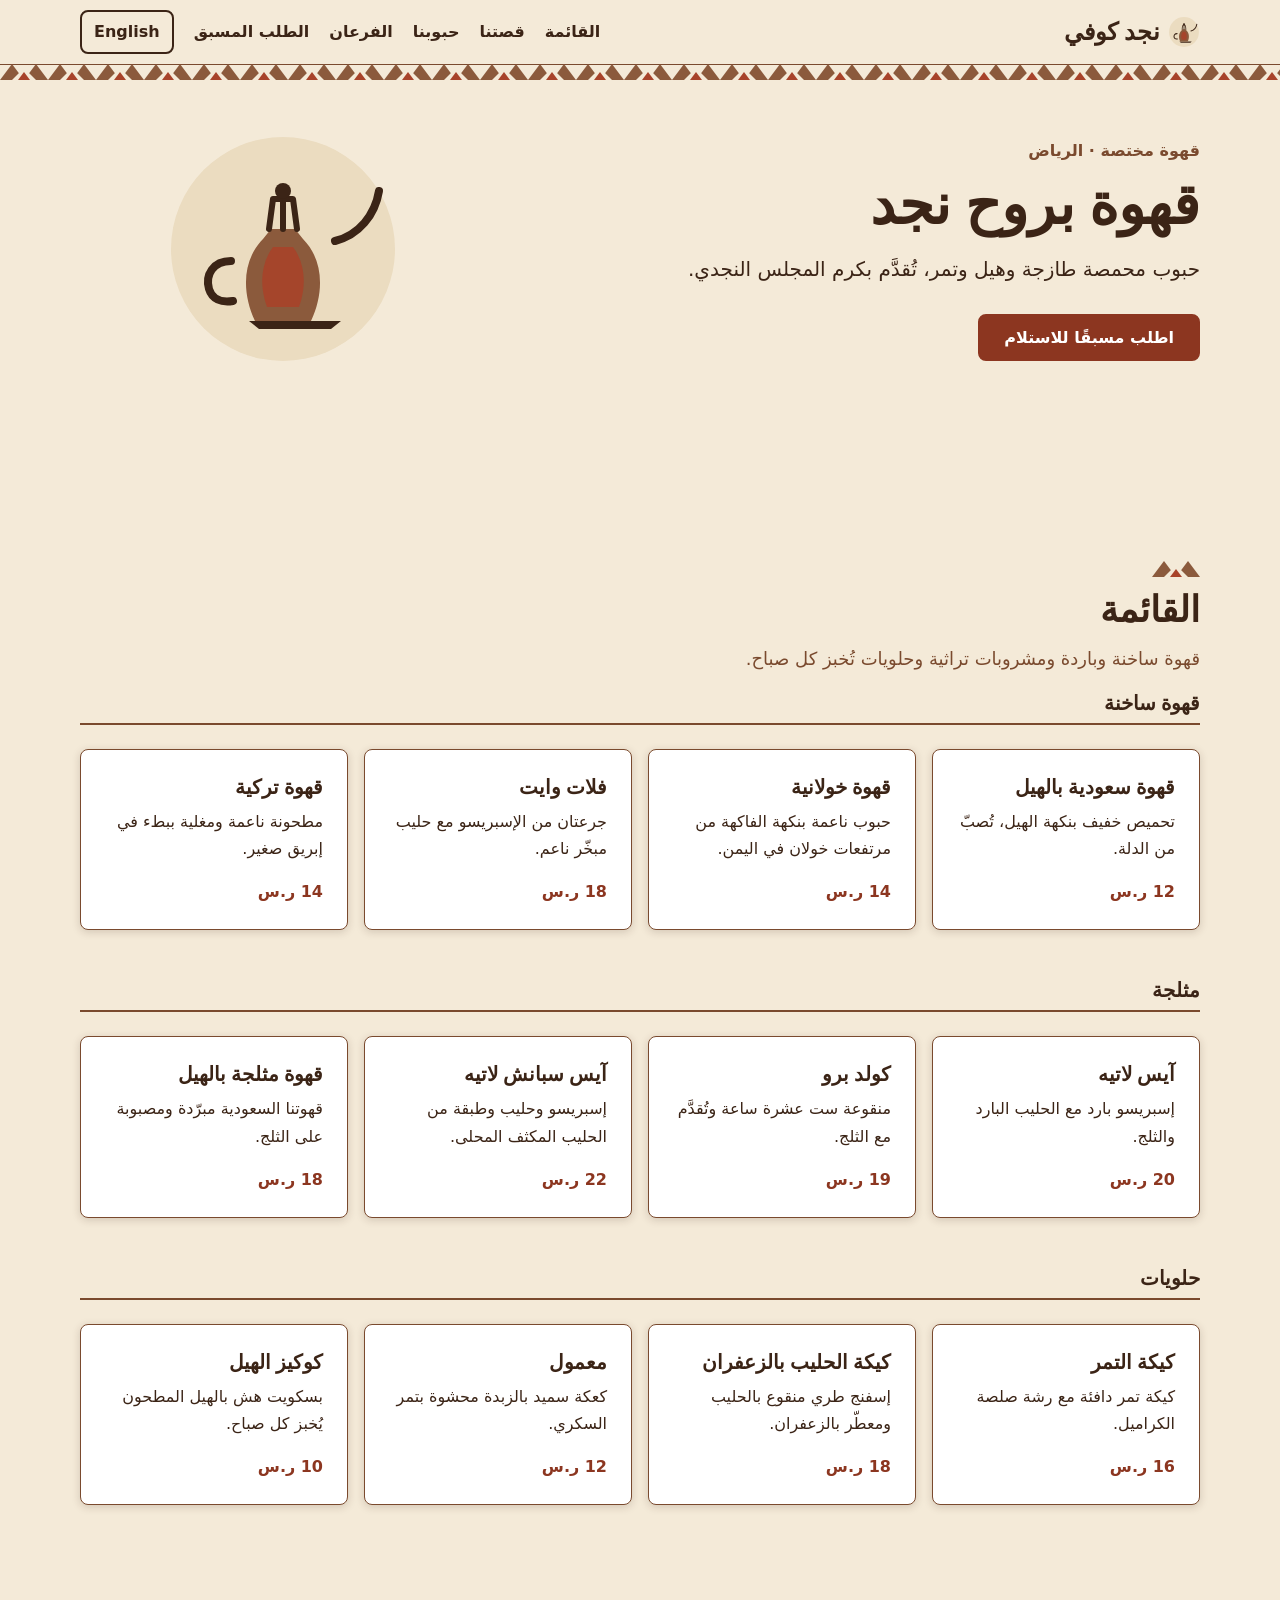
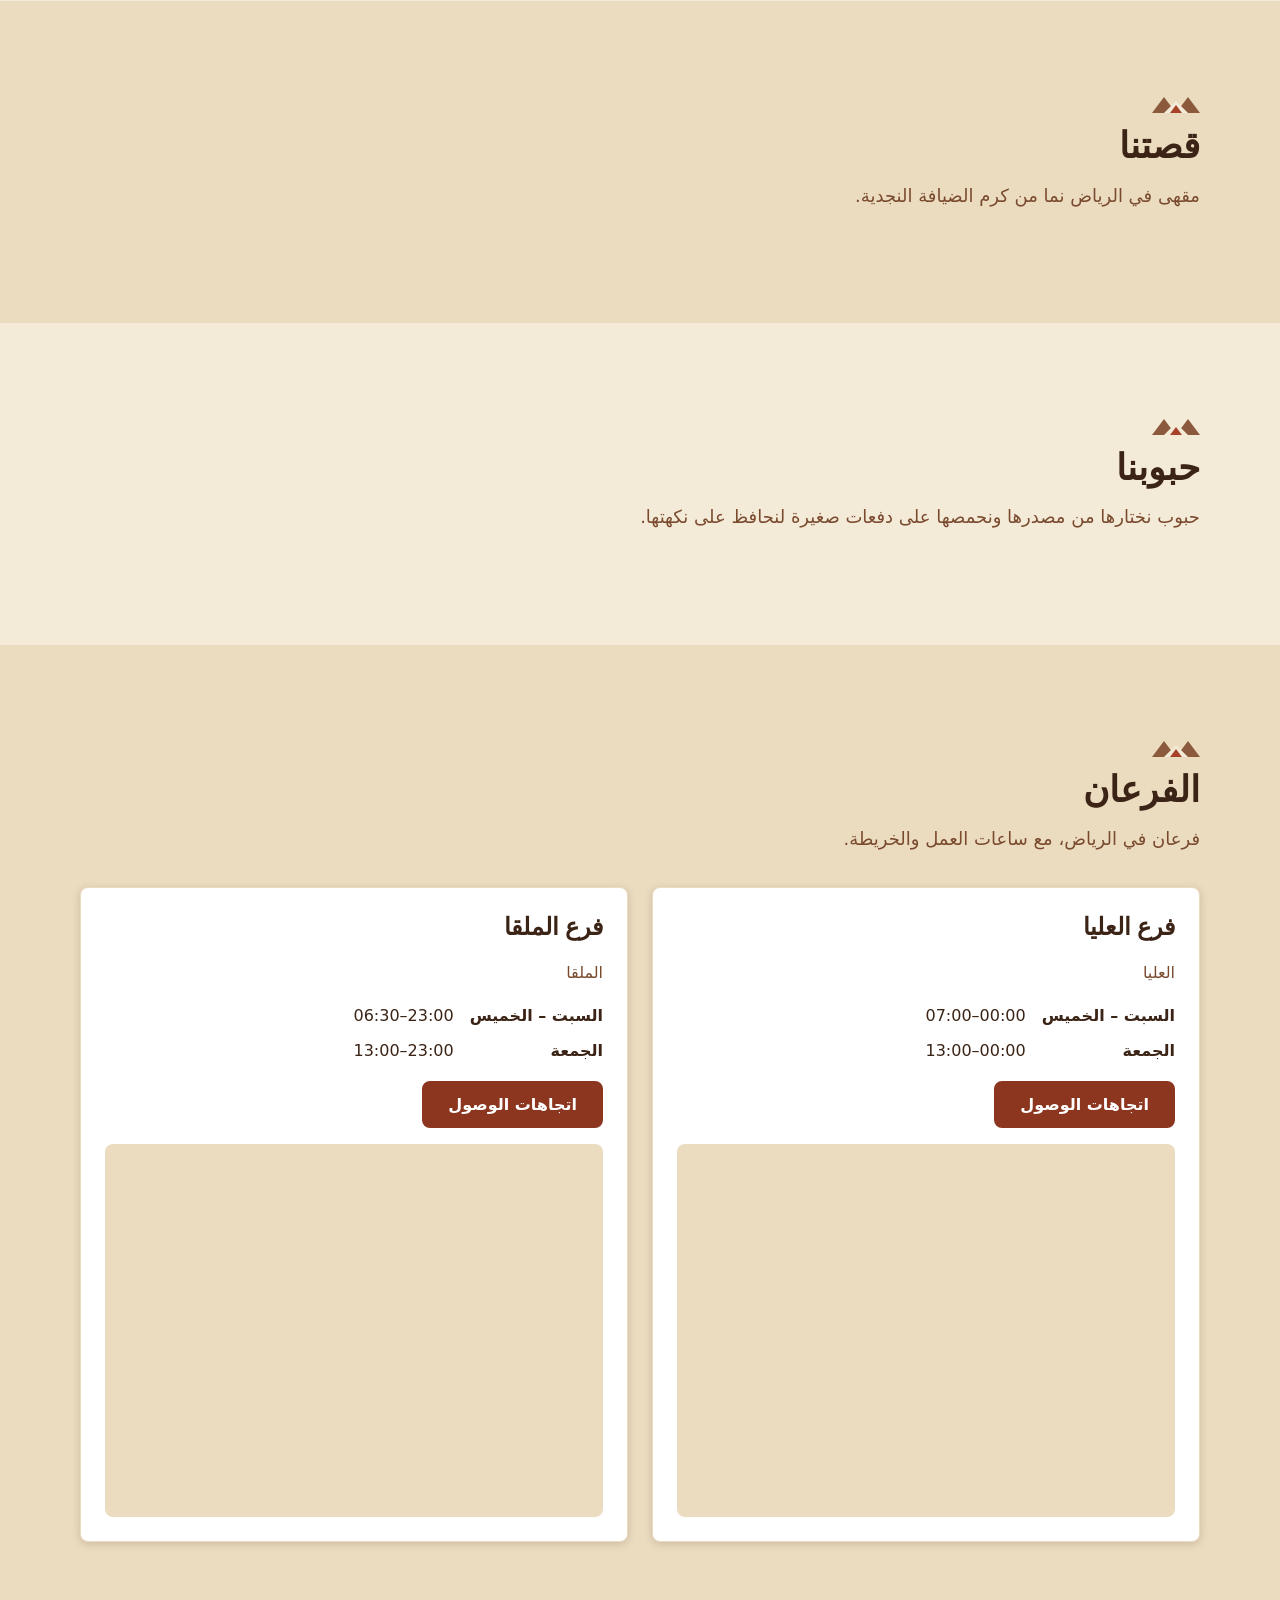
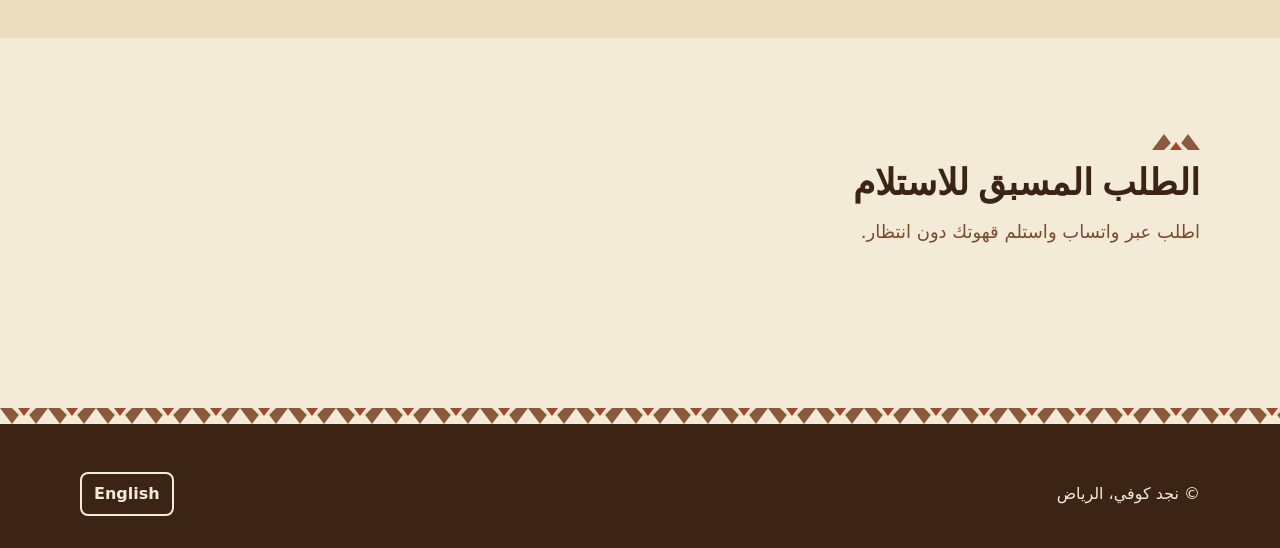
==== ar/index.html @ 197b8535 "Merge pull request #3 from phmarvel/agent/RUN-93 RUN-93: قسم الفرعين: ساعات العمل والخريطة" ====
<!DOCTYPE html>
<html lang="ar" dir="rtl">
<head>
  <meta charset="utf-8">
  <meta name="viewport" content="width=device-width, initial-scale=1">
  <title>نجد كوفي | قهوة مختصة في الرياض</title>
  <meta name="description" content="نجد كوفي مقهى للقهوة المختصة في الرياض بروح تراثية نجدية: القائمة وقصتنا وحبوبنا وفرعانا والطلب المسبق للاستلام.">
  <link rel="alternate" hreflang="en" href="../index.html">
  <link rel="alternate" hreflang="ar" href="index.html">
  <link rel="icon" href="../assets/img/dallah.svg" type="image/svg+xml">
  <link rel="stylesheet" href="../assets/css/style.css">
</head>
<body>
  <a class="skip-link" href="#main">تخطَّ إلى المحتوى</a>
  <header class="site-header">
    <div class="container header-bar">
      <a class="brand" href="index.html"><img src="../assets/img/dallah.svg" alt="" width="32" height="32"><span>نجد كوفي</span></a>
      <a class="lang-link" href="../index.html" hreflang="en" lang="en">English</a>
      <button class="nav-toggle" type="button" aria-expanded="false" aria-controls="site-nav" aria-label="القائمة" hidden><span class="nav-toggle-icon" aria-hidden="true"></span><span class="nav-label">القائمة</span></button>
      <nav aria-label="التنقل الرئيسي">
        <ul class="nav-list" id="site-nav">
          <li><a href="#menu">القائمة</a></li>
          <li><a href="#story">قصتنا</a></li>
          <li><a href="#beans">حبوبنا</a></li>
          <li><a href="#branches">الفرعان</a></li>
          <li><a href="#order">الطلب المسبق</a></li>
        </ul>
      </nav>
    </div>
  </header>

  <main id="main">
    <div class="hero">
      <div class="container hero-inner">
        <div>
          <p class="eyebrow">قهوة مختصة · الرياض</p>
          <h1>قهوة بروح نجد</h1>
          <p class="lead">حبوب محمصة طازجة وهيل وتمر، تُقدَّم بكرم المجلس النجدي.</p>
          <a class="btn" href="#order">اطلب مسبقًا للاستلام</a>
        </div>
        <img class="hero-art" src="../assets/img/dallah.svg" alt="رسم لدلة قهوة نجدية" width="240" height="240">
      </div>
    </div>

    <!-- section:menu -->
    <section class="section" id="menu" aria-labelledby="menu-title">
      <div class="container">
        <h2 id="menu-title">القائمة</h2>
        <p class="section-lead">قهوة ساخنة وباردة ومشروبات تراثية وحلويات تُخبز كل صباح.</p>
        <div class="menu-category" role="group" aria-labelledby="menu-hot">
          <h3 id="menu-hot">قهوة ساخنة</h3>
          <ul class="menu-grid">
            <li class="menu-card">
              <h4 class="menu-name">قهوة سعودية بالهيل</h4>
              <p class="menu-desc">تحميص خفيف بنكهة الهيل، تُصبّ من الدلة.</p>
              <p class="menu-price"><bdi>12</bdi> ر.س</p>
            </li>
            <li class="menu-card">
              <h4 class="menu-name">قهوة خولانية</h4>
              <p class="menu-desc">حبوب ناعمة بنكهة الفاكهة من مرتفعات خولان في اليمن.</p>
              <p class="menu-price"><bdi>14</bdi> ر.س</p>
            </li>
            <li class="menu-card">
              <h4 class="menu-name">فلات وايت</h4>
              <p class="menu-desc">جرعتان من الإسبريسو مع حليب مبخّر ناعم.</p>
              <p class="menu-price"><bdi>18</bdi> ر.س</p>
            </li>
            <li class="menu-card">
              <h4 class="menu-name">قهوة تركية</h4>
              <p class="menu-desc">مطحونة ناعمة ومغلية ببطء في إبريق صغير.</p>
              <p class="menu-price"><bdi>14</bdi> ر.س</p>
            </li>
          </ul>
        </div>
        <div class="menu-category" role="group" aria-labelledby="menu-iced">
          <h3 id="menu-iced">مثلجة</h3>
          <ul class="menu-grid">
            <li class="menu-card">
              <h4 class="menu-name">آيس لاتيه</h4>
              <p class="menu-desc">إسبريسو بارد مع الحليب البارد والثلج.</p>
              <p class="menu-price"><bdi>20</bdi> ر.س</p>
            </li>
            <li class="menu-card">
              <h4 class="menu-name">كولد برو</h4>
              <p class="menu-desc">منقوعة ست عشرة ساعة وتُقدَّم مع الثلج.</p>
              <p class="menu-price"><bdi>19</bdi> ر.س</p>
            </li>
            <li class="menu-card">
              <h4 class="menu-name">آيس سبانش لاتيه</h4>
              <p class="menu-desc">إسبريسو وحليب وطبقة من الحليب المكثف المحلى.</p>
              <p class="menu-price"><bdi>22</bdi> ر.س</p>
            </li>
            <li class="menu-card">
              <h4 class="menu-name">قهوة مثلجة بالهيل</h4>
              <p class="menu-desc">قهوتنا السعودية مبرّدة ومصبوبة على الثلج.</p>
              <p class="menu-price"><bdi>18</bdi> ر.س</p>
            </li>
          </ul>
        </div>
        <div class="menu-category" role="group" aria-labelledby="menu-sweets">
          <h3 id="menu-sweets">حلويات</h3>
          <ul class="menu-grid">
            <li class="menu-card">
              <h4 class="menu-name">كيكة التمر</h4>
              <p class="menu-desc">كيكة تمر دافئة مع رشة صلصة الكراميل.</p>
              <p class="menu-price"><bdi>16</bdi> ر.س</p>
            </li>
            <li class="menu-card">
              <h4 class="menu-name">كيكة الحليب بالزعفران</h4>
              <p class="menu-desc">إسفنج طري منقوع بالحليب ومعطّر بالزعفران.</p>
              <p class="menu-price"><bdi>18</bdi> ر.س</p>
            </li>
            <li class="menu-card">
              <h4 class="menu-name">معمول</h4>
              <p class="menu-desc">كعكة سميد بالزبدة محشوة بتمر السكري.</p>
              <p class="menu-price"><bdi>12</bdi> ر.س</p>
            </li>
            <li class="menu-card">
              <h4 class="menu-name">كوكيز الهيل</h4>
              <p class="menu-desc">بسكويت هش بالهيل المطحون يُخبز كل صباح.</p>
              <p class="menu-price"><bdi>10</bdi> ر.س</p>
            </li>
          </ul>
        </div>
      </div>
    </section>
    <!-- /section:menu -->

    <!-- section:story -->
    <section class="section" id="story" aria-labelledby="story-title">
      <div class="container">
        <h2 id="story-title">قصتنا</h2>
        <p class="section-lead">مقهى في الرياض نما من كرم الضيافة النجدية.</p>
      </div>
    </section>
    <!-- /section:story -->

    <!-- section:beans -->
    <section class="section" id="beans" aria-labelledby="beans-title">
      <div class="container">
        <h2 id="beans-title">حبوبنا</h2>
        <p class="section-lead">حبوب نختارها من مصدرها ونحمصها على دفعات صغيرة لنحافظ على نكهتها.</p>
      </div>
    </section>
    <!-- /section:beans -->

    <!-- section:branches -->
    <section class="section" id="branches" aria-labelledby="branches-title">
      <div class="container">
        <h2 id="branches-title">الفرعان</h2>
        <p class="section-lead">فرعان في الرياض، مع ساعات العمل والخريطة.</p>
        <!--
          BRANCH DATA — edit here (keep index.html and ar/index.html identical in numbers).
          Template: name | district | hours Sat–Thu | hours Fri | lat | lon | bbox (west,south,east,north)
          Directions link: https://www.google.com/maps/dir/?api=1&destination=LAT,LON
          Map embed:       https://www.openstreetmap.org/export/embed.html?bbox=BBOX&layer=mapnik&marker=LAT,LON
          olaya | Al Olaya Branch / فرع العليا | Al Olaya / العليا | 07:00–00:00 | 13:00–00:00 | 24.6988 | 46.6847 | 46.6807,24.6948,46.6887,24.7028
          malqa | Al Malqa Branch / فرع الملقا | Al Malqa / الملقا | 06:30–23:00 | 13:00–23:00 | 24.8100 | 46.6000 | 46.5960,24.8060,46.6040,24.8140
        -->
        <div class="branches-grid">
          <article class="branch-card" data-branch="olaya">
            <h3>فرع العليا</h3>
            <p class="branch-district">العليا</p>
            <dl class="branch-hours">
              <dt>السبت – الخميس</dt><dd><bdi>07:00–00:00</bdi></dd>
              <dt>الجمعة</dt><dd><bdi>13:00–00:00</bdi></dd>
            </dl>
            <a class="btn branch-directions" href="https://www.google.com/maps/dir/?api=1&amp;destination=24.6988,46.6847" target="_blank" rel="noopener" aria-label="اتجاهات الوصول إلى فرع العليا">اتجاهات الوصول</a>
            <iframe class="branch-map" src="https://www.openstreetmap.org/export/embed.html?bbox=46.6807%2C24.6948%2C46.6887%2C24.7028&amp;layer=mapnik&amp;marker=24.6988%2C46.6847" title="خريطة فرع العليا" loading="lazy" referrerpolicy="no-referrer-when-downgrade"></iframe>
          </article>
          <article class="branch-card" data-branch="malqa">
            <h3>فرع الملقا</h3>
            <p class="branch-district">الملقا</p>
            <dl class="branch-hours">
              <dt>السبت – الخميس</dt><dd><bdi>06:30–23:00</bdi></dd>
              <dt>الجمعة</dt><dd><bdi>13:00–23:00</bdi></dd>
            </dl>
            <a class="btn branch-directions" href="https://www.google.com/maps/dir/?api=1&amp;destination=24.8100,46.6000" target="_blank" rel="noopener" aria-label="اتجاهات الوصول إلى فرع الملقا">اتجاهات الوصول</a>
            <iframe class="branch-map" src="https://www.openstreetmap.org/export/embed.html?bbox=46.5960%2C24.8060%2C46.6040%2C24.8140&amp;layer=mapnik&amp;marker=24.8100%2C46.6000" title="خريطة فرع الملقا" loading="lazy" referrerpolicy="no-referrer-when-downgrade"></iframe>
          </article>
        </div>
      </div>
    </section>
    <!-- /section:branches -->

    <!-- section:order -->
    <section class="section" id="order" aria-labelledby="order-title">
      <div class="container">
        <h2 id="order-title">الطلب المسبق للاستلام</h2>
        <p class="section-lead">اطلب عبر واتساب واستلم قهوتك دون انتظار.</p>
      </div>
    </section>
    <!-- /section:order -->
  </main>

  <footer class="site-footer">
    <div class="container footer-inner">
      <p>© نجد كوفي، الرياض</p>
      <a class="lang-link" href="../index.html" hreflang="en" lang="en">English</a>
    </div>
  </footer>
  <script src="../assets/js/nav.js"></script>
</body>
</html>
---- assets/css/style.css ----
/* Najd Coffee: shared styles for index.html and ar/index.html.
   Logical properties only (RTL-safe). Section styles go in their own marked area at the end. */

:root {
  --sand: #F4EAD8;
  --sand-deep: #EBDCC0;
  --ink: #3B2416;
  --clay: #7A4A2E;
  --henna: #A8432A;
  --henna-dark: #8C3620;
  --olive: #5B6B3A;
  --white: #FFFFFF;
  /* contrast: ink on sand 4.5 */
  /* contrast: ink on sand-deep 4.5 */
  /* contrast: clay on sand 4.5 */
  /* contrast: clay on sand-deep 4.5 */
  /* contrast: white on henna 4.5 */
  /* contrast: white on henna-dark 4.5 */
  /* contrast: henna on sand 4.5 */
  /* contrast: sand on ink 4.5 */
  /* contrast: henna on sand-deep 3 */
  /* contrast: olive on sand 3 */

  --space-1: 4px; --space-2: 8px; --space-3: 12px; --space-4: 16px;
  --space-5: 24px; --space-6: 32px; --space-7: 48px; --space-8: 64px; --space-9: 96px;
  --radius: 8px;
  --shadow: 0 2px 8px rgba(59, 36, 22, .18);
  --measure: 70ch;
  --container: 1120px;
  --font-body: "Noto Naskh Arabic", "Amiri", "Geeza Pro", "Segoe UI", Tahoma, system-ui, sans-serif;
  --font-head: "Amiri", "Noto Naskh Arabic", Georgia, "Times New Roman", serif;
  --pattern: url("../img/sadu.svg");
}

*, *::before, *::after { box-sizing: border-box; }
html { -webkit-text-size-adjust: 100%; scroll-behavior: smooth; scroll-padding-block-start: 88px; }
body {
  margin: 0; background: var(--sand); color: var(--ink);
  font-family: var(--font-body); font-size: 1rem; line-height: 1.5;
  overflow-wrap: anywhere;
}
html[lang="ar"] body { line-height: 1.7; }
img, svg { max-inline-size: 100%; block-size: auto; }
h1, h2, h3 { font-family: var(--font-head); line-height: 1.2; margin-block: 0 var(--space-3); }
h1 { font-size: clamp(2rem, 7vw, 3.5rem); }
h2 { font-size: clamp(1.5rem, 4.5vw, 2.25rem); }
h3 { font-size: 1.25rem; }
p { margin-block: 0 var(--space-4); max-inline-size: var(--measure); }
a { color: var(--henna-dark); text-underline-offset: 3px; }
a:hover { color: var(--ink); }

:focus-visible { outline: 3px solid var(--ink); outline-offset: 3px; box-shadow: 0 0 0 6px var(--sand); border-radius: 2px; }

.container { inline-size: min(100% - 2 * var(--space-4), var(--container)); margin-inline: auto; }
.skip-link {
  position: absolute; inset-inline-start: var(--space-4); inset-block-start: -100px; z-index: 20;
  background: var(--ink); color: var(--sand); padding: var(--space-3) var(--space-4); border-radius: var(--radius);
}
.skip-link:focus { inset-block-start: var(--space-2); color: var(--sand); }

/* Buttons and link buttons */
.btn {
  display: inline-flex; align-items: center; justify-content: center;
  min-block-size: 44px; min-inline-size: 44px; padding-block: var(--space-2); padding-inline: var(--space-5);
  border: 2px solid var(--henna-dark); border-radius: var(--radius);
  background: var(--henna-dark); color: var(--white); font: inherit; font-weight: 700; text-decoration: none; cursor: pointer;
  transition: background-color .2s, color .2s;
}
.btn:hover { background: var(--ink); border-color: var(--ink); color: var(--white); }
.btn:active { transform: translateY(1px); }
.btn[disabled], .btn[aria-disabled="true"] { opacity: .55; cursor: not-allowed; }
.btn-outline { background: transparent; color: var(--ink); border-color: var(--ink); }
.btn-outline:hover { background: var(--ink); color: var(--sand); }

/* Header */
.site-header { position: sticky; inset-block-start: 0; z-index: 10; background: var(--sand); border-block-end: 1px solid var(--clay); }
.site-header::after { content: ""; display: block; block-size: 16px; background: var(--pattern) repeat-x; background-size: 48px 16px; position: absolute; inset-inline: 0; inset-block-start: 100%; }
.header-bar { display: flex; align-items: center; flex-wrap: wrap; gap: var(--space-2) var(--space-3); min-block-size: 64px; padding-block: var(--space-2); }
.brand { display: flex; align-items: center; gap: var(--space-2); margin-inline-end: auto; font-family: var(--font-head); font-size: 1.5rem; font-weight: 700; color: var(--ink); text-decoration: none; min-block-size: 44px; }
.brand img { inline-size: 32px; block-size: 32px; }
.lang-link, .nav-toggle {
  display: inline-flex; align-items: center; justify-content: center; min-block-size: 44px; min-inline-size: 44px;
  padding-inline: var(--space-3); border: 2px solid var(--ink); border-radius: var(--radius);
  background: transparent; color: var(--ink); font: inherit; font-weight: 700; text-decoration: none; cursor: pointer;
}
.lang-link:hover, .nav-toggle:hover { background: var(--ink); color: var(--sand); }
.nav-toggle[hidden] { display: none; }
.nav-toggle { gap: var(--space-2); }
.nav-toggle-icon { inline-size: 20px; block-size: 14px; border-block: 2px solid currentColor; position: relative; }
.nav-toggle-icon::before { content: ""; position: absolute; inset-inline: 0; inset-block-start: 4px; border-block-start: 2px solid currentColor; }
.nav-list { list-style: none; margin: 0; padding: 0; flex-basis: 100%; display: flex; flex-direction: column; }
.nav-list a { display: flex; align-items: center; min-block-size: 44px; padding-inline: var(--space-2); color: var(--ink); font-weight: 700; text-decoration: none; border-radius: var(--radius); }
.nav-list a:hover { background: var(--sand-deep); }
.js .nav-list { display: none; }
.js .nav-list.is-open { display: flex; padding-block-end: var(--space-3); }

/* Hero */
.hero { padding-block: var(--space-8) var(--space-9); }
.hero-inner { display: grid; gap: var(--space-6); align-items: center; }
.hero-art { max-inline-size: 240px; justify-self: center; }
.eyebrow { color: var(--clay); font-weight: 700; margin-block-end: var(--space-2); }
.hero .lead { font-size: 1.25rem; }
.hero .btn { margin-block-start: var(--space-3); }

/* Sections */
.section { padding-block: var(--space-8); }
.section:nth-of-type(even) { background: var(--sand-deep); }
.section-lead { font-size: 1.125rem; color: var(--clay); }
.section > .container > h2::before { content: ""; display: block; inline-size: 48px; block-size: 16px; margin-block-end: var(--space-3); background: var(--pattern) no-repeat; background-size: 48px 16px; }

/* Footer */
.site-footer { background: var(--ink); color: var(--sand); padding-block: var(--space-7) var(--space-6); position: relative; margin-block-start: var(--space-8); }
.site-footer::before { content: ""; position: absolute; inset-inline: 0; inset-block-end: 100%; block-size: 16px; background: var(--pattern) repeat-x; background-size: 48px 16px; transform: scaleY(-1); }
.site-footer a { color: var(--sand); }
.site-footer a:hover { color: var(--white); }
.site-footer :focus-visible { outline-color: var(--sand); box-shadow: 0 0 0 6px var(--ink); }
.footer-inner { display: flex; flex-wrap: wrap; align-items: center; justify-content: space-between; gap: var(--space-4); }
.footer-inner p { margin: 0; }
.site-footer .lang-link { border-color: var(--sand); color: var(--sand); }
.site-footer .lang-link:hover { background: var(--sand); color: var(--ink); }

@media (max-width: 479px) { .nav-label { display: none; } .brand { font-size: 1.25rem; } }

@media (min-width: 768px) {
  .nav-toggle, .nav-toggle[hidden] { display: none; }
  .nav-list, .js .nav-list { display: flex; flex-direction: row; flex-basis: auto; order: 2; gap: var(--space-1); }
  .brand { order: 0; }
  .lang-link { order: 3; }
  .hero-inner { grid-template-columns: 1.6fr 1fr; gap: var(--space-8); }
  .section { padding-block: var(--space-9); }
}

@media (prefers-reduced-motion: reduce) {
  * { transition: none !important; scroll-behavior: auto !important; animation: none !important; }
}

/* ===== Section styles (each later story adds only inside its own marked area, in this order) ===== */

/* ===== section: menu — NJD-3 قسم القائمة (المشروبات والحلويات) ===== */
.menu-category + .menu-category { margin-block-start: var(--space-7); }
.menu-category h3 { padding-block-end: var(--space-2); margin-block-end: var(--space-5); border-block-end: 2px solid var(--clay); }
.menu-grid { list-style: none; margin: 0; padding: 0; display: grid; gap: var(--space-4); grid-template-columns: repeat(auto-fill, minmax(min(100%, 15rem), 1fr)); }
.menu-card { display: flex; flex-direction: column; padding: var(--space-5); background: var(--white); color: var(--ink); border: 1px solid var(--clay); border-radius: var(--radius); box-shadow: var(--shadow); }
.menu-name { margin-block: 0 var(--space-2); font-family: var(--font-head); font-size: 1.25rem; line-height: 1.3; }
.menu-desc { margin-block-end: var(--space-4); }
.menu-price { margin-block: auto 0; color: var(--henna-dark); font-weight: 700; font-variant-numeric: tabular-nums; }

/* ===== section: story ===== */

/* ===== section: beans ===== */

/* ===== section: branches — NJD-5 قسم الفرعين: ساعات العمل والخريطة ===== */
.branches-grid { display: grid; grid-template-columns: minmax(0, 1fr); gap: var(--space-5); margin-block-start: var(--space-6); }
.branch-card {
  display: flex; flex-direction: column; gap: var(--space-4); min-inline-size: 0;
  padding: var(--space-5); background: var(--white); color: var(--ink);
  border: 1px solid var(--sand-deep); border-radius: var(--radius); box-shadow: var(--shadow);
}
.branch-card h3 { margin: 0; font-family: var(--font-head); font-size: 1.5rem; line-height: 1.3; }
.branch-district { margin: 0; color: var(--clay); }
.branch-hours { display: grid; grid-template-columns: auto minmax(0, 1fr); gap: var(--space-2) var(--space-4); margin: 0; overflow-wrap: anywhere; }
.branch-hours dt { font-weight: 700; }
.branch-hours dd { margin: 0; }
.branch-directions { inline-size: 100%; text-align: center; }
.branch-map { inline-size: 100%; max-inline-size: 100%; aspect-ratio: 4 / 3; border: 0; border-radius: var(--radius); background: var(--sand-deep); }
@media (min-width: 768px) {
  .branches-grid { grid-template-columns: repeat(2, minmax(0, 1fr)); }
  .branch-directions { inline-size: auto; align-self: flex-start; }
}

/* ===== section: order ===== */
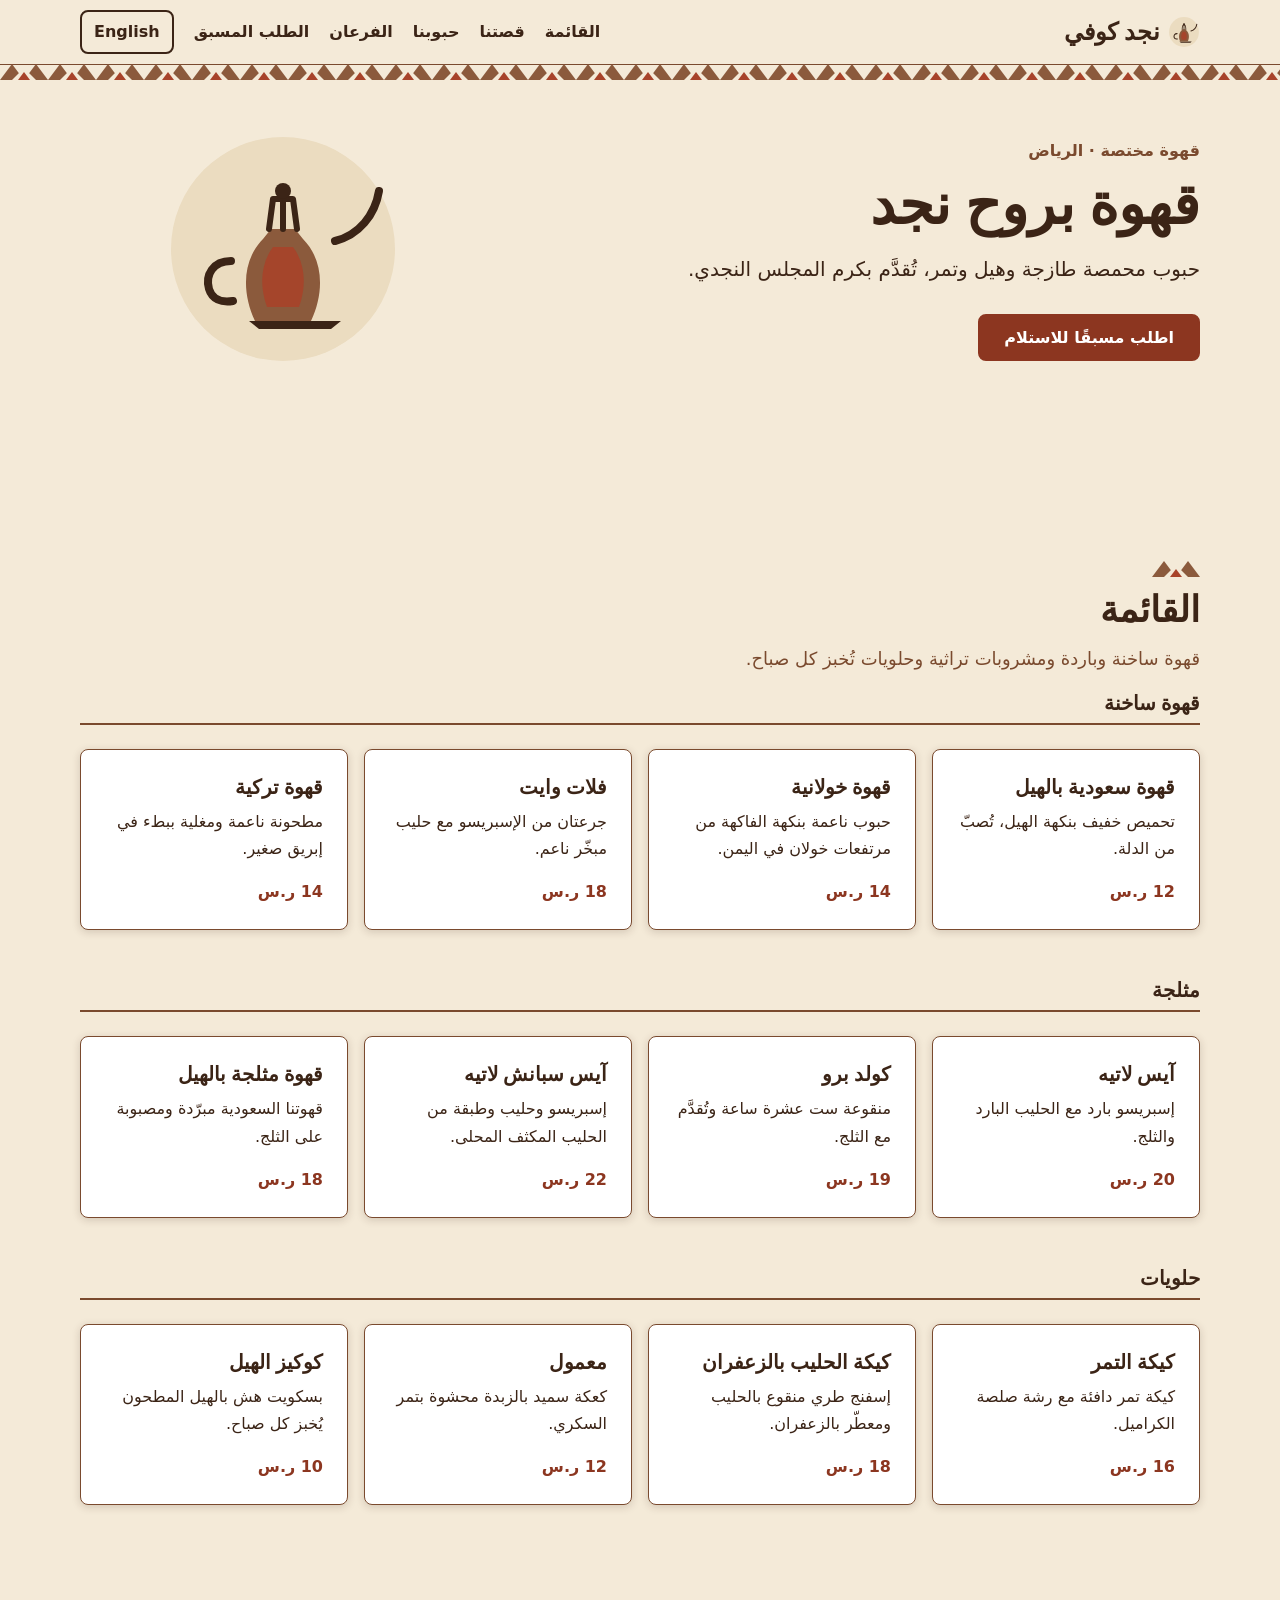
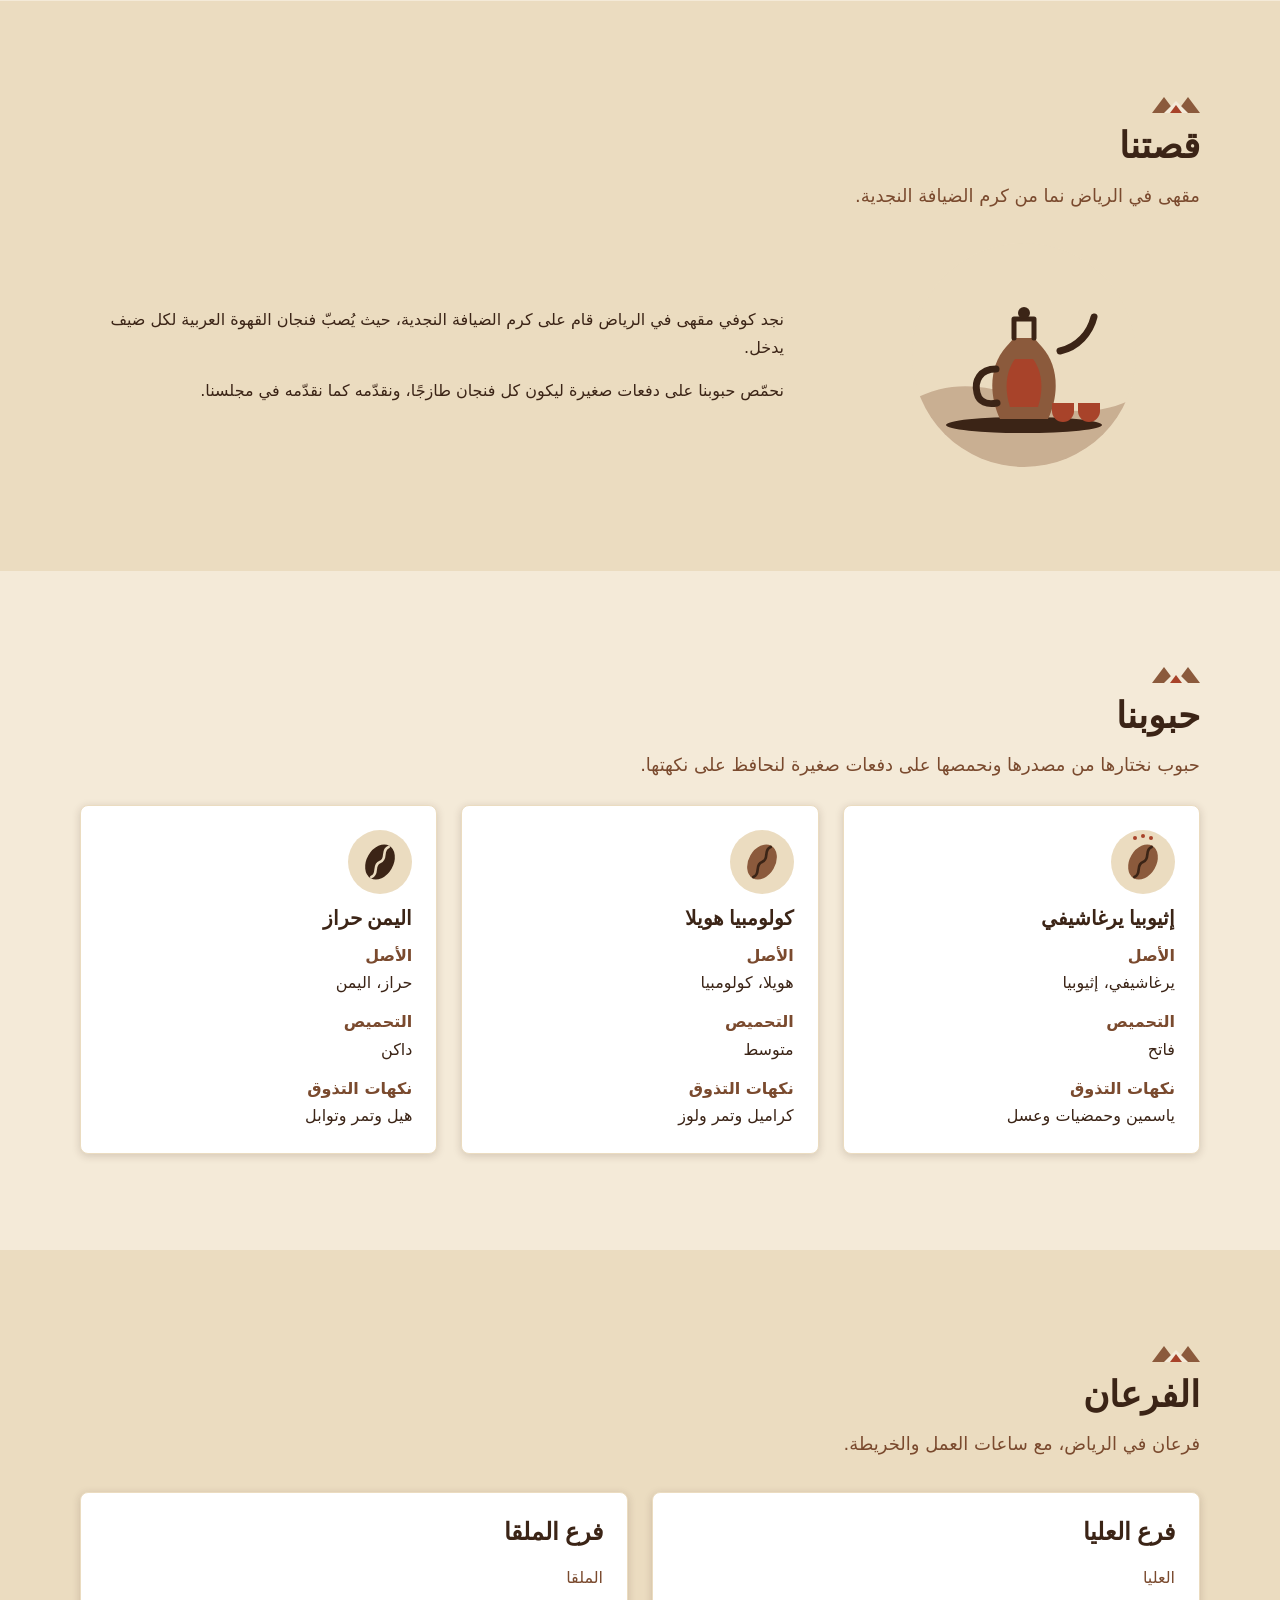
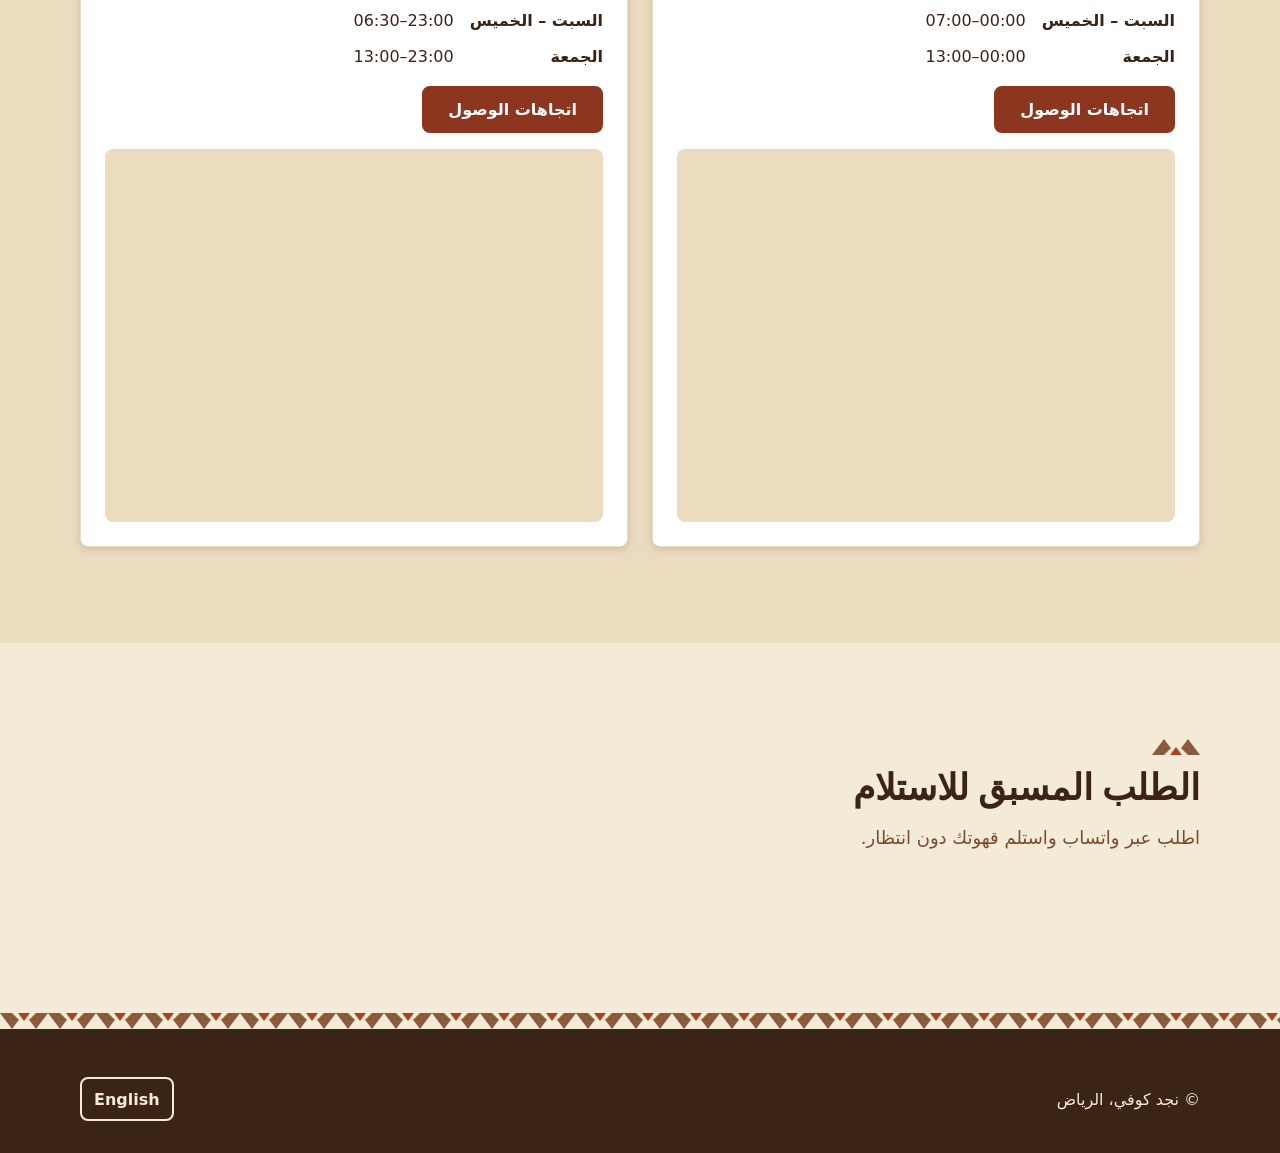
==== commit 96c2b28a: "Merge pull request #4 from phmarvel/agent/RUN-92 RUN-92: قسما قصتنا وحبوبنا" ====
--- a/ar/index.html
+++ b/ar/index.html
@@ -131,6 +131,13 @@
       <div class="container">
         <h2 id="story-title">قصتنا</h2>
         <p class="section-lead">مقهى في الرياض نما من كرم الضيافة النجدية.</p>
+        <div class="story-split">
+          <img class="story-art" src="../assets/img/story-dallah.svg" alt="دلة قهوة وفنجانان صغيران على صينية بأسلوب نجدي" width="240" height="240">
+          <div class="story-text">
+            <p>نجد كوفي مقهى في الرياض قام على كرم الضيافة النجدية، حيث يُصبّ فنجان القهوة العربية لكل ضيف يدخل.</p>
+            <p>نحمّص حبوبنا على دفعات صغيرة ليكون كل فنجان طازجًا، ونقدّمه كما نقدّمه في مجلسنا.</p>
+          </div>
+        </div>
       </div>
     </section>
     <!-- /section:story -->
@@ -140,6 +147,35 @@
       <div class="container">
         <h2 id="beans-title">حبوبنا</h2>
         <p class="section-lead">حبوب نختارها من مصدرها ونحمصها على دفعات صغيرة لنحافظ على نكهتها.</p>
+        <ul class="bean-grid">
+          <li class="bean-card">
+            <img class="bean-icon" src="../assets/img/bean-ethiopia.svg" alt="حبة بن للتحميص الفاتح الإثيوبي" width="96" height="96">
+            <h3>إثيوبيا يرغاشيفي</h3>
+            <dl>
+              <dt>الأصل</dt><dd>يرغاشيفي، إثيوبيا</dd>
+              <dt>التحميص</dt><dd>فاتح</dd>
+              <dt>نكهات التذوق</dt><dd>ياسمين وحمضيات وعسل</dd>
+            </dl>
+          </li>
+          <li class="bean-card">
+            <img class="bean-icon" src="../assets/img/bean-colombia.svg" alt="حبة بن للتحميص المتوسط الكولومبي" width="96" height="96">
+            <h3>كولومبيا هويلا</h3>
+            <dl>
+              <dt>الأصل</dt><dd>هويلا، كولومبيا</dd>
+              <dt>التحميص</dt><dd>متوسط</dd>
+              <dt>نكهات التذوق</dt><dd>كراميل وتمر ولوز</dd>
+            </dl>
+          </li>
+          <li class="bean-card">
+            <img class="bean-icon" src="../assets/img/bean-yemen.svg" alt="حبة بن للتحميص الداكن اليمني" width="96" height="96">
+            <h3>اليمن حراز</h3>
+            <dl>
+              <dt>الأصل</dt><dd>حراز، اليمن</dd>
+              <dt>التحميص</dt><dd>داكن</dd>
+              <dt>نكهات التذوق</dt><dd>هيل وتمر وتوابل</dd>
+            </dl>
+          </li>
+        </ul>
       </div>
     </section>
     <!-- /section:beans -->
--- a/assets/css/style.css
+++ b/assets/css/style.css
@@ -145,9 +145,24 @@
 .menu-desc { margin-block-end: var(--space-4); }
 .menu-price { margin-block: auto 0; color: var(--henna-dark); font-weight: 700; font-variant-numeric: tabular-nums; }
 
-/* ===== section: story ===== */
+/* ===== section: story — قصتنا وحبوبنا — NJD-4 ===== */
+.story-split { display: grid; gap: var(--space-6); align-items: center; margin-block-start: var(--space-5); }
+.story-art { inline-size: 100%; max-inline-size: 240px; block-size: auto; justify-self: center; }
+.story-text { max-inline-size: var(--measure); }
+.story-text p { margin-block: 0 var(--space-4); }
+.story-text p:last-child { margin-block-end: 0; }
+@media (min-width: 768px) {
+  .story-split { grid-template-columns: 1fr 2fr; gap: var(--space-8); }
+}
 
-/* ===== section: beans ===== */
+/* ===== section: beans — قصتنا وحبوبنا — NJD-4 ===== */
+.bean-grid { list-style: none; margin: var(--space-5) 0 0; padding: 0; display: grid; gap: var(--space-5); grid-template-columns: repeat(auto-fit, minmax(min(100%, 240px), 1fr)); }
+.bean-card { background: var(--white); color: var(--ink); border: 1px solid var(--sand-deep); border-radius: var(--radius); box-shadow: var(--shadow); padding: var(--space-5); }
+.bean-icon { display: block; inline-size: 64px; block-size: 64px; margin-block-end: var(--space-3); }
+.bean-card h3 { margin-block: 0 var(--space-3); }
+.bean-card dl { margin: 0; }
+.bean-card dt { color: var(--clay); font-weight: 700; margin-block-start: var(--space-3); }
+.bean-card dd { margin: 0; }
 
 /* ===== section: branches — NJD-5 قسم الفرعين: ساعات العمل والخريطة ===== */
 .branches-grid { display: grid; grid-template-columns: minmax(0, 1fr); gap: var(--space-5); margin-block-start: var(--space-6); }
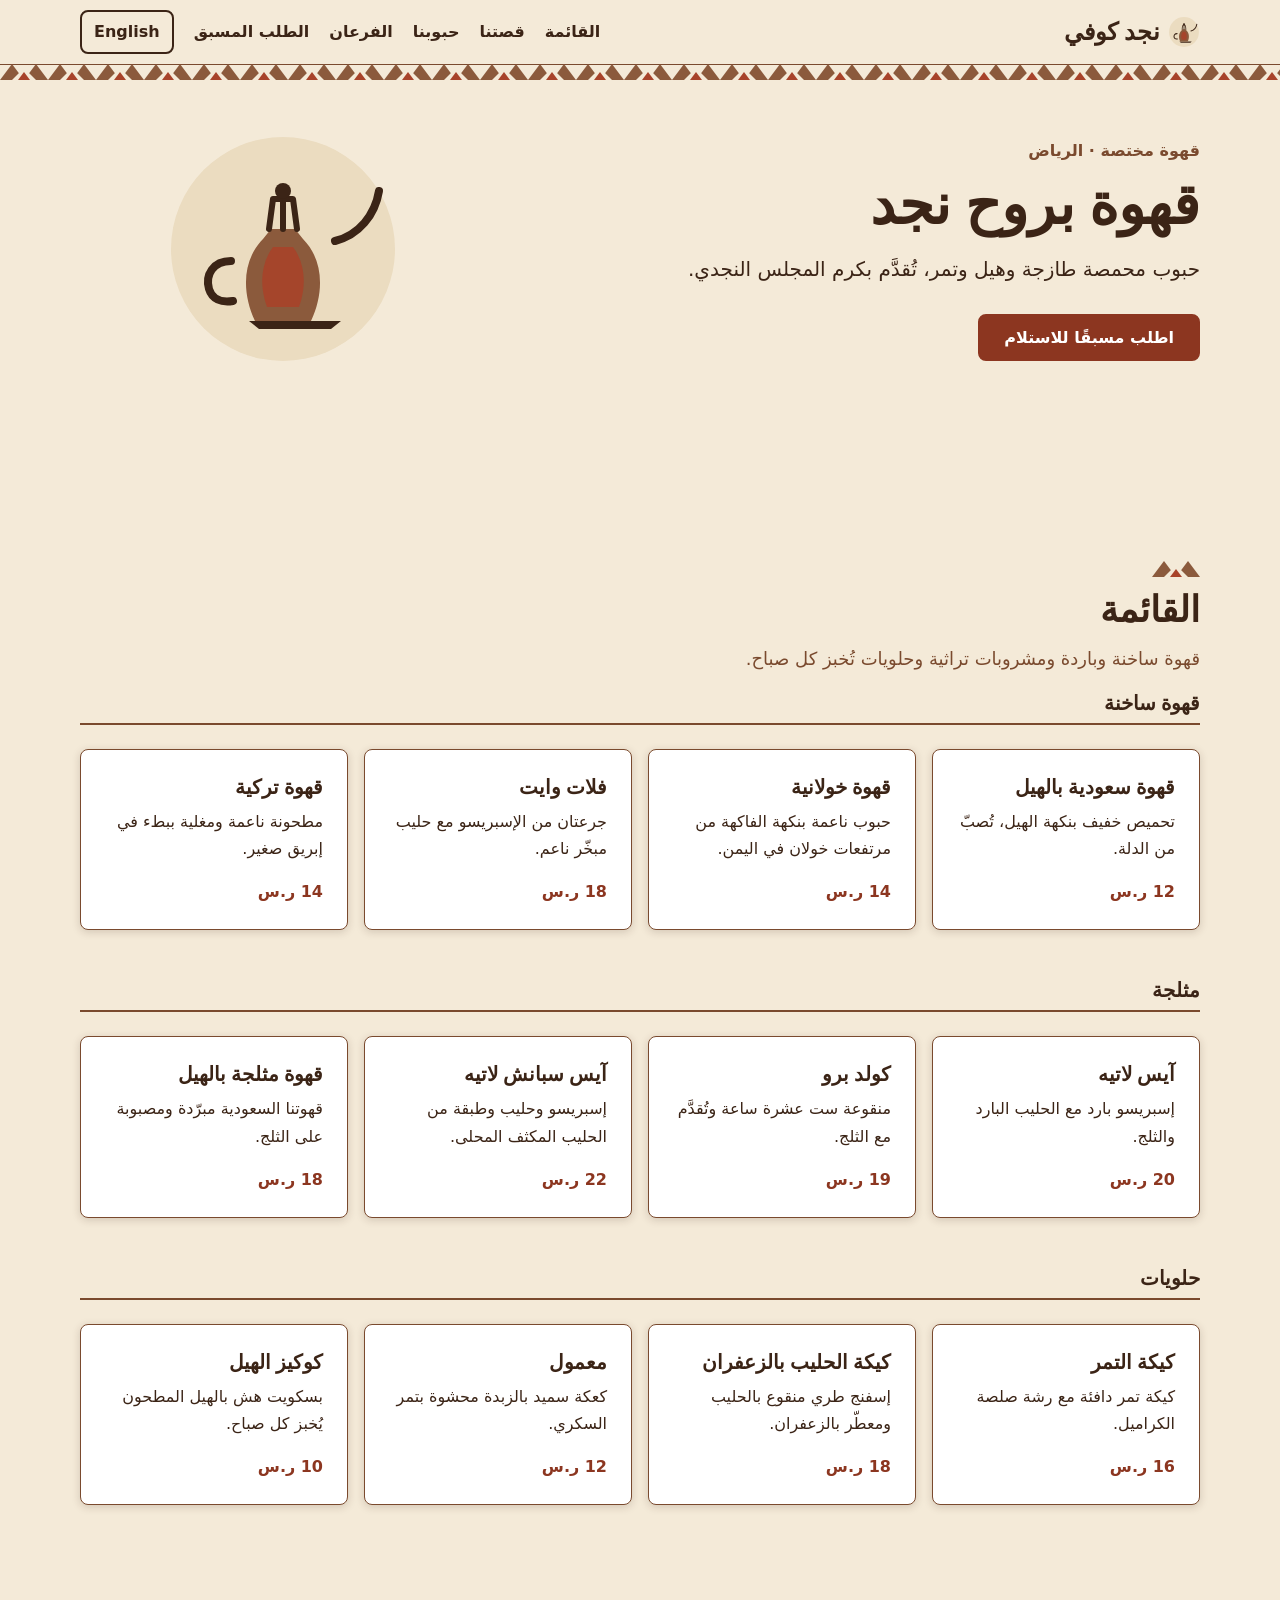
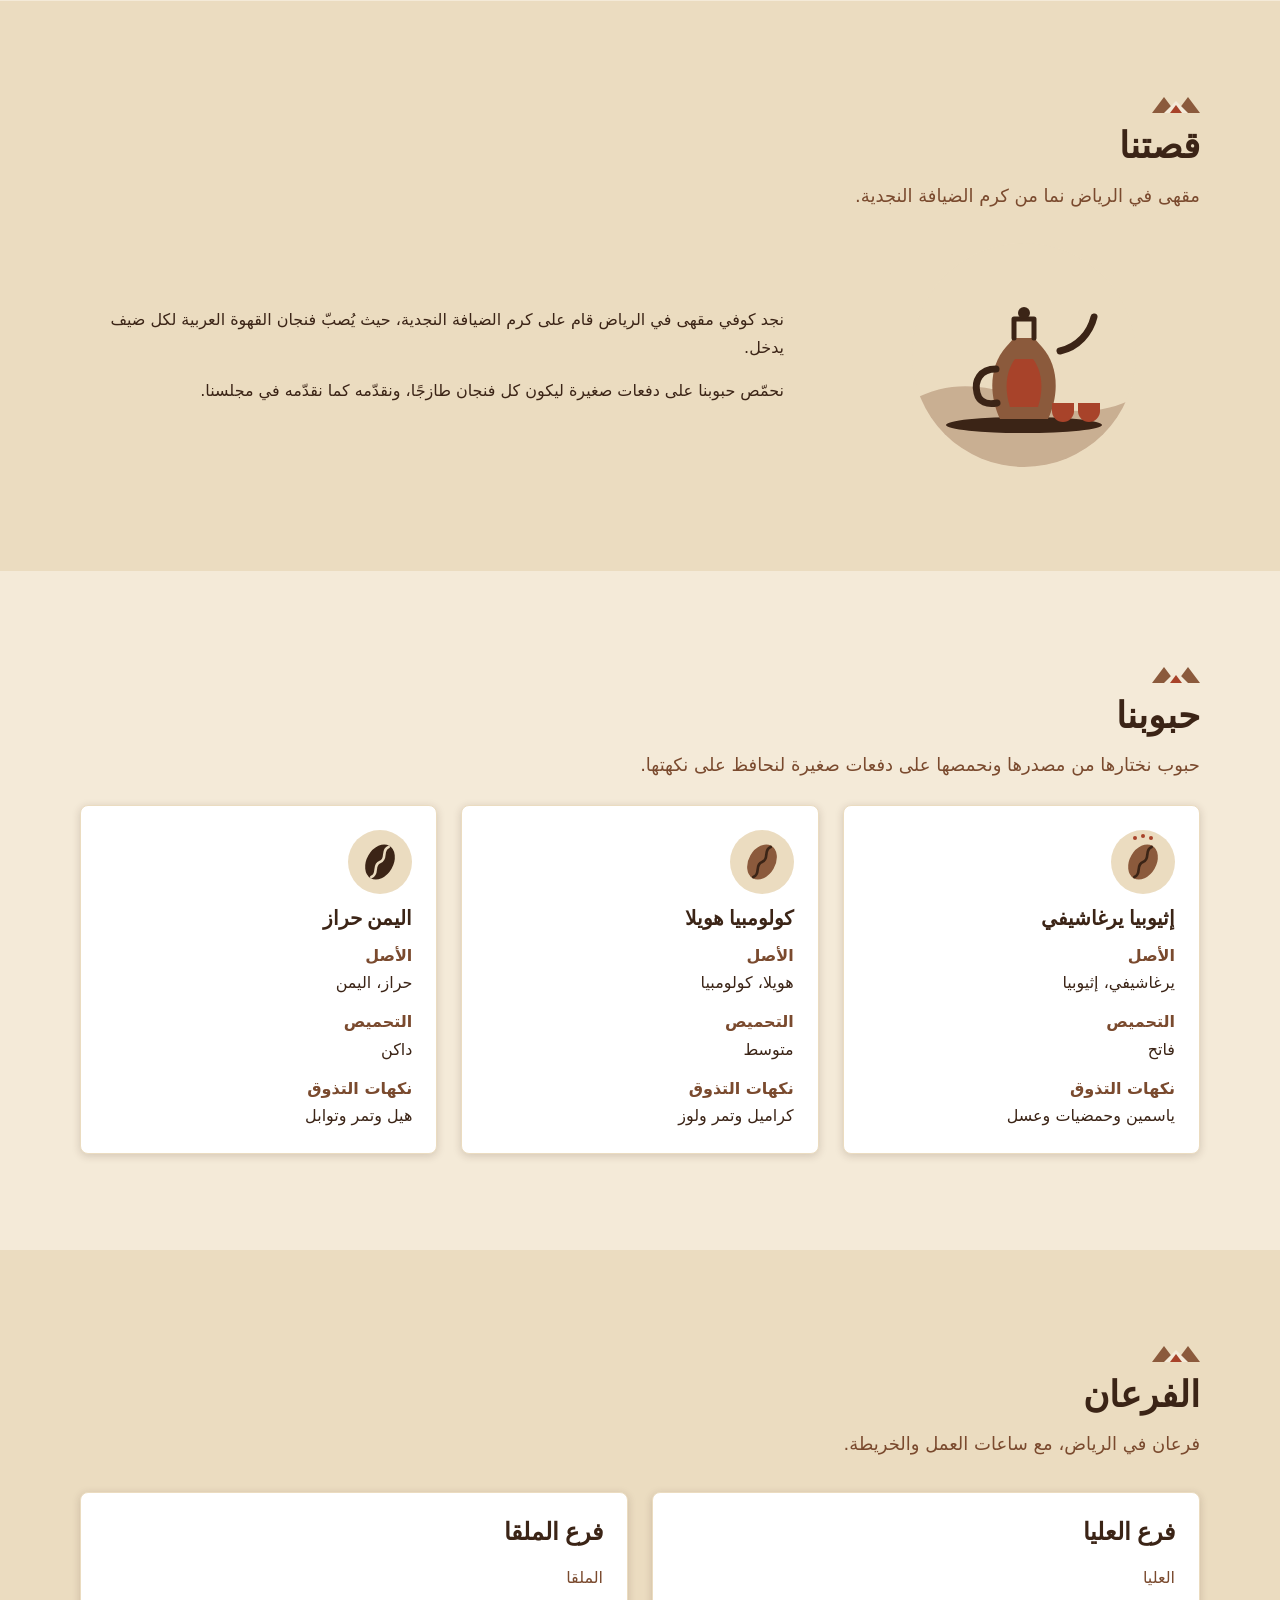
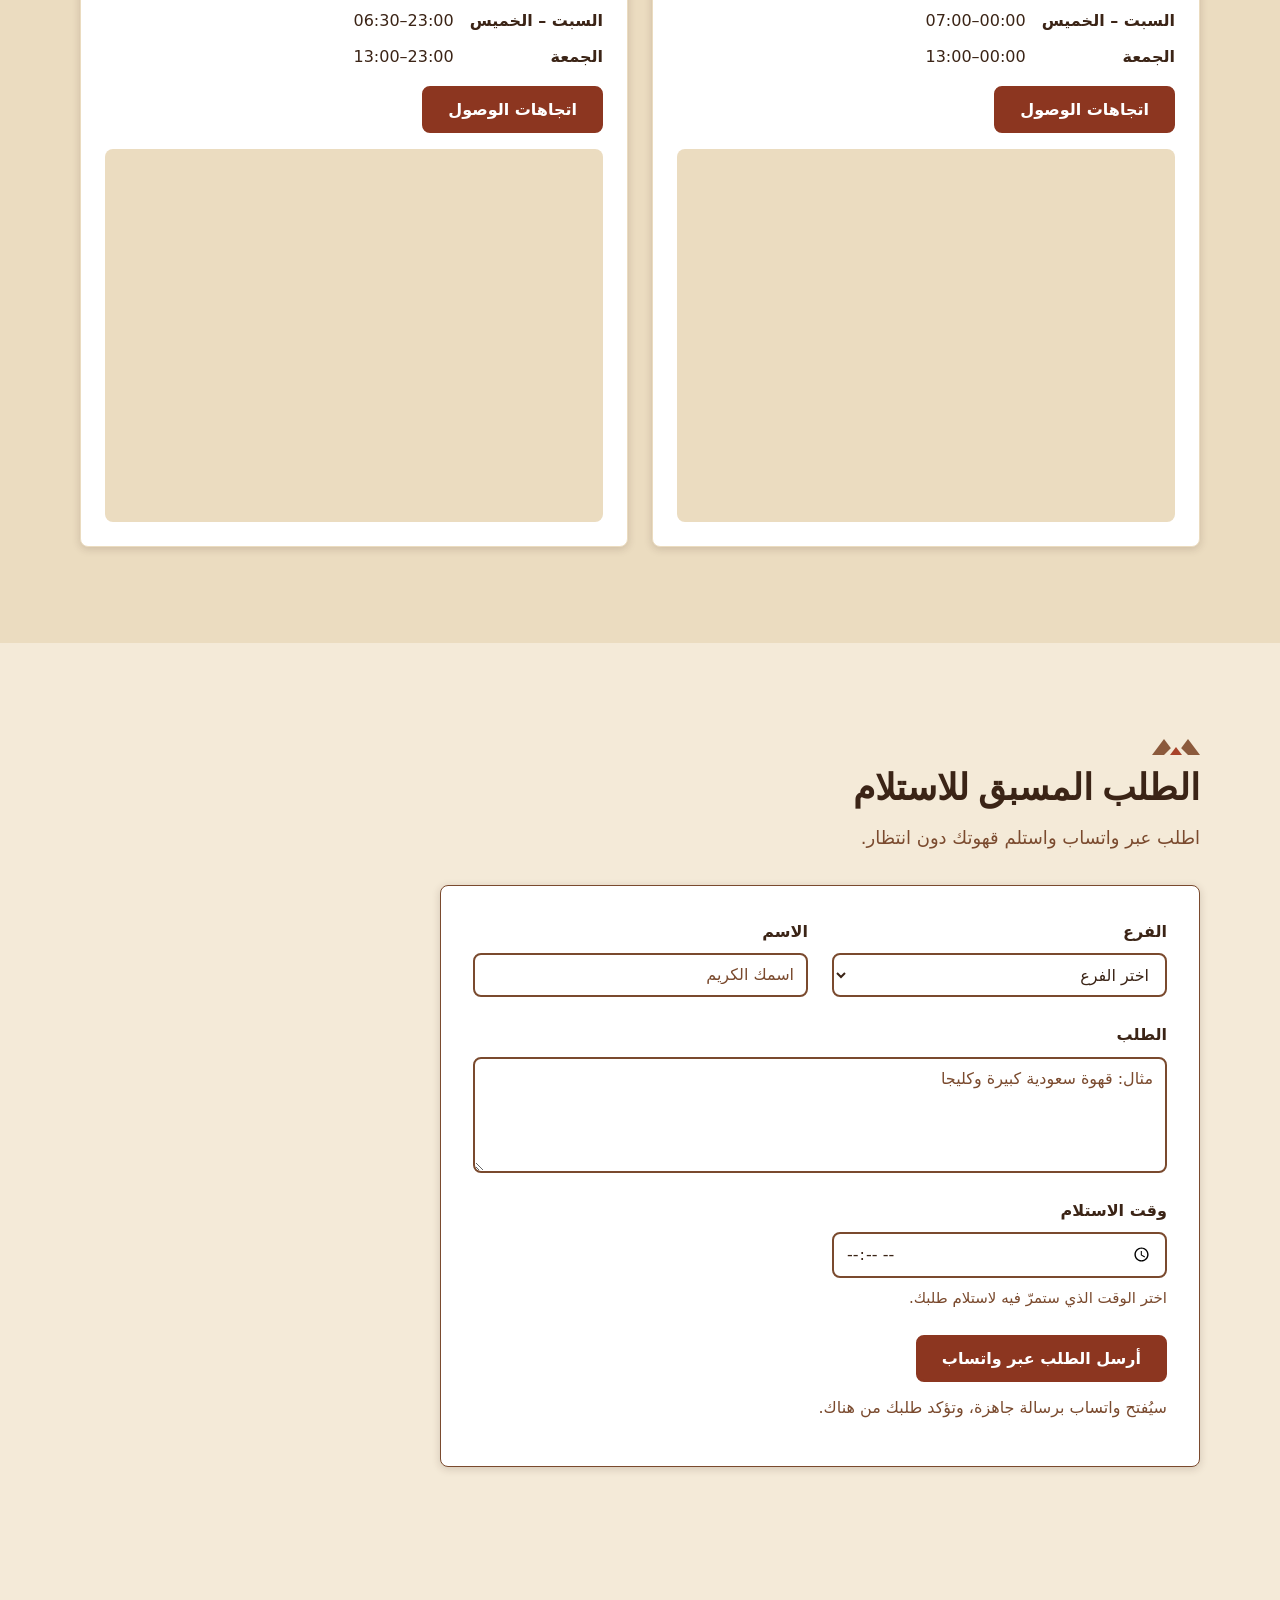
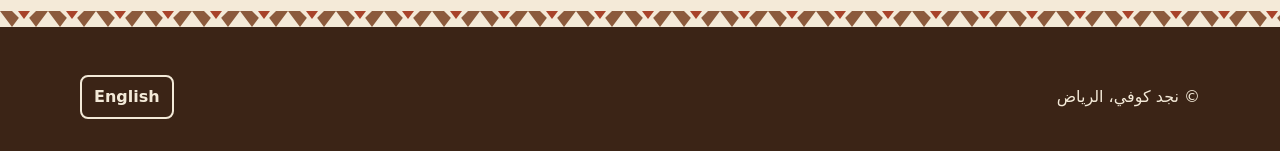
==== commit 1de597a3: "Merge branch 'main' into agent/RUN-94" ====
--- a/ar/index.html
+++ b/ar/index.html
@@ -224,6 +224,41 @@
       <div class="container">
         <h2 id="order-title">الطلب المسبق للاستلام</h2>
         <p class="section-lead">اطلب عبر واتساب واستلم قهوتك دون انتظار.</p>
+        <form id="order-form" class="order-form" novalidate>
+          <div class="field">
+            <label for="order-branch">الفرع</label>
+            <select id="order-branch" name="branch" required>
+              <option value="">اختر الفرع</option>
+              <option value="najd-olaya">فرع العليا</option>
+              <option value="najd-malqa">فرع الملقا</option>
+            </select>
+            <p class="field-error" id="order-branch-error" hidden>اختر الفرع الذي ستستلم منه.</p>
+            <p class="field-error" id="order-branch-unavailable" hidden>هذا الفرع لا يستقبل الطلبات حاليًا. اختر فرعًا آخر.</p>
+          </div>
+          <div class="field">
+            <label for="order-name">الاسم</label>
+            <input id="order-name" name="name" type="text" autocomplete="name" placeholder="اسمك الكريم" required>
+            <p class="field-error" id="order-name-error" hidden>اكتب اسمك.</p>
+          </div>
+          <div class="field field-wide">
+            <label for="order-items">الطلب</label>
+            <textarea id="order-items" name="items" rows="4" placeholder="مثال: قهوة سعودية كبيرة وكليجا" required></textarea>
+            <p class="field-error" id="order-items-error" hidden>اكتب ما تريد طلبه.</p>
+          </div>
+          <div class="field">
+            <label for="order-time">وقت الاستلام</label>
+            <input id="order-time" name="time" type="time" aria-describedby="order-time-hint" required>
+            <p class="field-hint" id="order-time-hint">اختر الوقت الذي ستمرّ فيه لاستلام طلبك.</p>
+            <p class="field-error" id="order-time-error" hidden>اختر وقت الاستلام.</p>
+          </div>
+          <div class="order-actions">
+            <button class="btn" id="order-submit" type="submit">أرسل الطلب عبر واتساب</button>
+            <p class="order-note">سيُفتح واتساب برسالة جاهزة، وتؤكد طلبك من هناك.</p>
+            <p class="order-status" id="order-status" role="status" hidden>فُتح واتساب. أرسل الرسالة هناك لتأكيد طلبك.</p>
+            <p class="order-fallback"><a id="order-fallback" target="_blank" rel="noopener" hidden>لم يفتح واتساب؟ افتح المحادثة من هنا.</a></p>
+          </div>
+        </form>
+        <noscript><p class="order-noscript">يحتاج الطلب المسبق إلى جافاسكربت. فعّله في المتصفح ثم أعد تحميل الصفحة.</p></noscript>
       </div>
     </section>
     <!-- /section:order -->
@@ -236,5 +271,7 @@
     </div>
   </footer>
   <script src="../assets/js/nav.js"></script>
+  <script defer src="../assets/js/config.js"></script>
+  <script defer src="../assets/js/order.js"></script>
 </body>
 </html>
--- a/assets/css/style.css
+++ b/assets/css/style.css
@@ -183,4 +183,45 @@
   .branch-directions { inline-size: auto; align-self: flex-start; }
 }
 
-/* ===== section: order ===== */
+/* ===== section: order — NJD-6 الطلب المسبق للاستلام عبر واتساب ===== */
+#order [hidden] { display: none; }
+.order-form {
+  display: grid; gap: var(--space-5); max-inline-size: 760px; margin-block-start: var(--space-6);
+  padding: var(--space-5); background: var(--white); border: 1px solid var(--clay); border-radius: var(--radius); box-shadow: var(--shadow);
+}
+.order-form .field { display: flex; flex-direction: column; gap: var(--space-2); min-inline-size: 0; }
+.order-form label { font-weight: 700; color: var(--ink); }
+.order-form select, .order-form input, .order-form textarea {
+  inline-size: 100%; min-block-size: 44px; padding-block: var(--space-2); padding-inline: var(--space-3);
+  border: 2px solid var(--clay); border-radius: var(--radius); background: var(--white); color: var(--ink);
+  font: inherit; font-size: 1rem; line-height: 1.5;
+}
+.order-form textarea { min-block-size: 112px; resize: vertical; }
+.order-form ::placeholder { color: var(--clay); opacity: 1; }
+.order-form select:hover, .order-form input:hover, .order-form textarea:hover { border-color: var(--ink); }
+.order-form select:focus-visible, .order-form input:focus-visible, .order-form textarea:focus-visible { border-color: var(--ink); }
+.order-form [aria-invalid="true"] { border-color: var(--henna); border-width: 3px; }
+.order-form :disabled { opacity: .55; cursor: not-allowed; }
+.field-hint { margin: 0; font-size: .9375rem; color: var(--clay); }
+.field-error, .order-status {
+  display: flex; align-items: flex-start; gap: var(--space-2); margin: 0; font-weight: 700; color: var(--ink);
+}
+.field-error::before, .order-status::before {
+  content: ""; flex: none; inline-size: 20px; block-size: 20px; margin-block-start: var(--space-1);
+  -webkit-mask: var(--order-icon) center / contain no-repeat; mask: var(--order-icon) center / contain no-repeat;
+}
+.field-error { --order-icon: url("data:image/svg+xml,%3Csvg xmlns='http://www.w3.org/2000/svg' viewBox='0 0 24 24'%3E%3Cpath d='M12 2a10 10 0 100 20 10 10 0 000-20zm1 15h-2v-2h2v2zm0-4h-2V7h2v6z'/%3E%3C/svg%3E"); }
+.field-error::before { background-color: var(--henna); }
+.order-status { --order-icon: url("data:image/svg+xml,%3Csvg xmlns='http://www.w3.org/2000/svg' viewBox='0 0 24 24'%3E%3Cpath d='M12 2a10 10 0 100 20 10 10 0 000-20zm-2 15l-5-5 1.4-1.4 3.6 3.6 7.6-7.6L19 8l-9 9z'/%3E%3C/svg%3E"); }
+.order-status::before { background-color: var(--olive); }
+.order-actions { display: grid; gap: var(--space-3); justify-items: start; }
+.order-actions .btn { min-inline-size: 220px; }
+.order-actions .btn:disabled { pointer-events: none; }
+.order-note, .order-fallback, .order-noscript { margin: 0; }
+.order-note { color: var(--clay); }
+.order-fallback a { display: inline-flex; align-items: center; min-block-size: 44px; font-weight: 700; }
+.order-noscript { margin-block-start: var(--space-4); font-weight: 700; }
+@media (min-width: 720px) {
+  .order-form { grid-template-columns: 1fr 1fr; padding: var(--space-6); }
+  .order-form .field-wide, .order-form .order-actions { grid-column: 1 / -1; }
+}
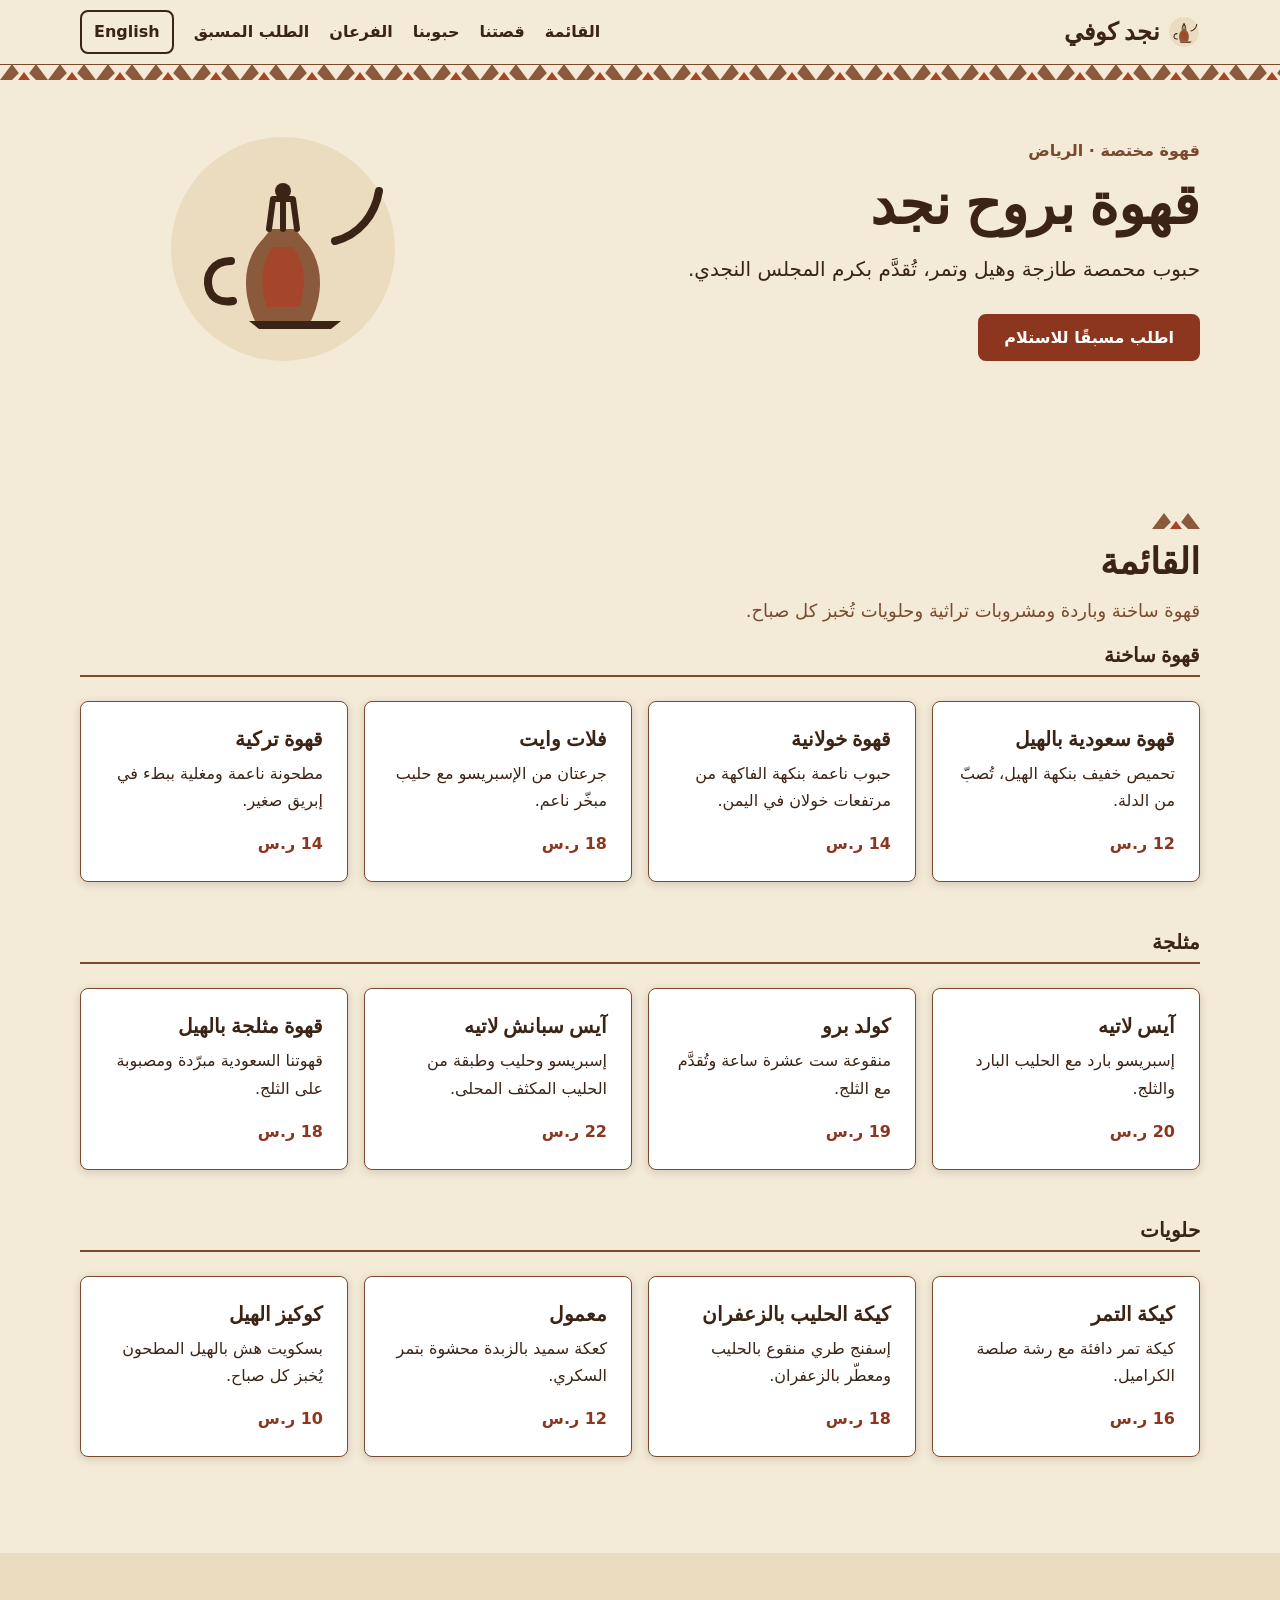
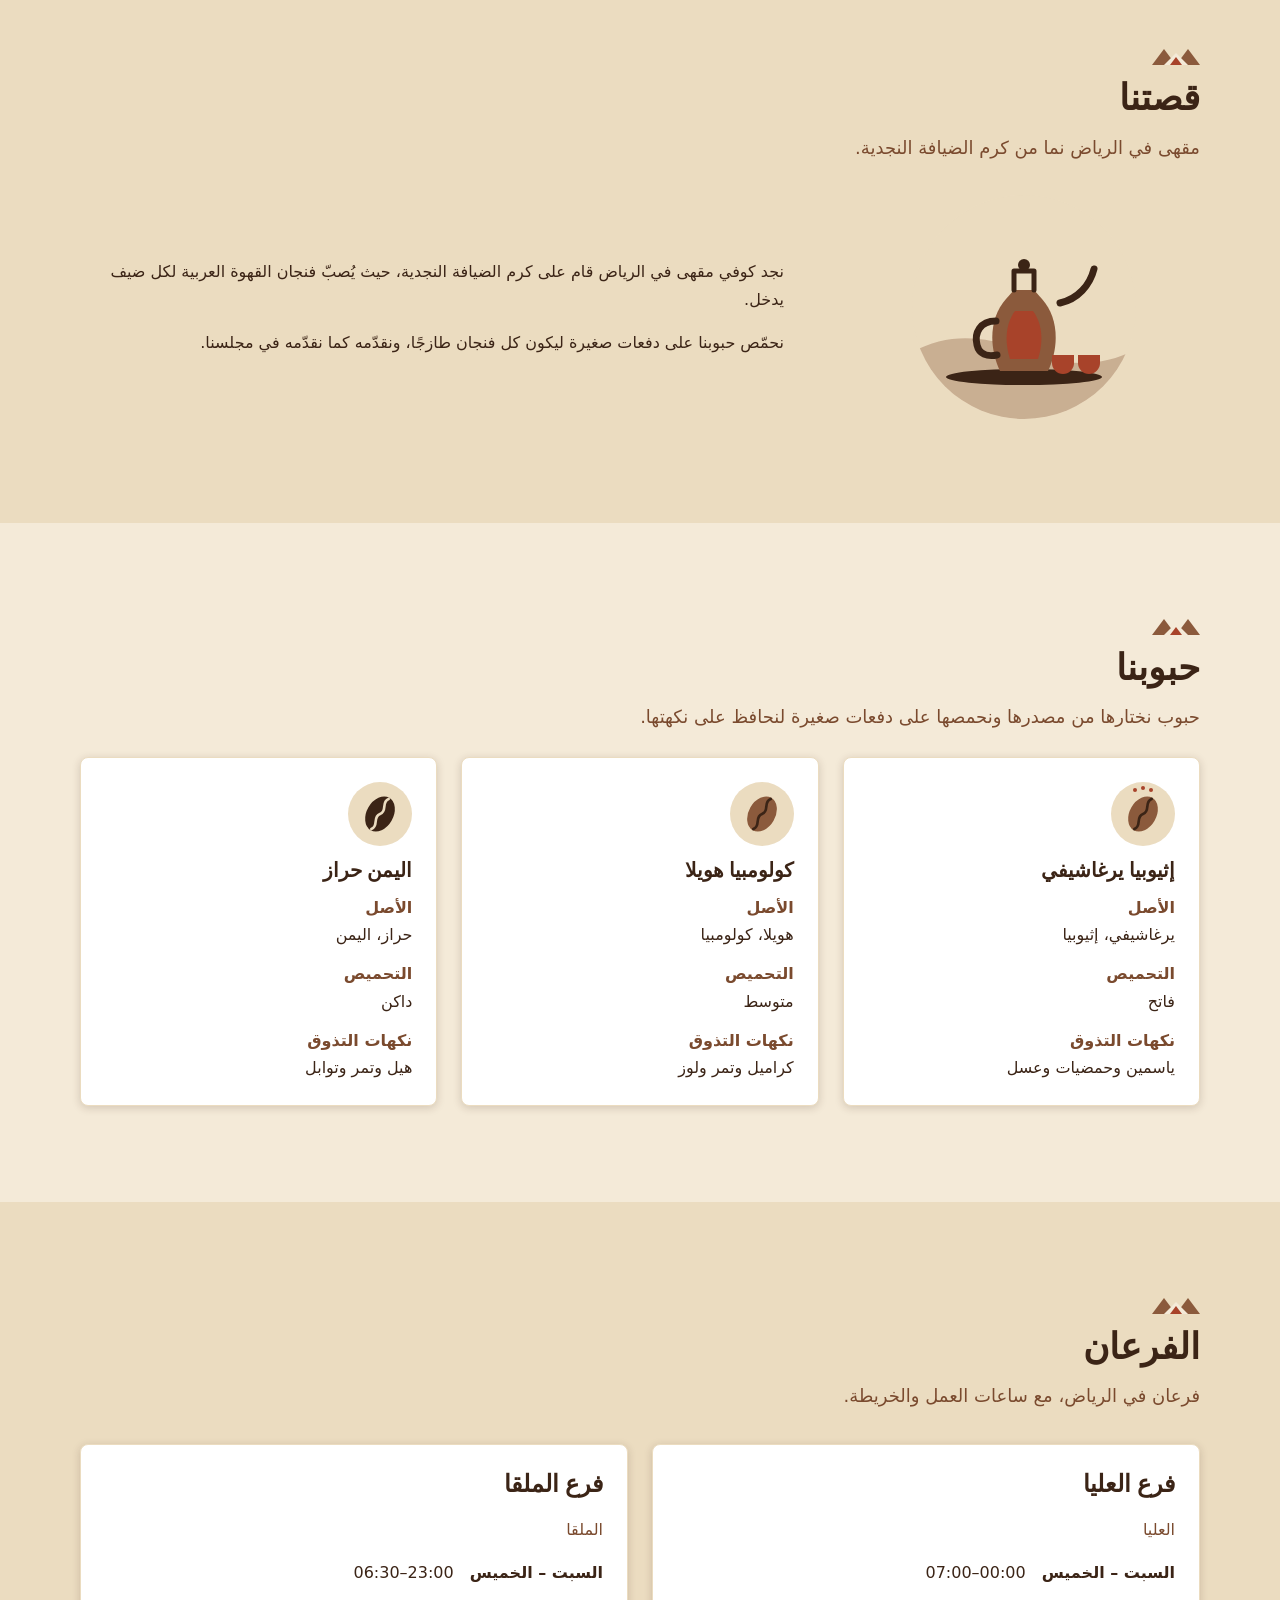
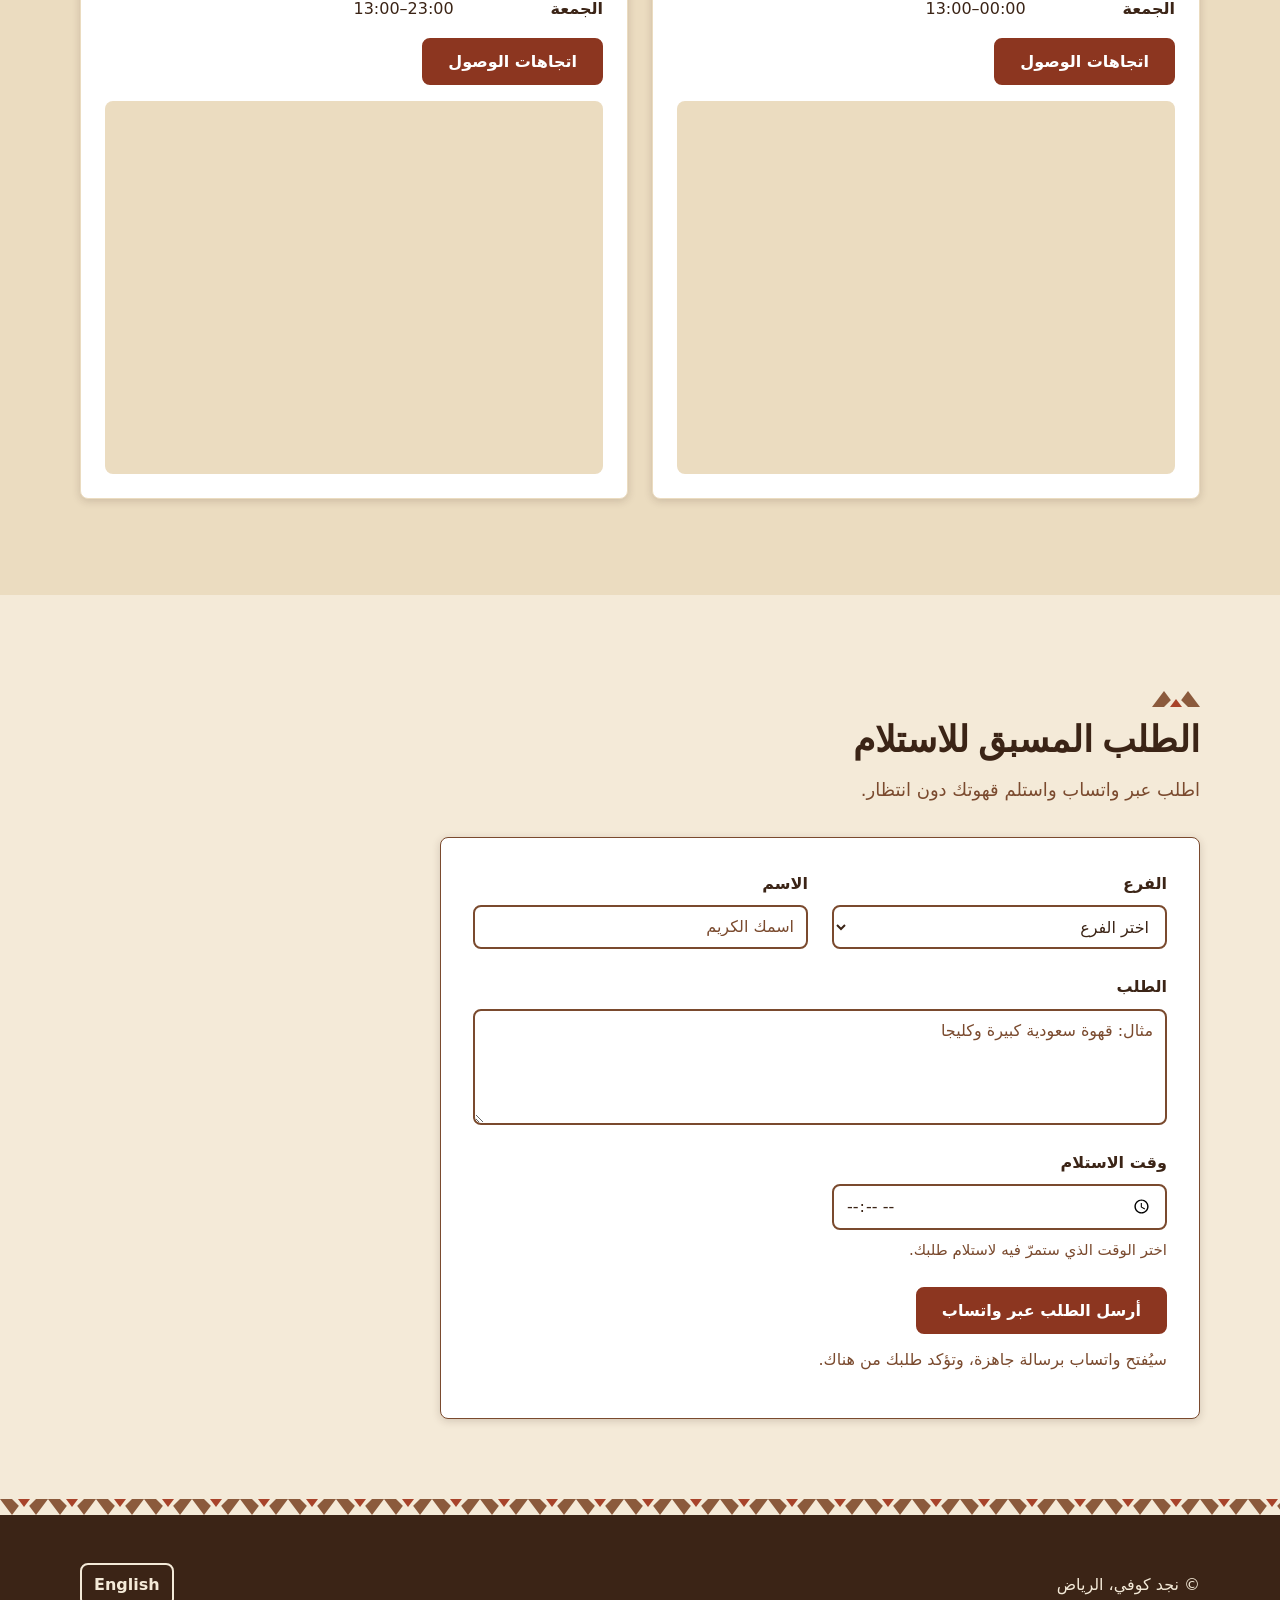
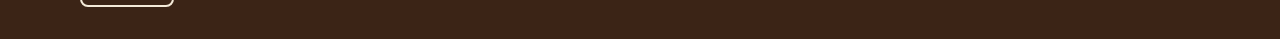
==== commit fd84d8ae: "RUN-114: المراجعة النهائية: الجوال وإمكانية الوصول وSEO Made by a ReleaseHub agent run." ====
--- a/ar/index.html
+++ b/ar/index.html
@@ -7,6 +7,7 @@
   <meta name="description" content="نجد كوفي مقهى للقهوة المختصة في الرياض بروح تراثية نجدية: القائمة وقصتنا وحبوبنا وفرعانا والطلب المسبق للاستلام.">
   <link rel="alternate" hreflang="en" href="../index.html">
   <link rel="alternate" hreflang="ar" href="index.html">
+  <meta name="theme-color" content="#F4EAD8">
   <link rel="icon" href="../assets/img/dallah.svg" type="image/svg+xml">
   <link rel="stylesheet" href="../assets/css/style.css">
 </head>
--- a/assets/css/style.css
+++ b/assets/css/style.css
@@ -49,7 +49,7 @@
 a { color: var(--henna-dark); text-underline-offset: 3px; }
 a:hover { color: var(--ink); }
 
-:focus-visible { outline: 3px solid var(--ink); outline-offset: 3px; box-shadow: 0 0 0 6px var(--sand); border-radius: 2px; }
+:focus-visible { outline: 3px solid var(--ink); outline-offset: 3px; box-shadow: 0 0 0 6px var(--sand); }
 
 .container { inline-size: min(100% - 2 * var(--space-4), var(--container)); margin-inline: auto; }
 .skip-link {
@@ -225,3 +225,12 @@
   .order-form { grid-template-columns: 1fr 1fr; padding: var(--space-6); }
   .order-form .field-wide, .order-form .order-actions { grid-column: 1 / -1; }
 }
+
+/* ===== section: review — NJD-7 المراجعة النهائية: الجوال وإمكانية الوصول وSEO ===== */
+/* Header wraps to two rows below 360px (about 113px tall): keep anchored headings clear of it. */
+@media (max-width: 359px) { html { scroll-padding-block-start: 128px; } }
+/* The last section already has its own bottom padding: no extra gap before the footer. */
+.site-footer { margin-block-start: 0; }
+/* Tighter hero on phones; on desktop the hero and the menu no longer stack 96px + 96px. */
+.hero { padding-block: var(--space-7) var(--space-6); }
+@media (min-width: 768px) { .hero { padding-block: var(--space-8) var(--space-7); } }
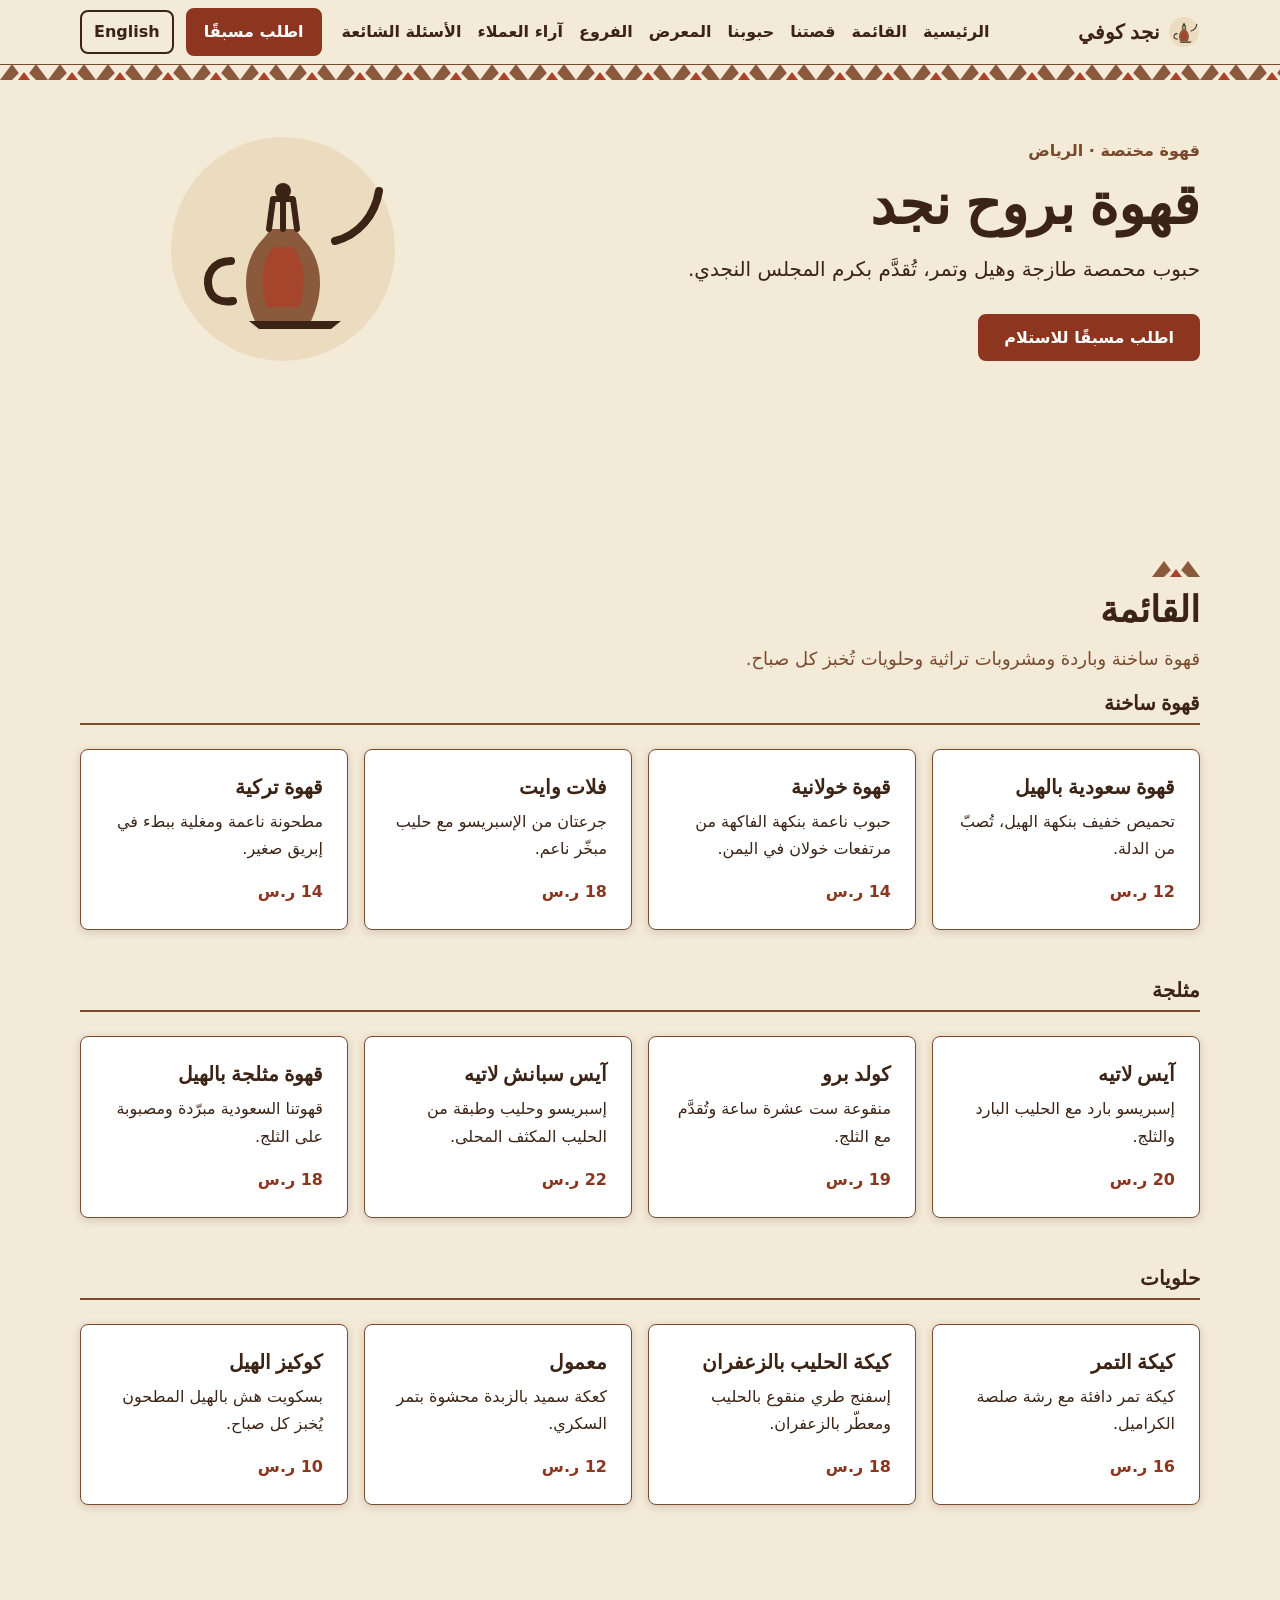
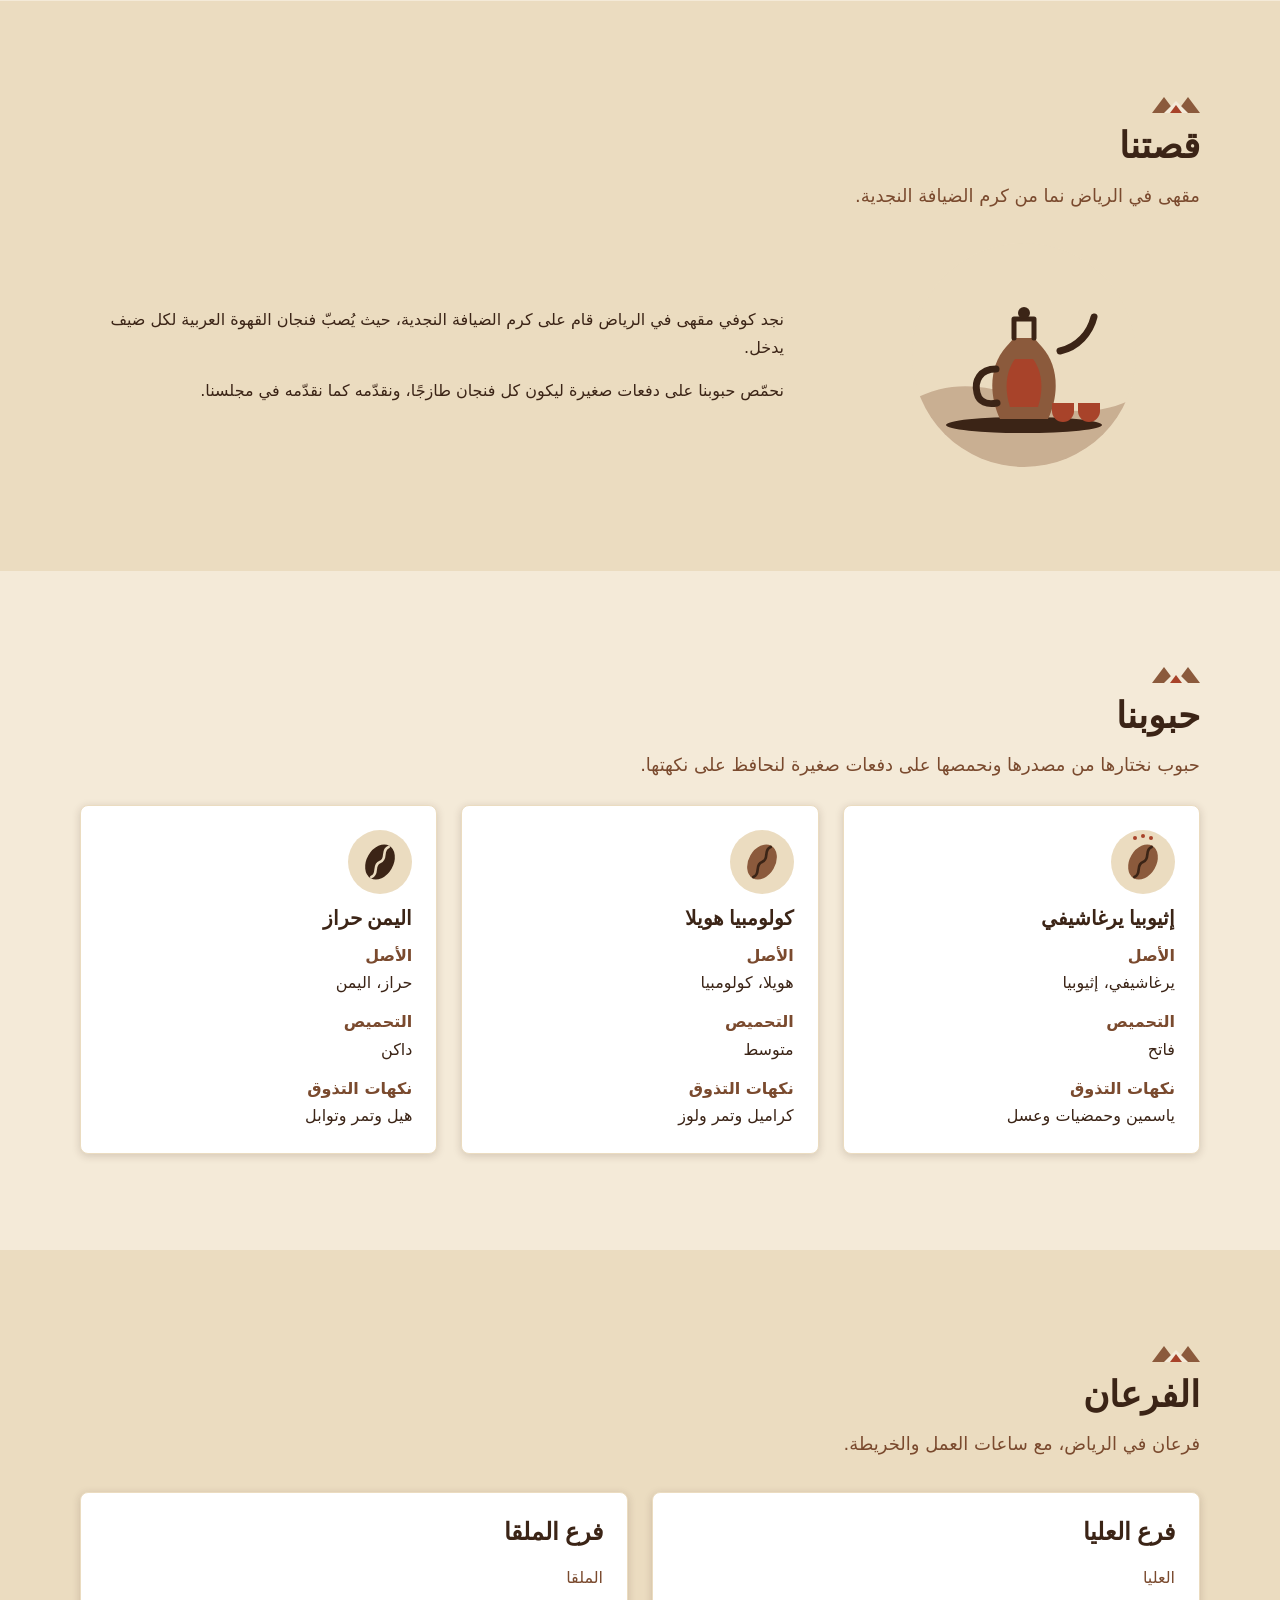
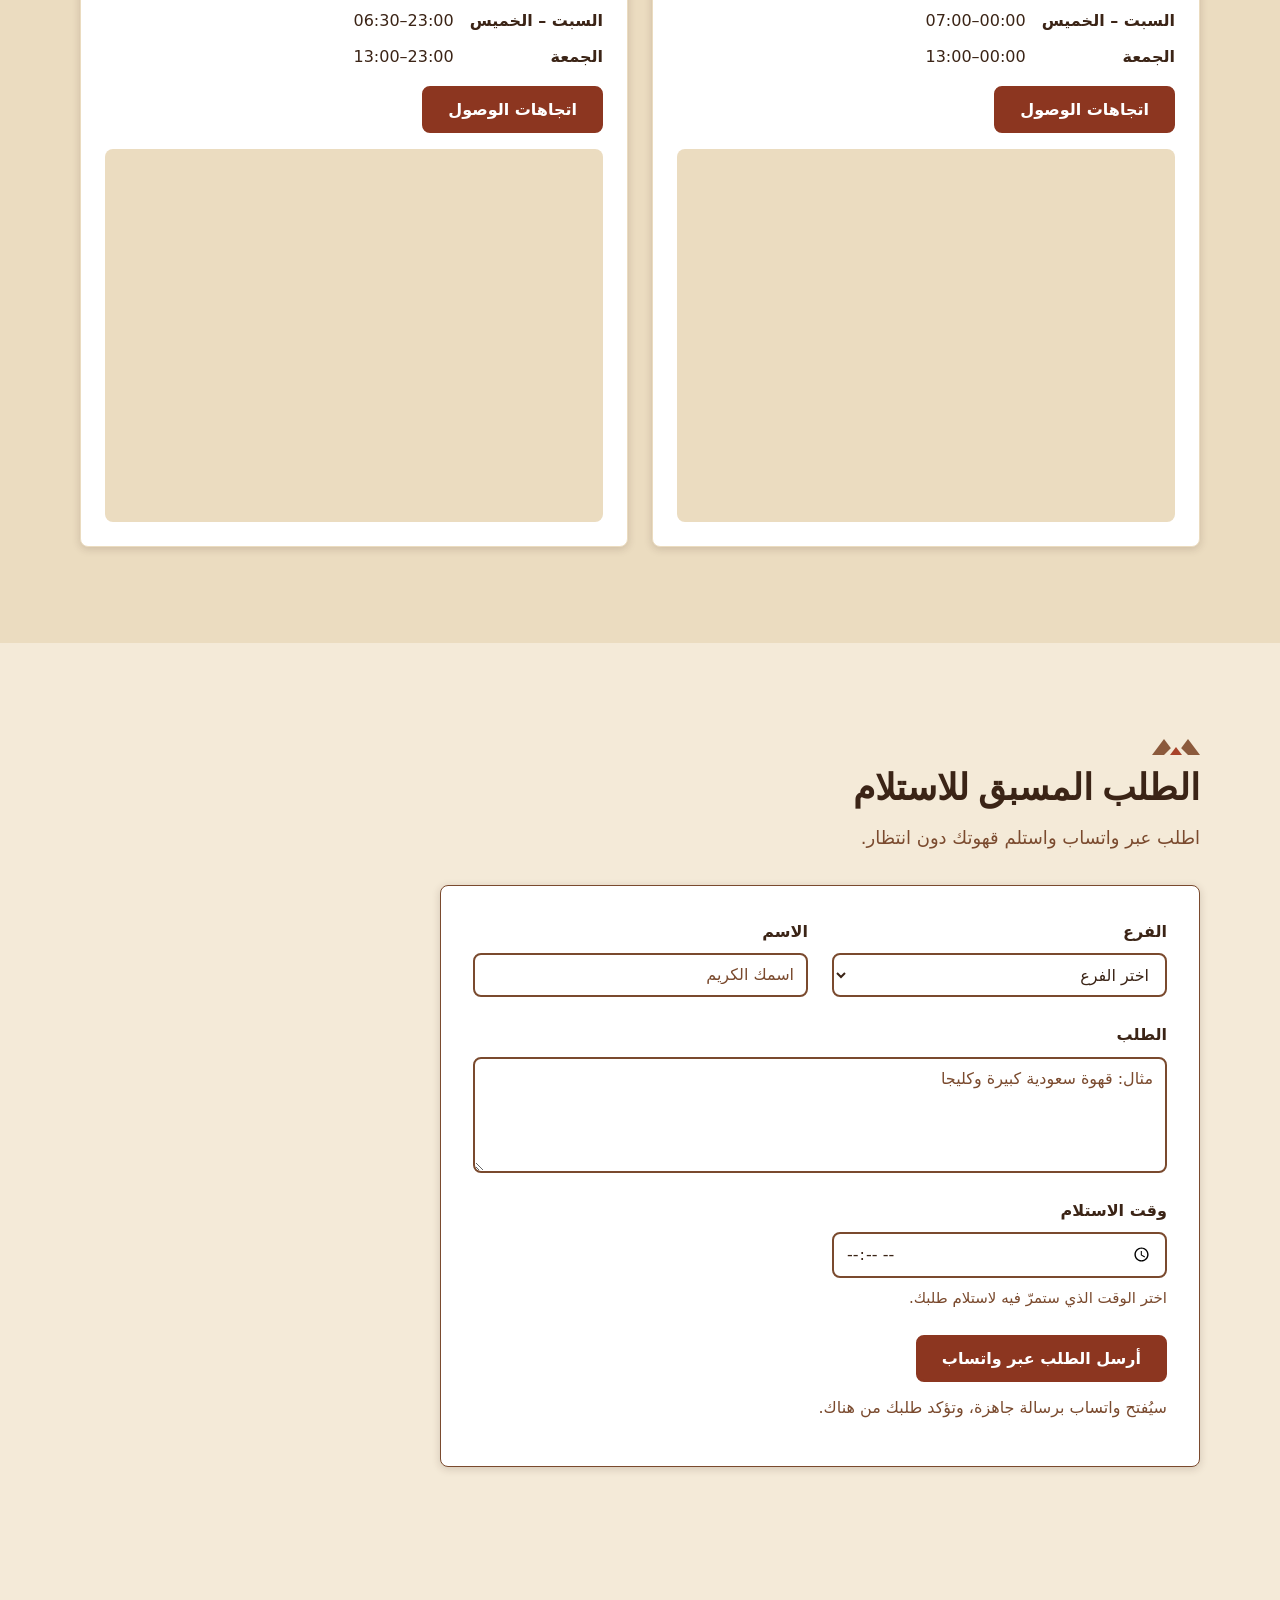
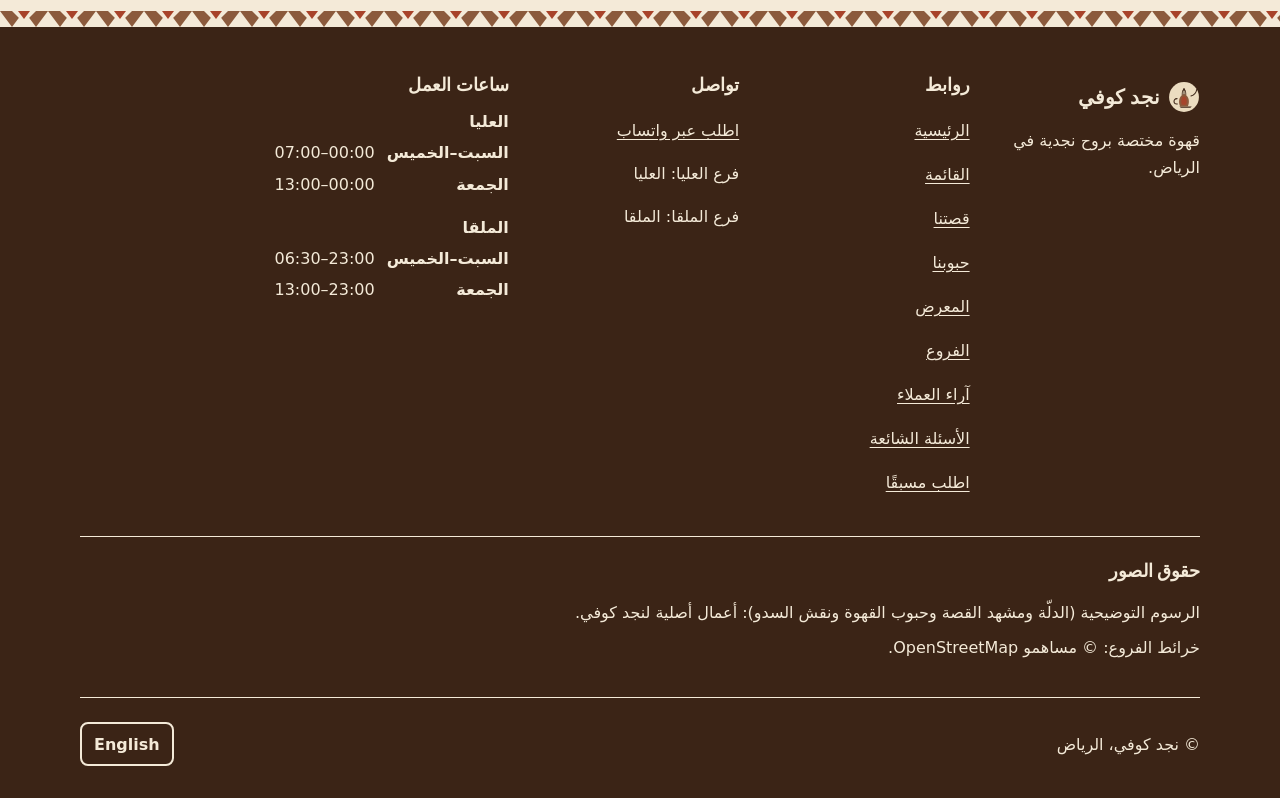
==== commit ed6799d5: "RUN-118: الأساس: حزمة الواجهة والترويسة والتذييل Made by a ReleaseHub agent run." ====
--- a/ar/index.html
+++ b/ar/index.html
@@ -7,7 +7,6 @@
   <meta name="description" content="نجد كوفي مقهى للقهوة المختصة في الرياض بروح تراثية نجدية: القائمة وقصتنا وحبوبنا وفرعانا والطلب المسبق للاستلام.">
   <link rel="alternate" hreflang="en" href="../index.html">
   <link rel="alternate" hreflang="ar" href="index.html">
-  <meta name="theme-color" content="#F4EAD8">
   <link rel="icon" href="../assets/img/dallah.svg" type="image/svg+xml">
   <link rel="stylesheet" href="../assets/css/style.css">
 </head>
@@ -16,15 +15,20 @@
   <header class="site-header">
     <div class="container header-bar">
       <a class="brand" href="index.html"><img src="../assets/img/dallah.svg" alt="" width="32" height="32"><span>نجد كوفي</span></a>
+      <a class="btn header-cta" href="#order">اطلب مسبقًا</a>
       <a class="lang-link" href="../index.html" hreflang="en" lang="en">English</a>
       <button class="nav-toggle" type="button" aria-expanded="false" aria-controls="site-nav" aria-label="القائمة" hidden><span class="nav-toggle-icon" aria-hidden="true"></span><span class="nav-label">القائمة</span></button>
       <nav aria-label="التنقل الرئيسي">
         <ul class="nav-list" id="site-nav">
+          <li><a href="#hero">الرئيسية</a></li>
           <li><a href="#menu">القائمة</a></li>
           <li><a href="#story">قصتنا</a></li>
           <li><a href="#beans">حبوبنا</a></li>
-          <li><a href="#branches">الفرعان</a></li>
-          <li><a href="#order">الطلب المسبق</a></li>
+          <li><a href="#gallery">المعرض</a></li>
+          <li><a href="#branches">الفروع</a></li>
+          <li><a href="#reviews">آراء العملاء</a></li>
+          <li><a href="#faq">الأسئلة الشائعة</a></li>
+          <li class="nav-lang"><a href="../index.html" hreflang="en" lang="en">English</a></li>
         </ul>
       </nav>
     </div>
@@ -266,7 +270,55 @@
   </main>
 
   <footer class="site-footer">
-    <div class="container footer-inner">
+    <div class="container footer-grid">
+      <div class="footer-col">
+        <a class="brand" href="index.html"><img src="../assets/img/dallah.svg" alt="" width="32" height="32"><span>نجد كوفي</span></a>
+        <p class="footer-about">قهوة مختصة بروح نجدية في الرياض.</p>
+      </div>
+      <nav class="footer-col" aria-labelledby="footer-links-title">
+        <h2 class="footer-title" id="footer-links-title">روابط</h2>
+        <ul class="footer-links">
+          <li><a href="#hero">الرئيسية</a></li>
+          <li><a href="#menu">القائمة</a></li>
+          <li><a href="#story">قصتنا</a></li>
+          <li><a href="#beans">حبوبنا</a></li>
+          <li><a href="#gallery">المعرض</a></li>
+          <li><a href="#branches">الفروع</a></li>
+          <li><a href="#reviews">آراء العملاء</a></li>
+          <li><a href="#faq">الأسئلة الشائعة</a></li>
+          <li><a href="#order">اطلب مسبقًا</a></li>
+        </ul>
+      </nav>
+      <div class="footer-col">
+        <h2 class="footer-title">تواصل</h2>
+        <ul class="footer-contact">
+          <li><a href="#order">اطلب عبر واتساب</a></li>
+          <li>فرع العليا: العليا</li>
+          <li>فرع الملقا: الملقا</li>
+        </ul>
+      </div>
+      <div class="footer-col">
+        <h2 class="footer-title">ساعات العمل</h2>
+        <p class="footer-branch">العليا</p>
+        <dl class="footer-hours">
+          <dt>السبت–الخميس</dt><dd><bdi>07:00–00:00</bdi></dd>
+          <dt>الجمعة</dt><dd><bdi>13:00–00:00</bdi></dd>
+        </dl>
+        <p class="footer-branch">الملقا</p>
+        <dl class="footer-hours">
+          <dt>السبت–الخميس</dt><dd><bdi>06:30–23:00</bdi></dd>
+          <dt>الجمعة</dt><dd><bdi>13:00–23:00</bdi></dd>
+        </dl>
+      </div>
+      <section class="footer-credits" aria-labelledby="footer-credits-title">
+        <h2 class="footer-title" id="footer-credits-title">حقوق الصور</h2>
+        <ul class="credits-list">
+          <li>الرسوم التوضيحية (الدلّة ومشهد القصة وحبوب القهوة ونقش السدو): أعمال أصلية لنجد كوفي.</li>
+          <li>خرائط الفروع: © مساهمو OpenStreetMap.</li>
+        </ul>
+      </section>
+    </div>
+    <div class="container footer-inner footer-bottom">
       <p>© نجد كوفي، الرياض</p>
       <a class="lang-link" href="../index.html" hreflang="en" lang="en">English</a>
     </div>
--- a/assets/css/style.css
+++ b/assets/css/style.css
@@ -20,6 +20,11 @@
   /* contrast: sand on ink 4.5 */
   /* contrast: henna on sand-deep 3 */
   /* contrast: olive on sand 3 */
+  /* contrast: white on ink 4.5 */
+  /* contrast: ink on sand 3 */
+  /* contrast: sand on ink 3 */
+  /* contrast: clay on sand 3 */
+  /* contrast: sand on henna-dark 3 */
 
   --space-1: 4px; --space-2: 8px; --space-3: 12px; --space-4: 16px;
   --space-5: 24px; --space-6: 32px; --space-7: 48px; --space-8: 64px; --space-9: 96px;
@@ -30,26 +35,49 @@
   --font-body: "Noto Naskh Arabic", "Amiri", "Geeza Pro", "Segoe UI", Tahoma, system-ui, sans-serif;
   --font-head: "Amiri", "Noto Naskh Arabic", Georgia, "Times New Roman", serif;
   --pattern: url("../img/sadu.svg");
+
+  /* UI kit tokens (NJD-9). Sizes: type scale starts at 16px; --tap is the minimum touch target. */
+  --tap: 44px;
+  --icon-sm: 20px;
+  --logo: 32px;
+  --pattern-w: 48px;
+  --pattern-h: 16px;
+  --fs-sm: 1rem;
+  --fs-base: 1rem;
+  --fs-lg: 1.125rem;
+  --fs-xl: 1.25rem;
+  --fs-2xl: clamp(1.5rem, 4.5vw, 2.25rem);
+  --fs-3xl: clamp(1.875rem, 5.5vw, 2.75rem);
+  --fs-4xl: clamp(2rem, 7vw, 3.5rem);
+  --lh-body: 1.5;
+  --lh-ar: 1.7;
+  --lh-head: 1.2;
+  --section-y: var(--space-7);
+  --section-y-lg: var(--space-9);
+  --card-ratio: 4 / 3;
+  --ring: 3px;
+  --border: 2px;
+  --col-min: 12rem;
 }
 
 *, *::before, *::after { box-sizing: border-box; }
 html { -webkit-text-size-adjust: 100%; scroll-behavior: smooth; scroll-padding-block-start: 88px; }
 body {
   margin: 0; background: var(--sand); color: var(--ink);
-  font-family: var(--font-body); font-size: 1rem; line-height: 1.5;
+  font-family: var(--font-body); font-size: var(--fs-base); line-height: var(--lh-body);
   overflow-wrap: anywhere;
 }
-html[lang="ar"] body { line-height: 1.7; }
+html[lang="ar"] body { line-height: var(--lh-ar); }
 img, svg { max-inline-size: 100%; block-size: auto; }
-h1, h2, h3 { font-family: var(--font-head); line-height: 1.2; margin-block: 0 var(--space-3); }
-h1 { font-size: clamp(2rem, 7vw, 3.5rem); }
-h2 { font-size: clamp(1.5rem, 4.5vw, 2.25rem); }
-h3 { font-size: 1.25rem; }
+h1, h2, h3 { font-family: var(--font-head); line-height: var(--lh-head); margin-block: 0 var(--space-3); }
+h1 { font-size: var(--fs-4xl); }
+h2 { font-size: var(--fs-2xl); }
+h3 { font-size: var(--fs-xl); }
 p { margin-block: 0 var(--space-4); max-inline-size: var(--measure); }
 a { color: var(--henna-dark); text-underline-offset: 3px; }
 a:hover { color: var(--ink); }
 
-:focus-visible { outline: 3px solid var(--ink); outline-offset: 3px; box-shadow: 0 0 0 6px var(--sand); }
+:focus-visible { outline: var(--ring) solid var(--ink); outline-offset: 3px; box-shadow: 0 0 0 6px var(--sand); border-radius: 2px; }
 
 .container { inline-size: min(100% - 2 * var(--space-4), var(--container)); margin-inline: auto; }
 .skip-link {
@@ -61,35 +89,55 @@
 /* Buttons and link buttons */
 .btn {
   display: inline-flex; align-items: center; justify-content: center;
-  min-block-size: 44px; min-inline-size: 44px; padding-block: var(--space-2); padding-inline: var(--space-5);
-  border: 2px solid var(--henna-dark); border-radius: var(--radius);
+  min-block-size: var(--tap); min-inline-size: var(--tap); padding-block: var(--space-2); padding-inline: var(--space-5);
+  border: var(--border) solid var(--henna-dark); border-radius: var(--radius);
   background: var(--henna-dark); color: var(--white); font: inherit; font-weight: 700; text-decoration: none; cursor: pointer;
   transition: background-color .2s, color .2s;
 }
 .btn:hover { background: var(--ink); border-color: var(--ink); color: var(--white); }
 .btn:active { transform: translateY(1px); }
 .btn[disabled], .btn[aria-disabled="true"] { opacity: .55; cursor: not-allowed; }
-.btn-outline { background: transparent; color: var(--ink); border-color: var(--ink); }
-.btn-outline:hover { background: var(--ink); color: var(--sand); }
-
-/* Header */
+.btn[disabled]:hover, .btn[aria-disabled="true"]:hover { background: var(--henna-dark); border-color: var(--henna-dark); }
+.btn-outline, .btn-secondary { background: transparent; color: var(--ink); border-color: var(--ink); }
+.btn-outline:hover, .btn-secondary:hover { background: var(--ink); color: var(--sand); }
+.btn-outline[disabled]:hover, .btn-secondary[disabled]:hover, .btn-secondary[aria-disabled="true"]:hover { background: transparent; color: var(--ink); border-color: var(--ink); }
+
+/* UI kit components (NJD-9): optional classes, never applied by global element rules */
+.card { display: flex; flex-direction: column; background: var(--white); color: var(--ink); border-radius: var(--radius); box-shadow: var(--shadow); overflow: hidden; }
+.card-media { aspect-ratio: var(--card-ratio); overflow: hidden; background: var(--sand-deep); }
+.card-media img { display: block; inline-size: 100%; block-size: 100%; max-inline-size: none; object-fit: cover; }
+.card-body { padding: var(--space-4); }
+.card-body > :last-child { margin-block-end: 0; }
+.badge { display: inline-block; padding-block: var(--space-1); padding-inline: var(--space-3); border-radius: var(--radius); background: var(--henna-dark); color: var(--white); font-size: var(--fs-sm); font-weight: 700; line-height: var(--lh-head); }
+.section-head { margin-block-end: var(--space-6); }
+.section-head::before { content: ""; display: block; inline-size: var(--pattern-w); block-size: var(--pattern-h); margin-block-end: var(--space-3); background: var(--pattern) no-repeat; background-size: var(--pattern-w) var(--pattern-h); }
+.section-head > :last-child { margin-block-end: 0; }
+.prose { max-inline-size: var(--measure); }
+.section-lead { max-inline-size: var(--measure); }
+
+/* Header (Navbar: logo, section links, one primary action, phone menu) */
 .site-header { position: sticky; inset-block-start: 0; z-index: 10; background: var(--sand); border-block-end: 1px solid var(--clay); }
-.site-header::after { content: ""; display: block; block-size: 16px; background: var(--pattern) repeat-x; background-size: 48px 16px; position: absolute; inset-inline: 0; inset-block-start: 100%; }
-.header-bar { display: flex; align-items: center; flex-wrap: wrap; gap: var(--space-2) var(--space-3); min-block-size: 64px; padding-block: var(--space-2); }
-.brand { display: flex; align-items: center; gap: var(--space-2); margin-inline-end: auto; font-family: var(--font-head); font-size: 1.5rem; font-weight: 700; color: var(--ink); text-decoration: none; min-block-size: 44px; }
-.brand img { inline-size: 32px; block-size: 32px; }
+.site-header::after { content: ""; display: block; block-size: var(--pattern-h); background: var(--pattern) repeat-x; background-size: var(--pattern-w) var(--pattern-h); position: absolute; inset-inline: 0; inset-block-start: 100%; }
+.header-bar { display: flex; align-items: center; flex-wrap: wrap; gap: var(--space-2) var(--space-3); min-block-size: var(--space-8); padding-block: var(--space-2); }
+.brand { display: flex; align-items: center; gap: var(--space-2); margin-inline-end: auto; font-family: var(--font-head); font-size: var(--fs-xl); font-weight: 700; color: var(--ink); text-decoration: none; min-block-size: var(--tap); min-inline-size: var(--tap); }
+.brand img { inline-size: var(--logo); block-size: var(--logo); }
 .lang-link, .nav-toggle {
-  display: inline-flex; align-items: center; justify-content: center; min-block-size: 44px; min-inline-size: 44px;
-  padding-inline: var(--space-3); border: 2px solid var(--ink); border-radius: var(--radius);
+  display: inline-flex; align-items: center; justify-content: center; min-block-size: var(--tap); min-inline-size: var(--tap);
+  padding-inline: var(--space-3); border: var(--border) solid var(--ink); border-radius: var(--radius);
   background: transparent; color: var(--ink); font: inherit; font-weight: 700; text-decoration: none; cursor: pointer;
 }
 .lang-link:hover, .nav-toggle:hover { background: var(--ink); color: var(--sand); }
+.lang-link:active, .nav-toggle:active { transform: translateY(1px); }
 .nav-toggle[hidden] { display: none; }
 .nav-toggle { gap: var(--space-2); }
-.nav-toggle-icon { inline-size: 20px; block-size: 14px; border-block: 2px solid currentColor; position: relative; }
-.nav-toggle-icon::before { content: ""; position: absolute; inset-inline: 0; inset-block-start: 4px; border-block-start: 2px solid currentColor; }
-.nav-list { list-style: none; margin: 0; padding: 0; flex-basis: 100%; display: flex; flex-direction: column; }
-.nav-list a { display: flex; align-items: center; min-block-size: 44px; padding-inline: var(--space-2); color: var(--ink); font-weight: 700; text-decoration: none; border-radius: var(--radius); }
+.nav-toggle-icon { inline-size: var(--icon-sm); block-size: var(--space-3); border-block: var(--border) solid currentColor; position: relative; }
+.nav-toggle-icon::before { content: ""; position: absolute; inset-inline: 0; inset-block-start: var(--space-1); border-block-start: var(--border) solid currentColor; }
+.header-cta { padding-inline: var(--space-4); white-space: nowrap; }
+.header-bar > .lang-link { display: none; }
+.nav-list .nav-lang a { border: var(--border) solid var(--ink); justify-content: center; margin-block-start: var(--space-2); }
+.header-bar > nav { flex-basis: 100%; order: 5; }
+.nav-list { list-style: none; margin: 0; padding: 0; display: flex; flex-direction: column; max-block-size: 70vh; overflow-y: auto; }
+.nav-list a { display: flex; align-items: center; min-block-size: var(--tap); padding-inline: var(--space-2); color: var(--ink); font-weight: 700; text-decoration: none; border-radius: var(--radius); }
 .nav-list a:hover { background: var(--sand-deep); }
 .js .nav-list { display: none; }
 .js .nav-list.is-open { display: flex; padding-block-end: var(--space-3); }
@@ -105,12 +153,14 @@
 /* Sections */
 .section { padding-block: var(--space-8); }
 .section:nth-of-type(even) { background: var(--sand-deep); }
+.section.section--alt { background: var(--sand-deep); }
+.section.section--plain { background: var(--sand); }
 .section-lead { font-size: 1.125rem; color: var(--clay); }
 .section > .container > h2::before { content: ""; display: block; inline-size: 48px; block-size: 16px; margin-block-end: var(--space-3); background: var(--pattern) no-repeat; background-size: 48px 16px; }
 
-/* Footer */
+/* Footer (columns: links, contact, hours, image credits; language switch) */
 .site-footer { background: var(--ink); color: var(--sand); padding-block: var(--space-7) var(--space-6); position: relative; margin-block-start: var(--space-8); }
-.site-footer::before { content: ""; position: absolute; inset-inline: 0; inset-block-end: 100%; block-size: 16px; background: var(--pattern) repeat-x; background-size: 48px 16px; transform: scaleY(-1); }
+.site-footer::before { content: ""; position: absolute; inset-inline: 0; inset-block-end: 100%; block-size: var(--pattern-h); background: var(--pattern) repeat-x; background-size: var(--pattern-w) var(--pattern-h); transform: scaleY(-1); }
 .site-footer a { color: var(--sand); }
 .site-footer a:hover { color: var(--white); }
 .site-footer :focus-visible { outline-color: var(--sand); box-shadow: 0 0 0 6px var(--ink); }
@@ -119,15 +169,31 @@
 .site-footer .lang-link { border-color: var(--sand); color: var(--sand); }
 .site-footer .lang-link:hover { background: var(--sand); color: var(--ink); }
 
-@media (max-width: 479px) { .nav-label { display: none; } .brand { font-size: 1.25rem; } }
+@media (max-width: 479px) { .nav-label { display: none; } .header-cta { padding-inline: var(--space-3); } }
+@media (max-width: 359px) { .brand span { position: absolute; inline-size: 1px; block-size: 1px; overflow: hidden; clip-path: inset(50%); white-space: nowrap; } }
 
 @media (min-width: 768px) {
-  .nav-toggle, .nav-toggle[hidden] { display: none; }
-  .nav-list, .js .nav-list { display: flex; flex-direction: row; flex-basis: auto; order: 2; gap: var(--space-1); }
-  .brand { order: 0; }
-  .lang-link { order: 3; }
   .hero-inner { grid-template-columns: 1.6fr 1fr; gap: var(--space-8); }
   .section { padding-block: var(--space-9); }
+}
+
+/* Navbar switches from the phone menu to inline links at 1024px (keep in sync with assets/js/nav.js) */
+@media (min-width: 1024px) {
+  .nav-toggle, .nav-toggle[hidden] { display: none; }
+  .header-bar > nav { flex-basis: auto; order: 2; }
+  .nav-list, .js .nav-list { display: flex; flex-direction: row; max-block-size: none; overflow: visible; padding: 0; gap: 0; }
+  .header-bar { column-gap: var(--space-2); }
+  .nav-list a { padding-inline: var(--space-1); min-inline-size: var(--tap); justify-content: center; }
+  .header-cta, .header-bar > .lang-link { padding-inline: var(--space-3); }
+  .nav-list .nav-lang { display: none; }
+  .header-cta { order: 3; }
+  .header-bar > .lang-link { display: inline-flex; order: 4; }
+}
+@media (min-width: 1280px) {
+  .header-bar { column-gap: var(--space-3); }
+  .nav-list a { padding-inline: var(--space-2); }
+  .header-cta { padding-inline: var(--space-4); }
+  .header-bar > .lang-link { padding-inline: var(--space-3); }
 }
 
 @media (prefers-reduced-motion: reduce) {
@@ -226,11 +292,20 @@
   .order-form .field-wide, .order-form .order-actions { grid-column: 1 / -1; }
 }
 
-/* ===== section: review — NJD-7 المراجعة النهائية: الجوال وإمكانية الوصول وSEO ===== */
-/* Header wraps to two rows below 360px (about 113px tall): keep anchored headings clear of it. */
-@media (max-width: 359px) { html { scroll-padding-block-start: 128px; } }
-/* The last section already has its own bottom padding: no extra gap before the footer. */
-.site-footer { margin-block-start: 0; }
-/* Tighter hero on phones; on desktop the hero and the menu no longer stack 96px + 96px. */
-.hero { padding-block: var(--space-7) var(--space-6); }
-@media (min-width: 768px) { .hero { padding-block: var(--space-8) var(--space-7); } }
+/* ===== section: foundation — الأساس ===== */
+.footer-grid { display: grid; grid-template-columns: repeat(auto-fit, minmax(min(100%, var(--col-min)), 1fr)); gap: var(--space-6); padding-block-end: var(--space-6); }
+.footer-col > :last-child { margin-block-end: 0; }
+.footer-title { margin-block: 0 var(--space-3); font-size: var(--fs-lg); color: var(--sand); }
+.site-footer .brand { color: var(--sand); margin-inline-end: 0; }
+.site-footer .brand:hover { color: var(--white); }
+.footer-about { margin-block: var(--space-2) 0; }
+.footer-links, .footer-contact, .credits-list { list-style: none; margin: 0; padding: 0; }
+.footer-links a, .footer-contact a { display: inline-flex; align-items: center; min-block-size: var(--tap); min-inline-size: var(--tap); }
+.footer-contact li:not(:has(a)) { padding-block: var(--space-2); }
+.footer-branch { margin-block: 0 var(--space-1); font-weight: 700; }
+.footer-hours { display: grid; grid-template-columns: auto 1fr; gap: var(--space-1) var(--space-3); margin: 0 0 var(--space-4); }
+.footer-hours dt { font-weight: 700; white-space: nowrap; }
+.footer-hours dd { margin: 0; white-space: nowrap; }
+.footer-credits { grid-column: 1 / -1; padding-block-start: var(--space-5); border-block-start: 1px solid var(--sand); }
+.credits-list li { padding-block: var(--space-1); max-inline-size: var(--measure); }
+.footer-bottom { padding-block-start: var(--space-5); border-block-start: 1px solid var(--sand); }
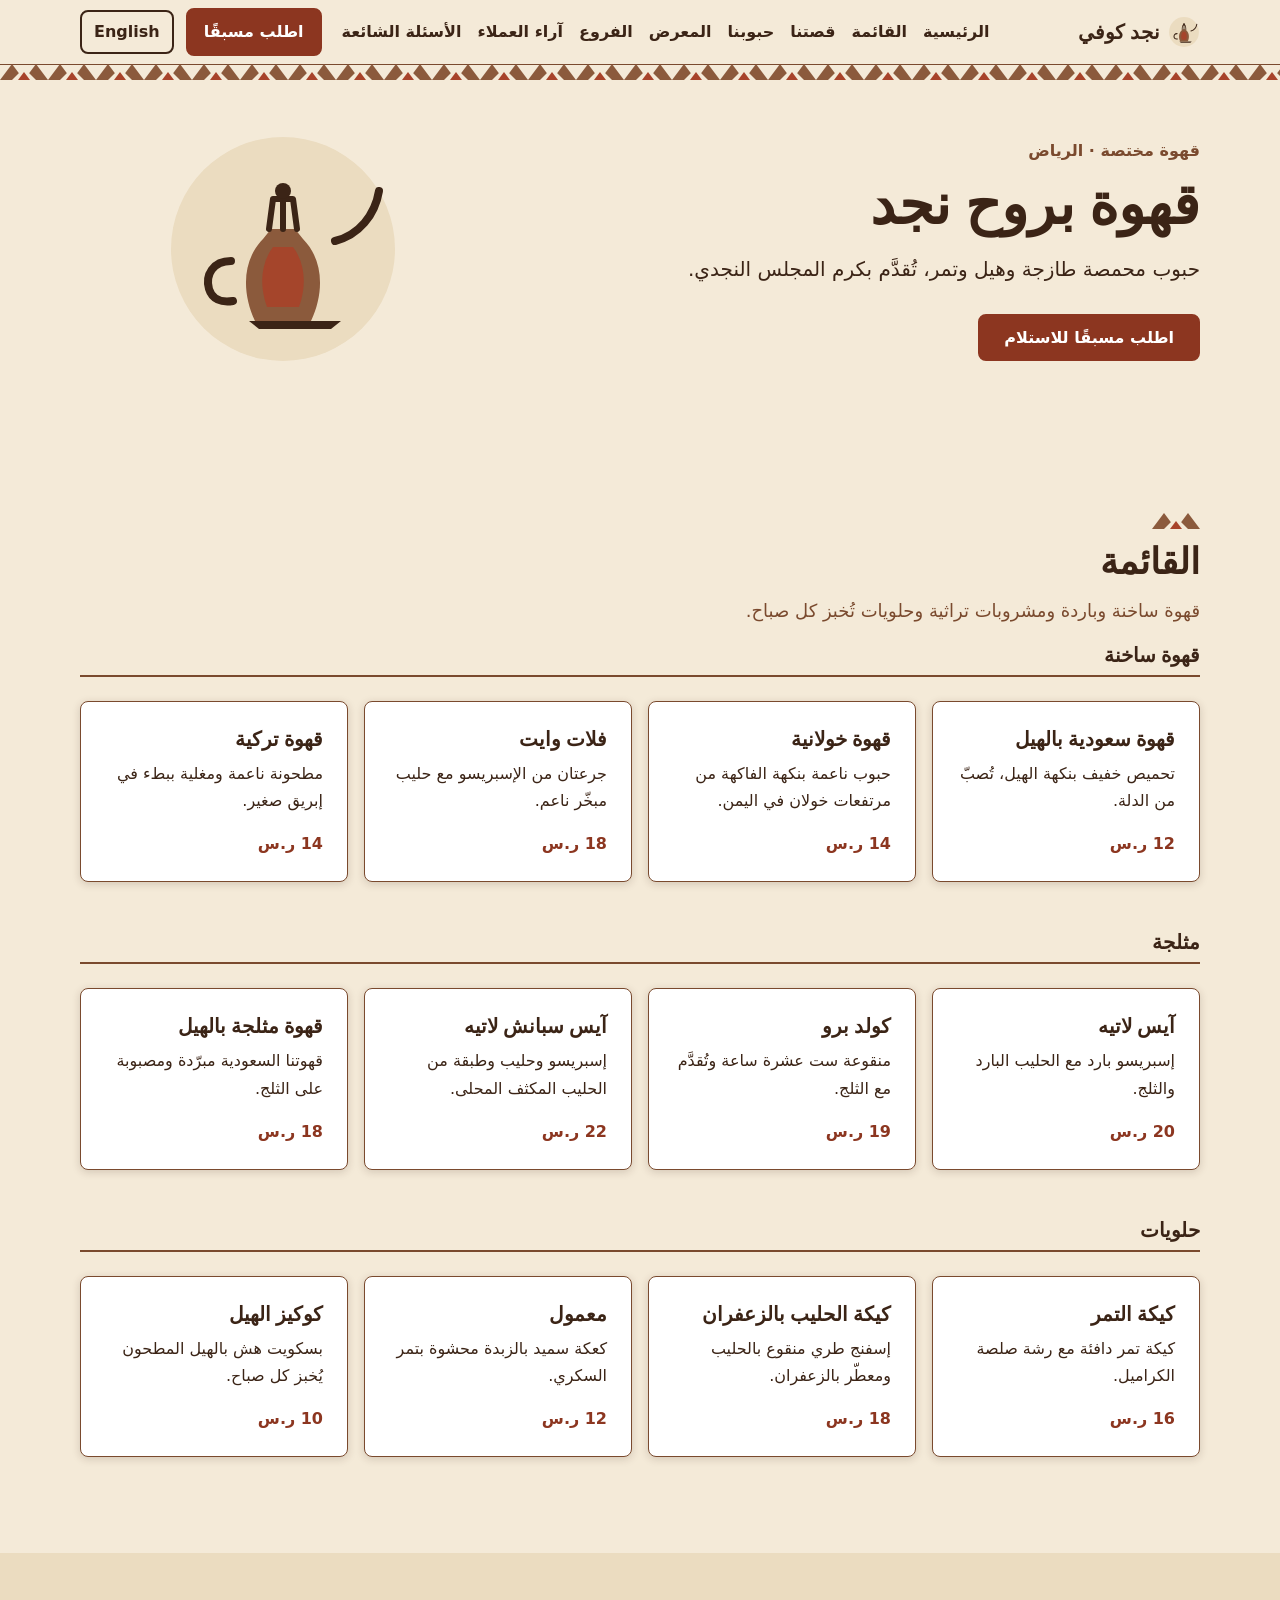
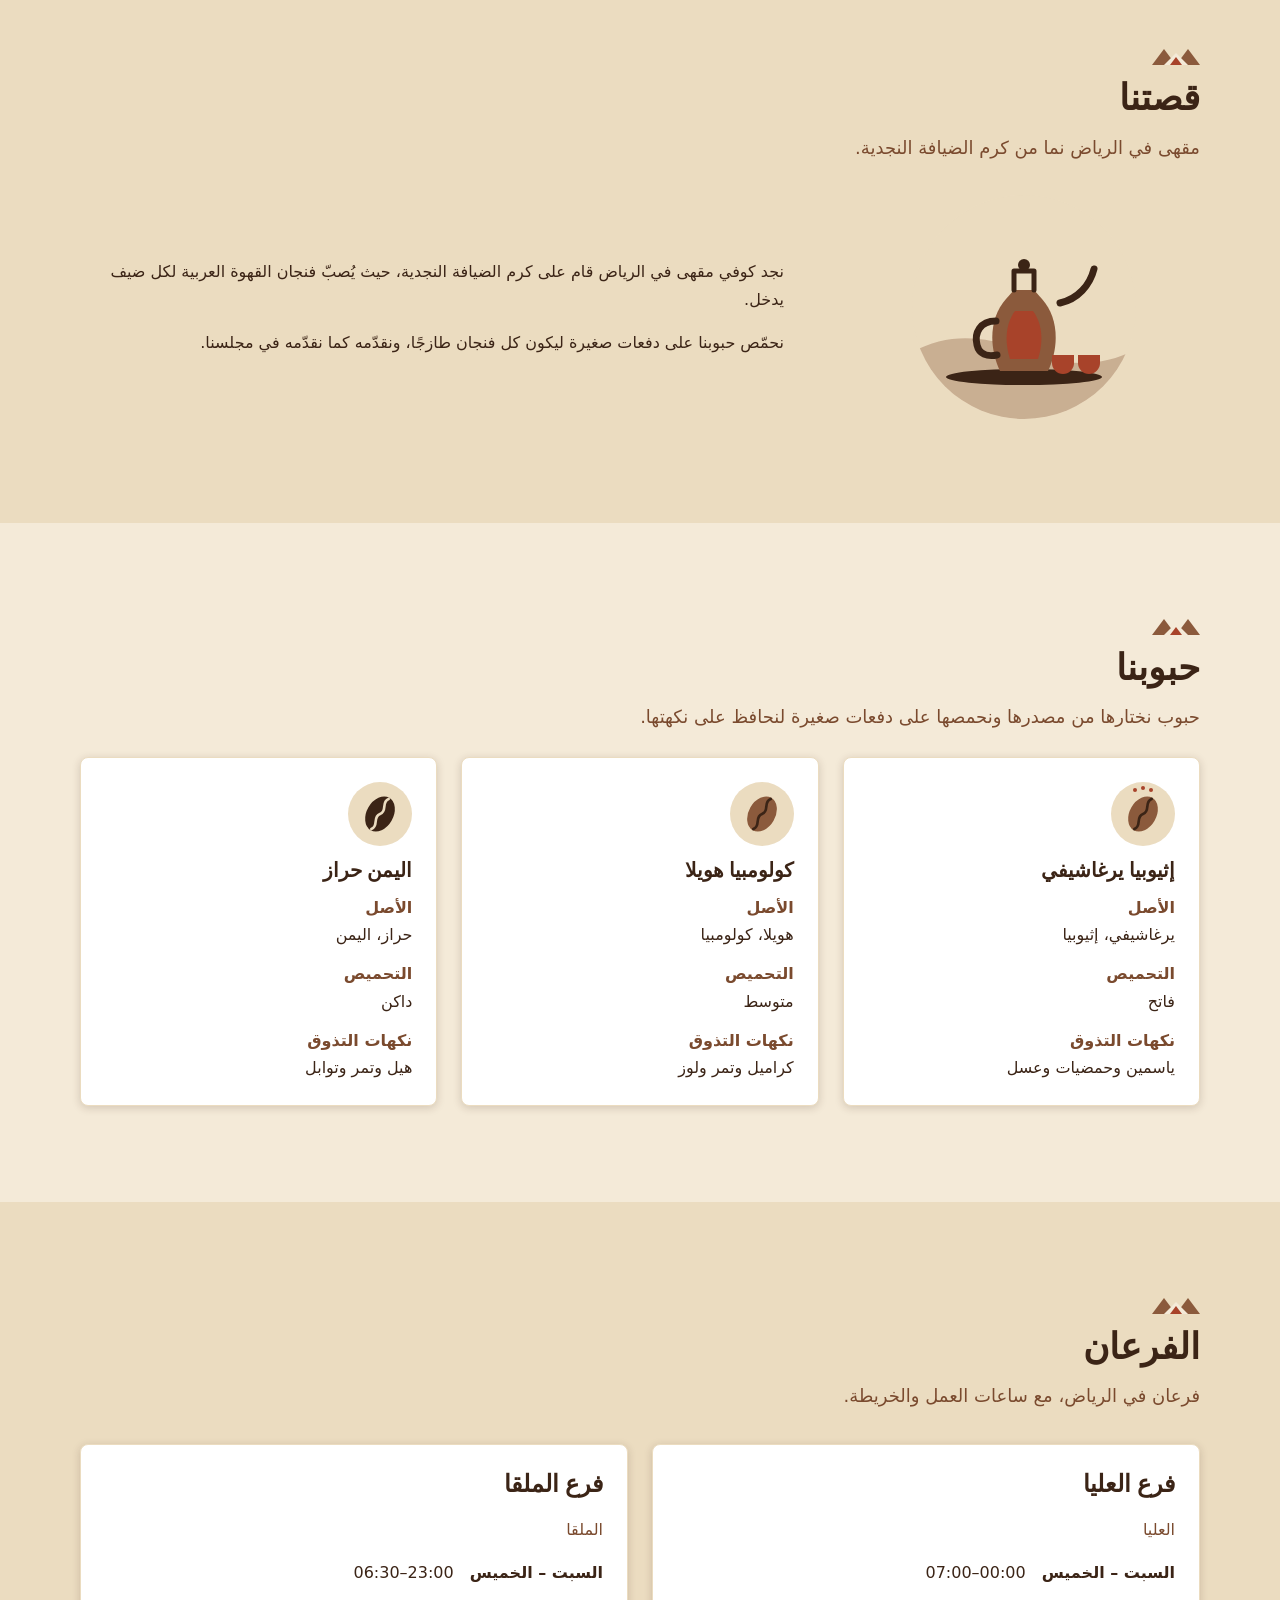
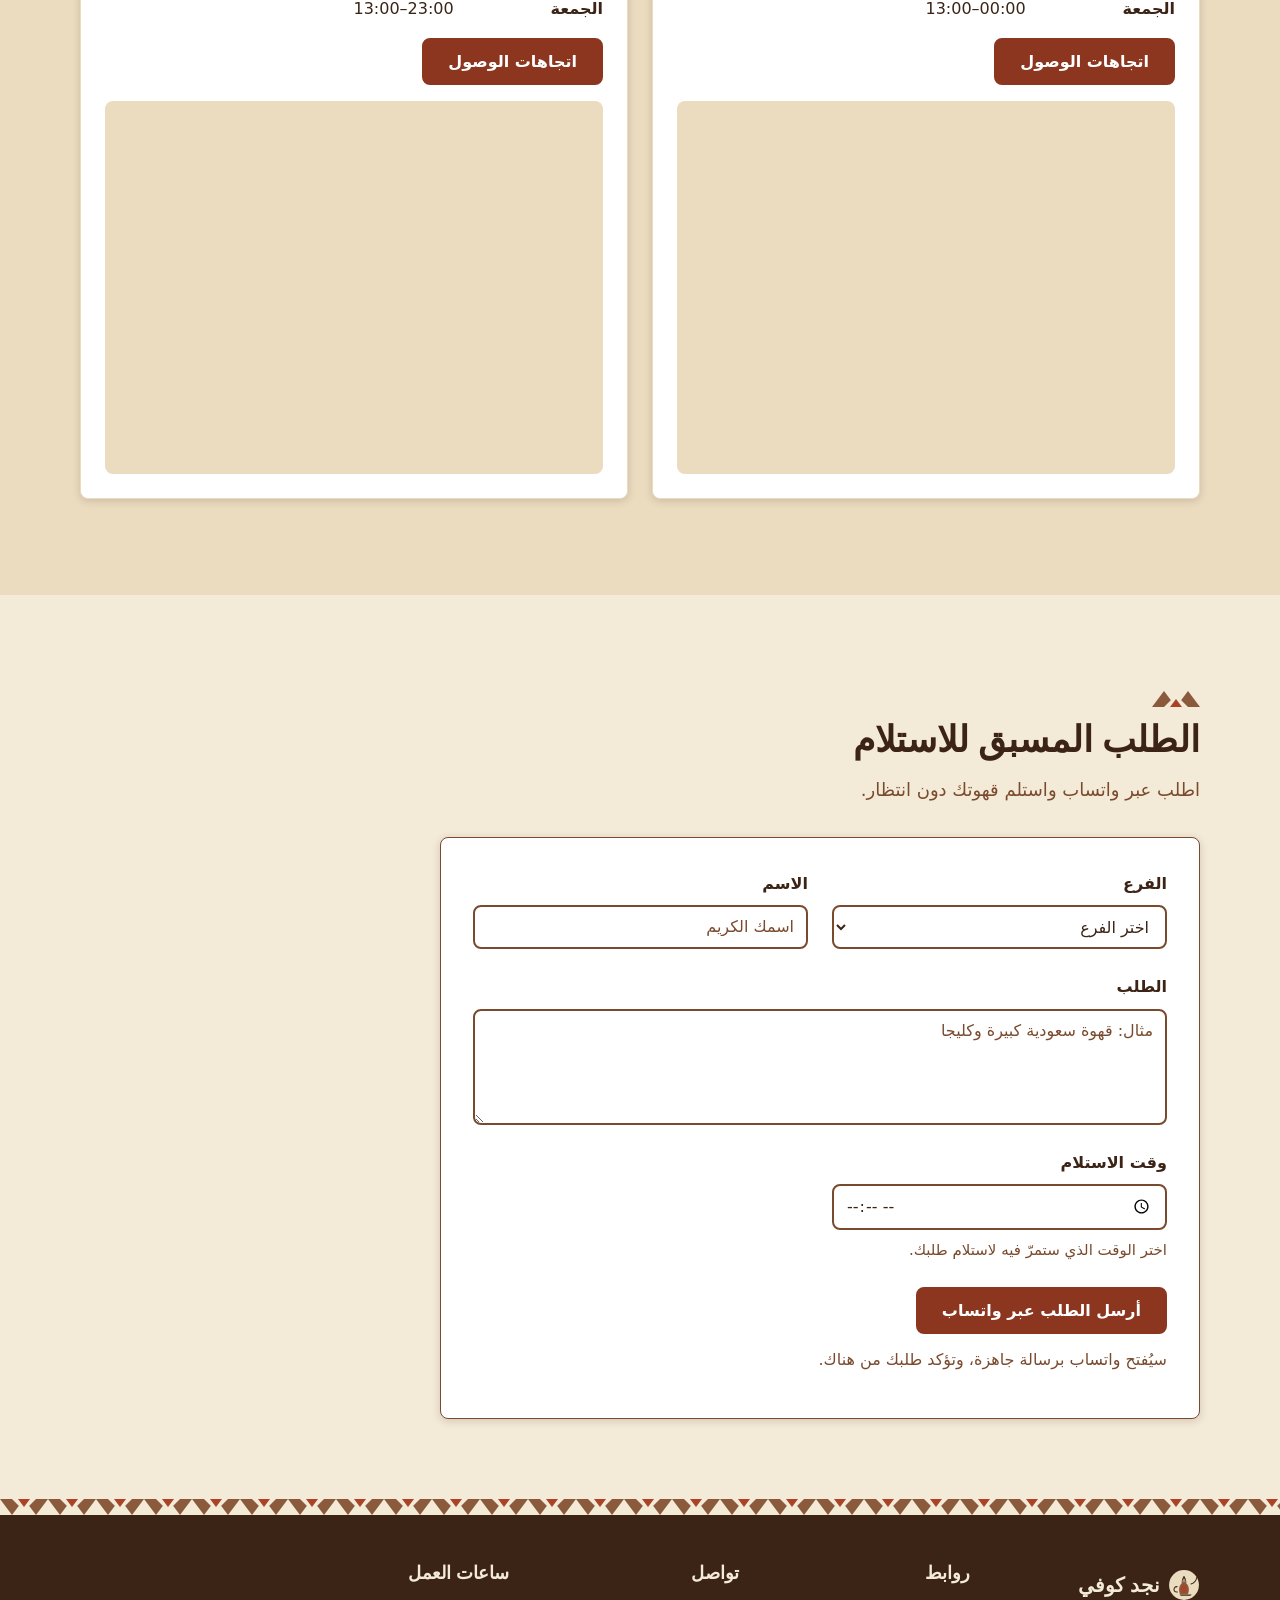
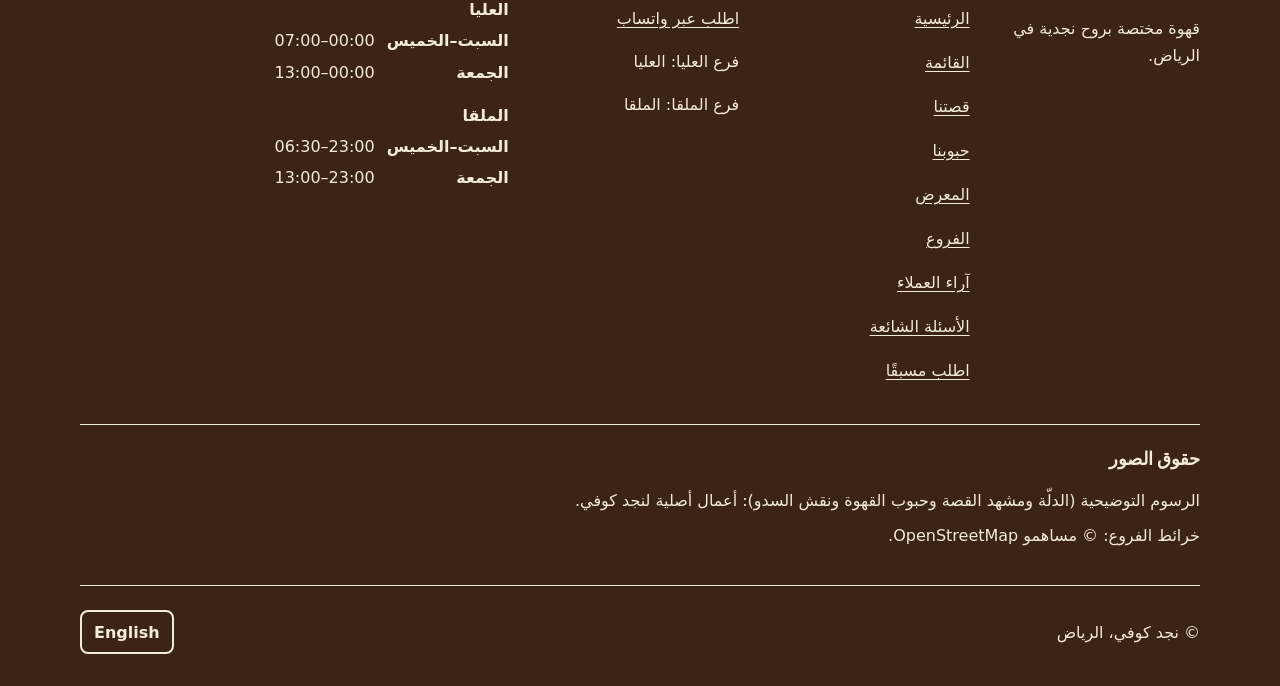
==== commit 7d051e0b: "RUN-114: bring main in Made by a ReleaseHub agent run." ====
--- a/ar/index.html
+++ b/ar/index.html
@@ -7,6 +7,7 @@
   <meta name="description" content="نجد كوفي مقهى للقهوة المختصة في الرياض بروح تراثية نجدية: القائمة وقصتنا وحبوبنا وفرعانا والطلب المسبق للاستلام.">
   <link rel="alternate" hreflang="en" href="../index.html">
   <link rel="alternate" hreflang="ar" href="index.html">
+  <meta name="theme-color" content="#F4EAD8">
   <link rel="icon" href="../assets/img/dallah.svg" type="image/svg+xml">
   <link rel="stylesheet" href="../assets/css/style.css">
 </head>
--- a/assets/css/style.css
+++ b/assets/css/style.css
@@ -77,7 +77,8 @@
 a { color: var(--henna-dark); text-underline-offset: 3px; }
 a:hover { color: var(--ink); }
 
-:focus-visible { outline: var(--ring) solid var(--ink); outline-offset: 3px; box-shadow: 0 0 0 6px var(--sand); border-radius: 2px; }
+/* NJD-7: no border-radius here, so focus keeps each control's own corners */
+:focus-visible { outline: var(--ring) solid var(--ink); outline-offset: 3px; box-shadow: 0 0 0 6px var(--sand); }
 
 .container { inline-size: min(100% - 2 * var(--space-4), var(--container)); margin-inline: auto; }
 .skip-link {
@@ -309,3 +310,12 @@
 .footer-credits { grid-column: 1 / -1; padding-block-start: var(--space-5); border-block-start: 1px solid var(--sand); }
 .credits-list li { padding-block: var(--space-1); max-inline-size: var(--measure); }
 .footer-bottom { padding-block-start: var(--space-5); border-block-start: 1px solid var(--sand); }
+
+/* ===== section: review — NJD-7 المراجعة النهائية: الجوال وإمكانية الوصول وSEO ===== */
+/* Header wraps to two rows below 360px (about 113px tall): keep anchored headings clear of it. */
+@media (max-width: 359px) { html { scroll-padding-block-start: 128px; } }
+/* The last section already has its own bottom padding: no extra gap before the footer. */
+.site-footer { margin-block-start: 0; }
+/* Tighter hero on phones; on desktop the hero and the menu no longer stack 96px + 96px. */
+.hero { padding-block: var(--space-7) var(--space-6); }
+@media (min-width: 768px) { .hero { padding-block: var(--space-8) var(--space-7); } }
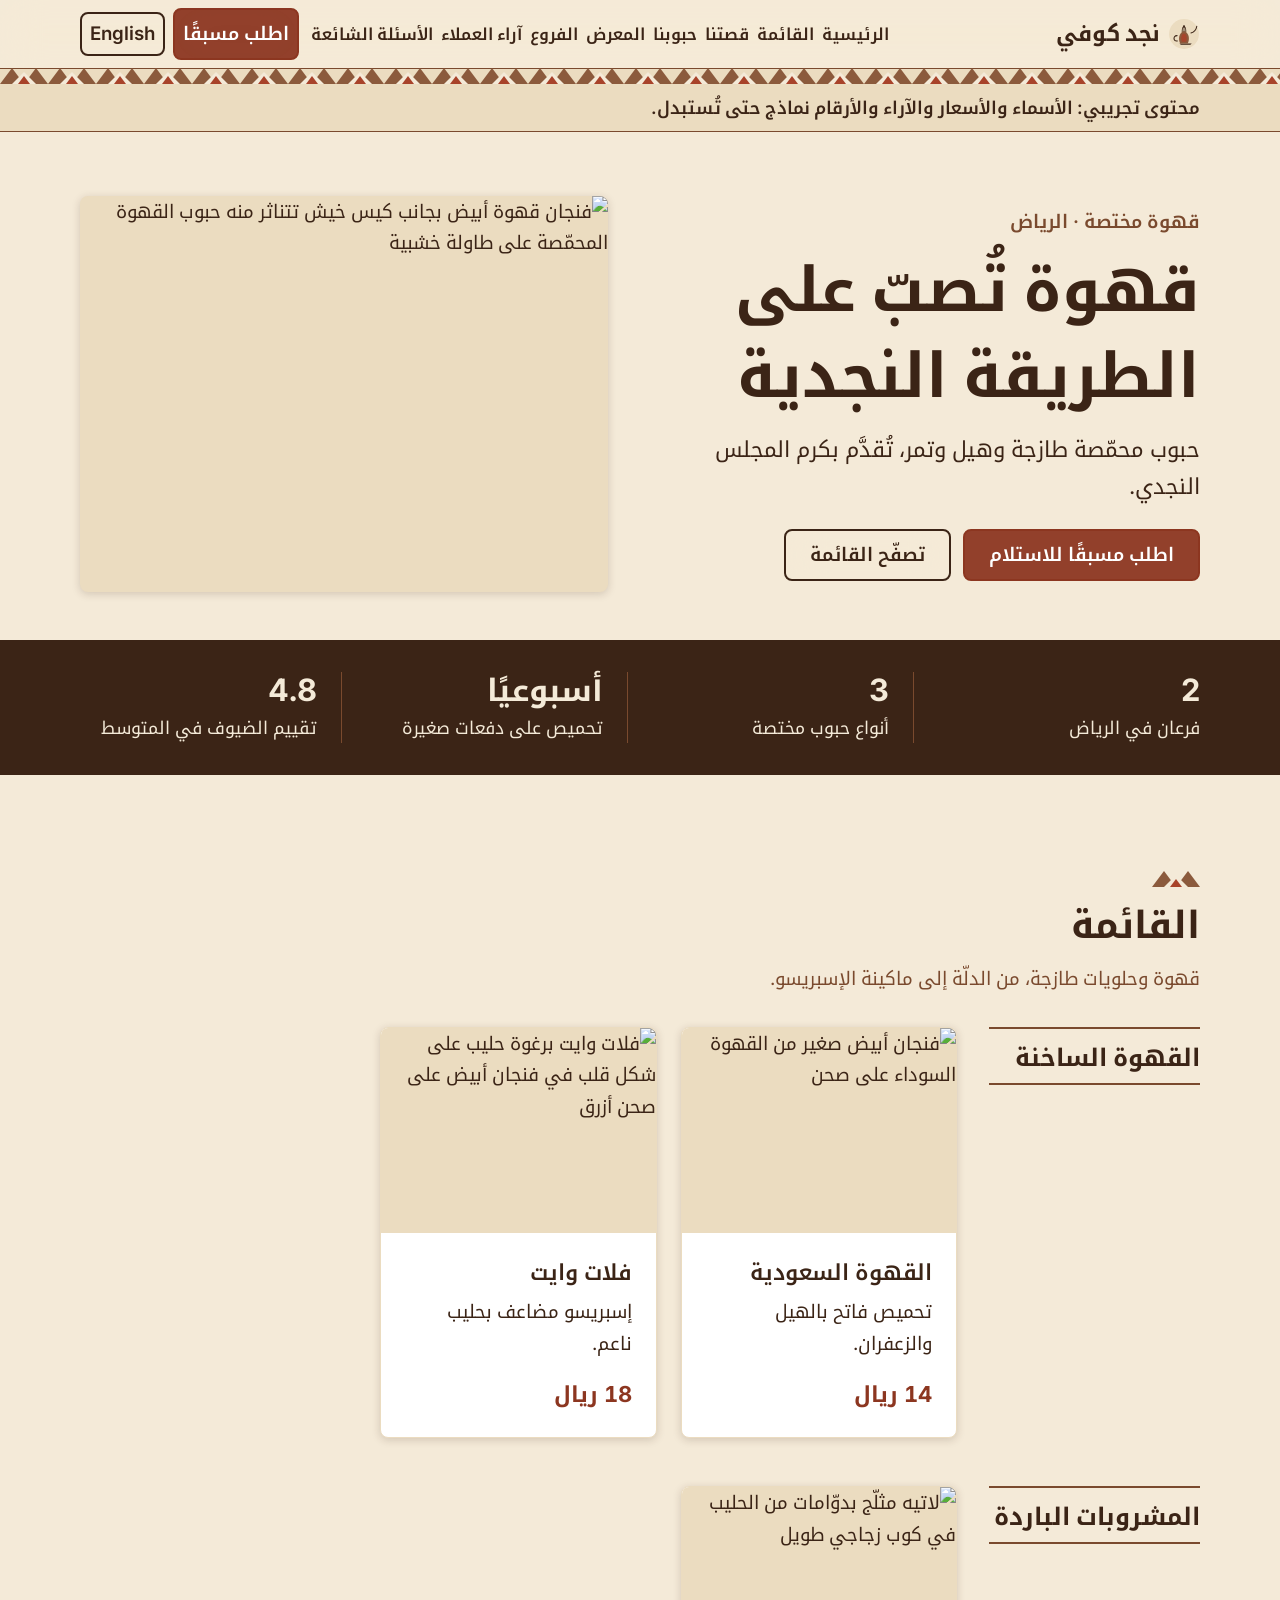
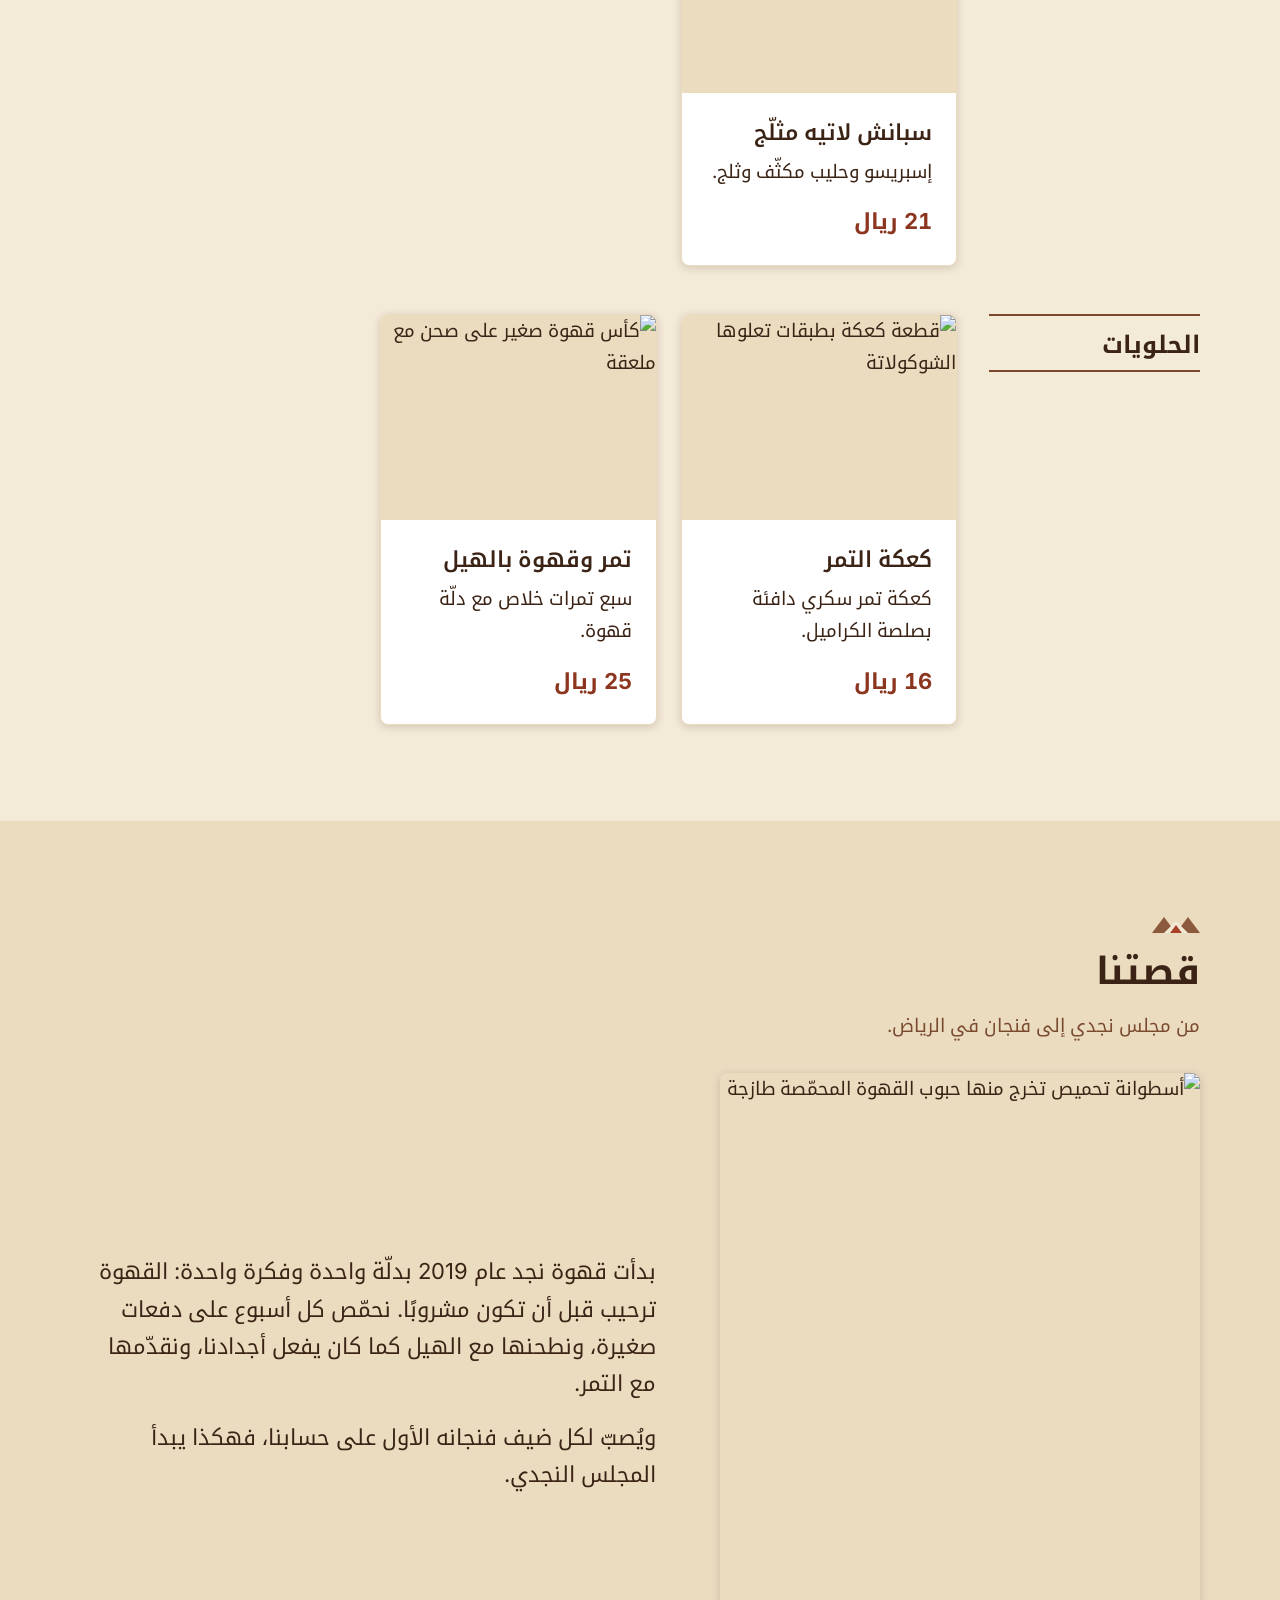
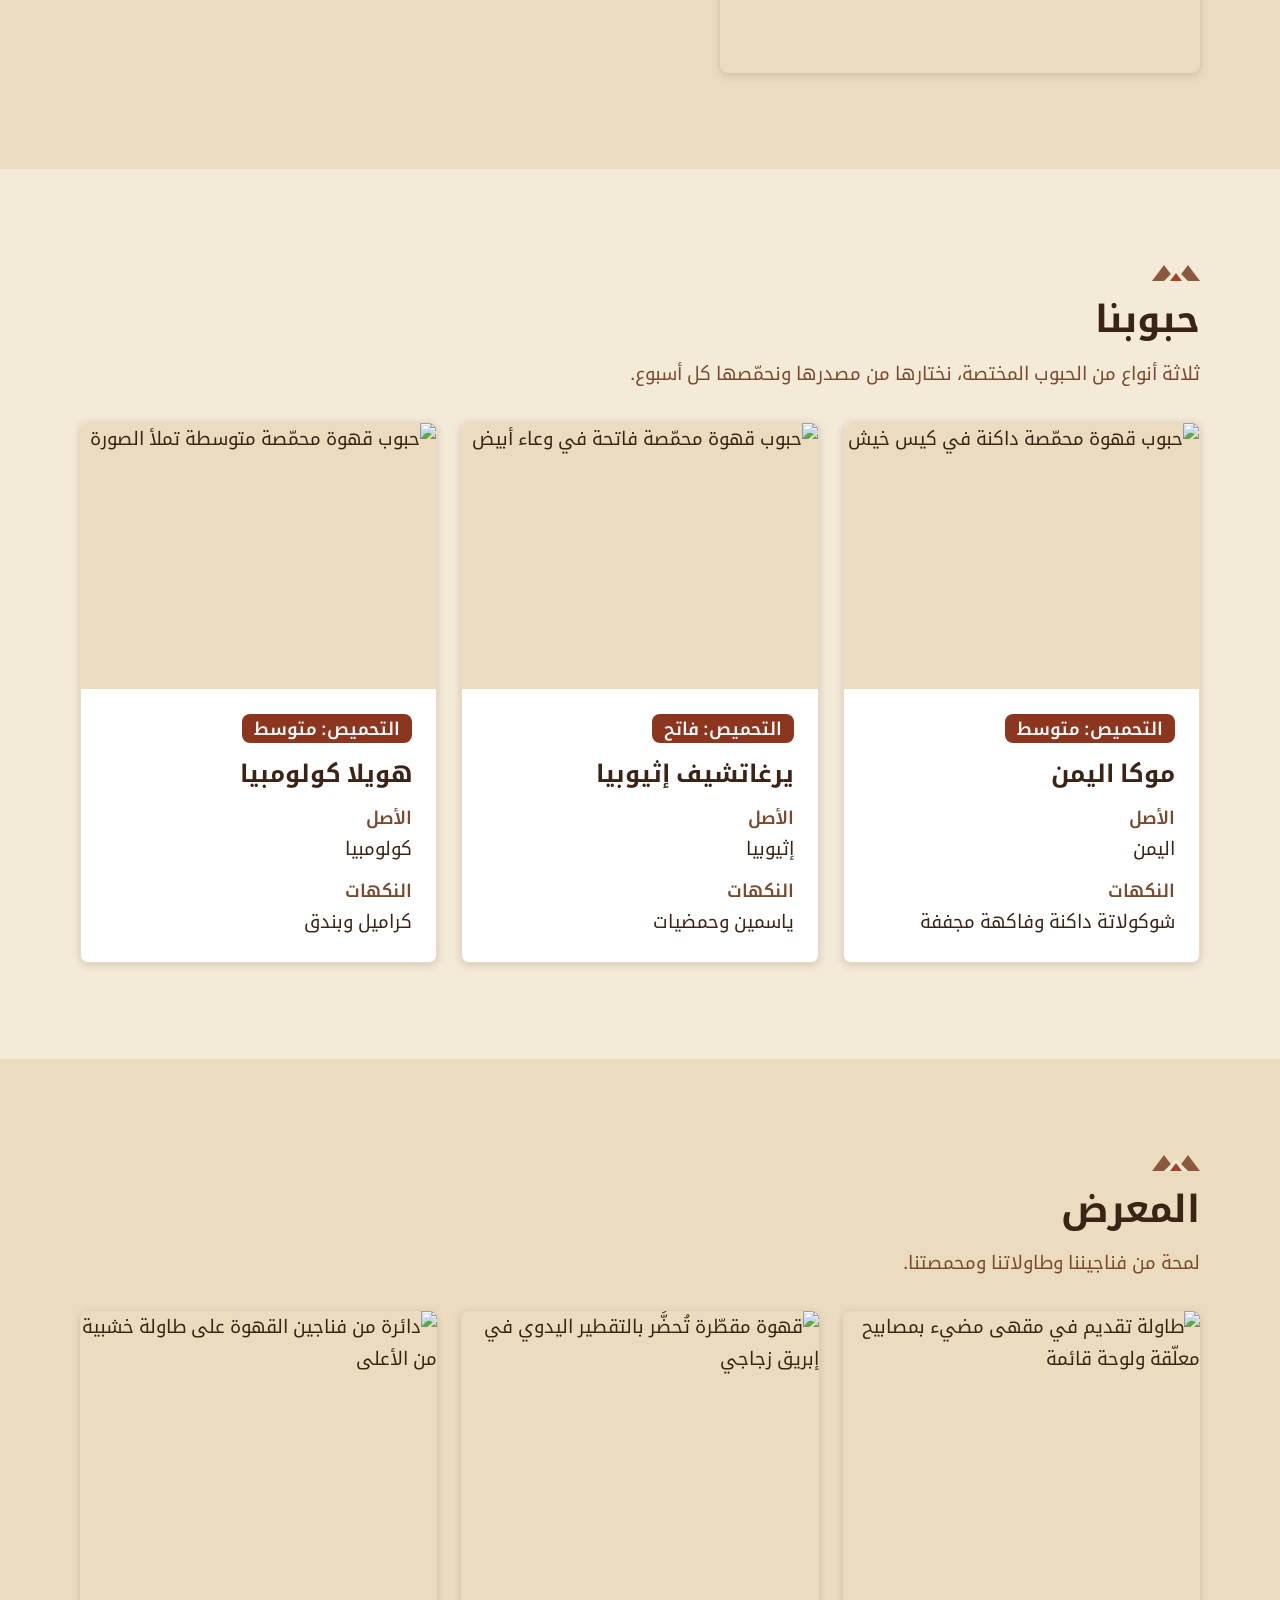
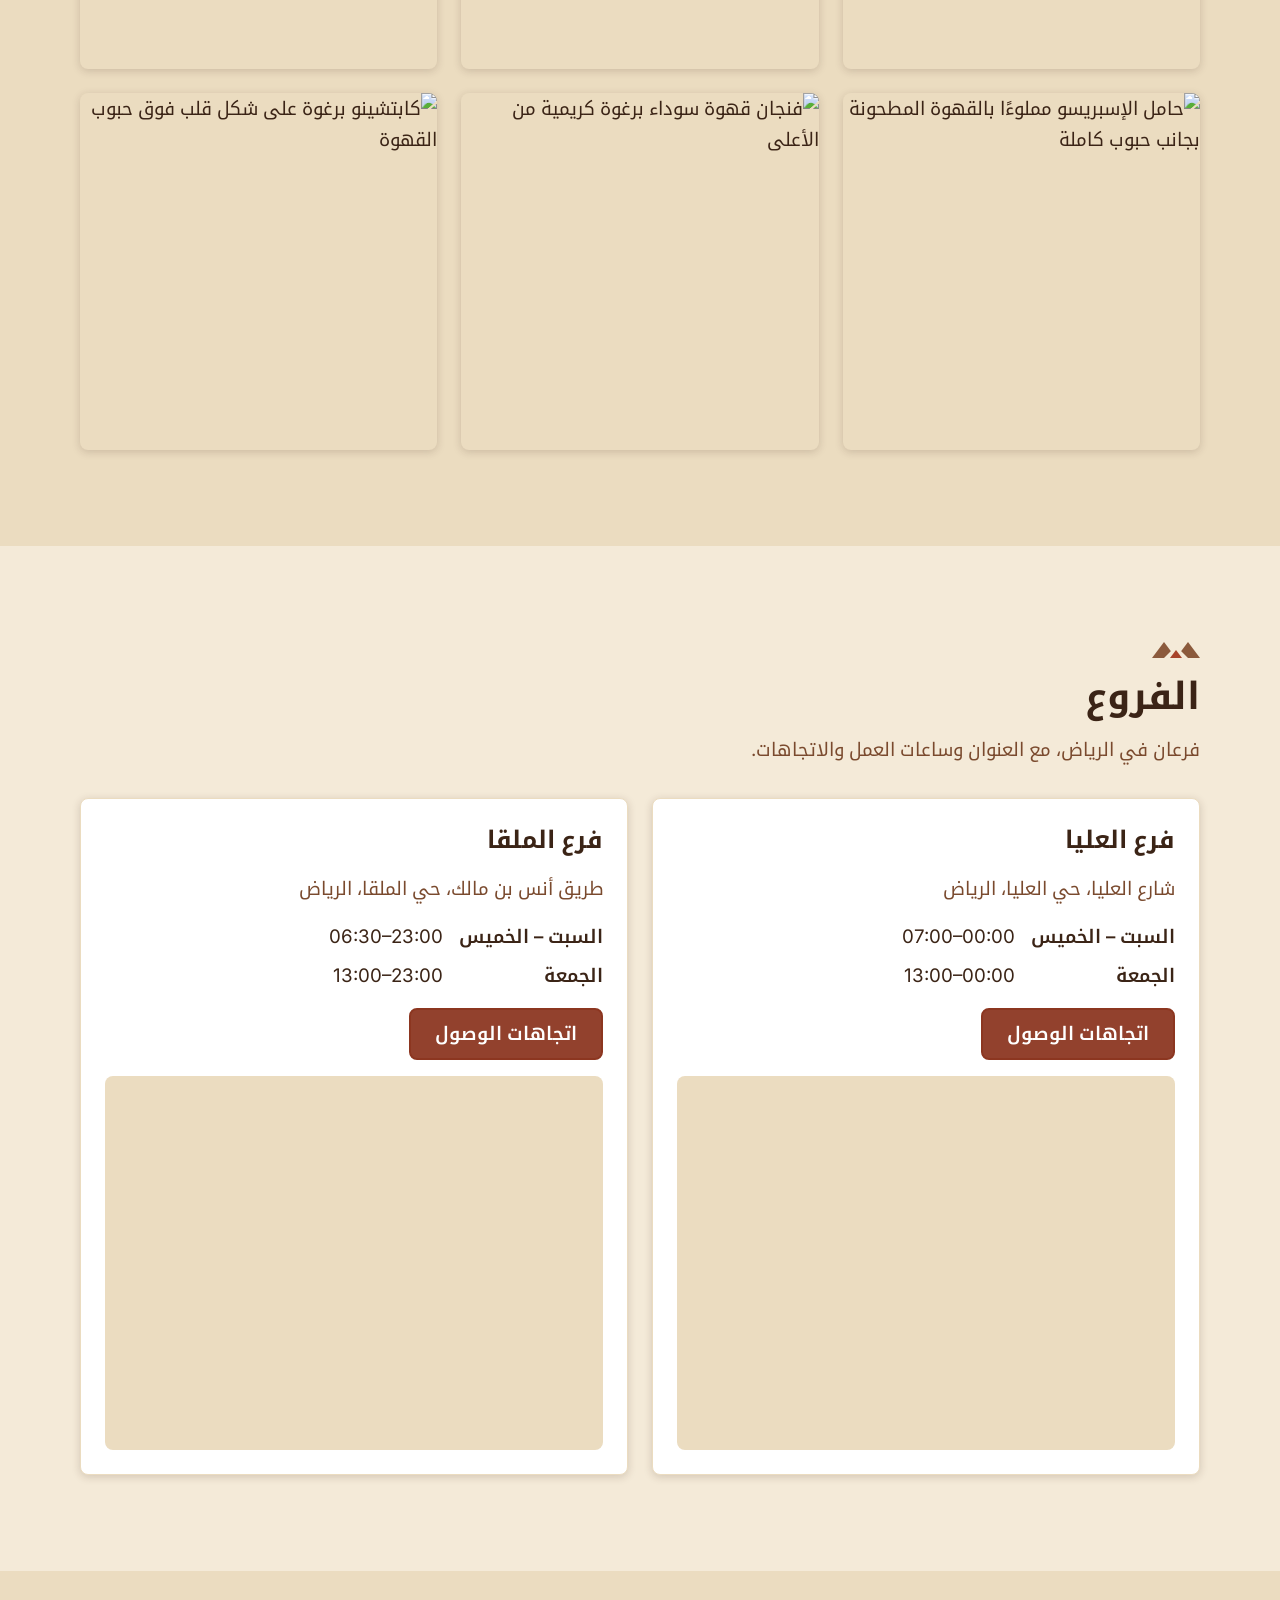
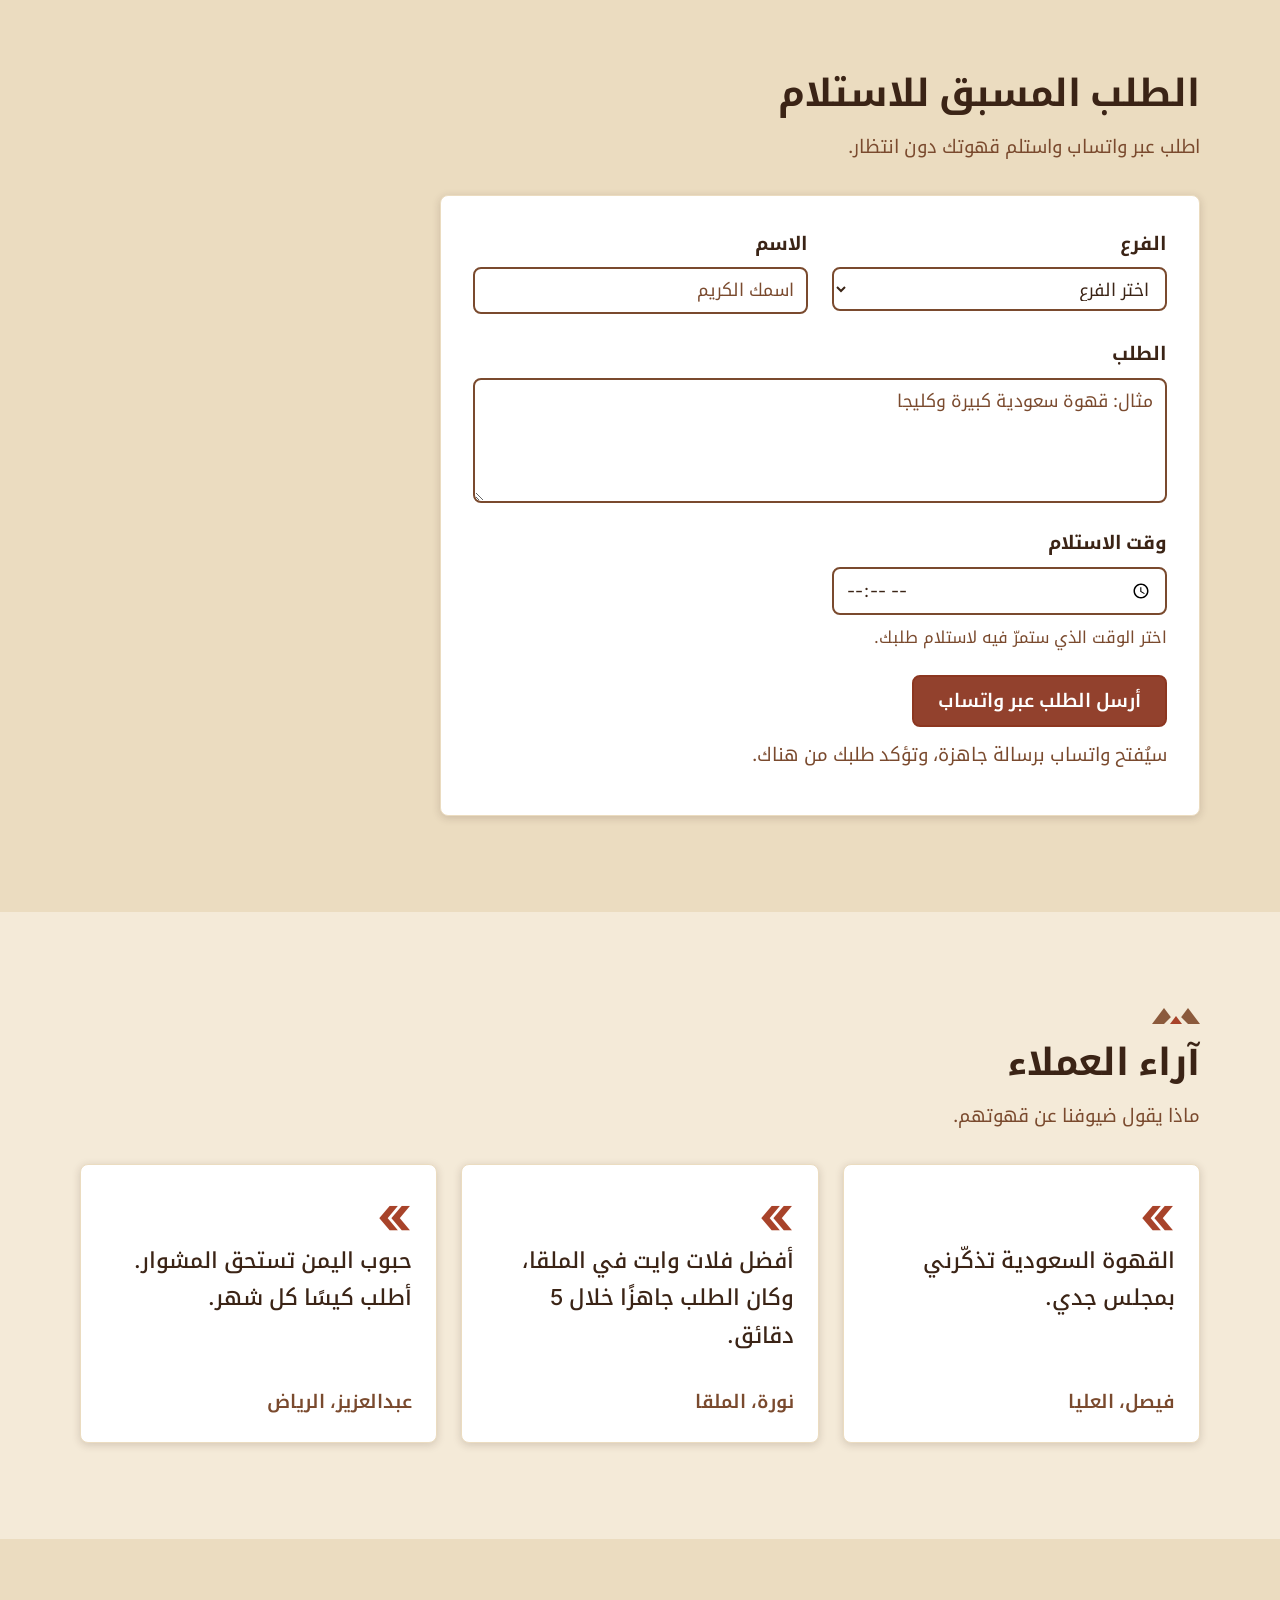
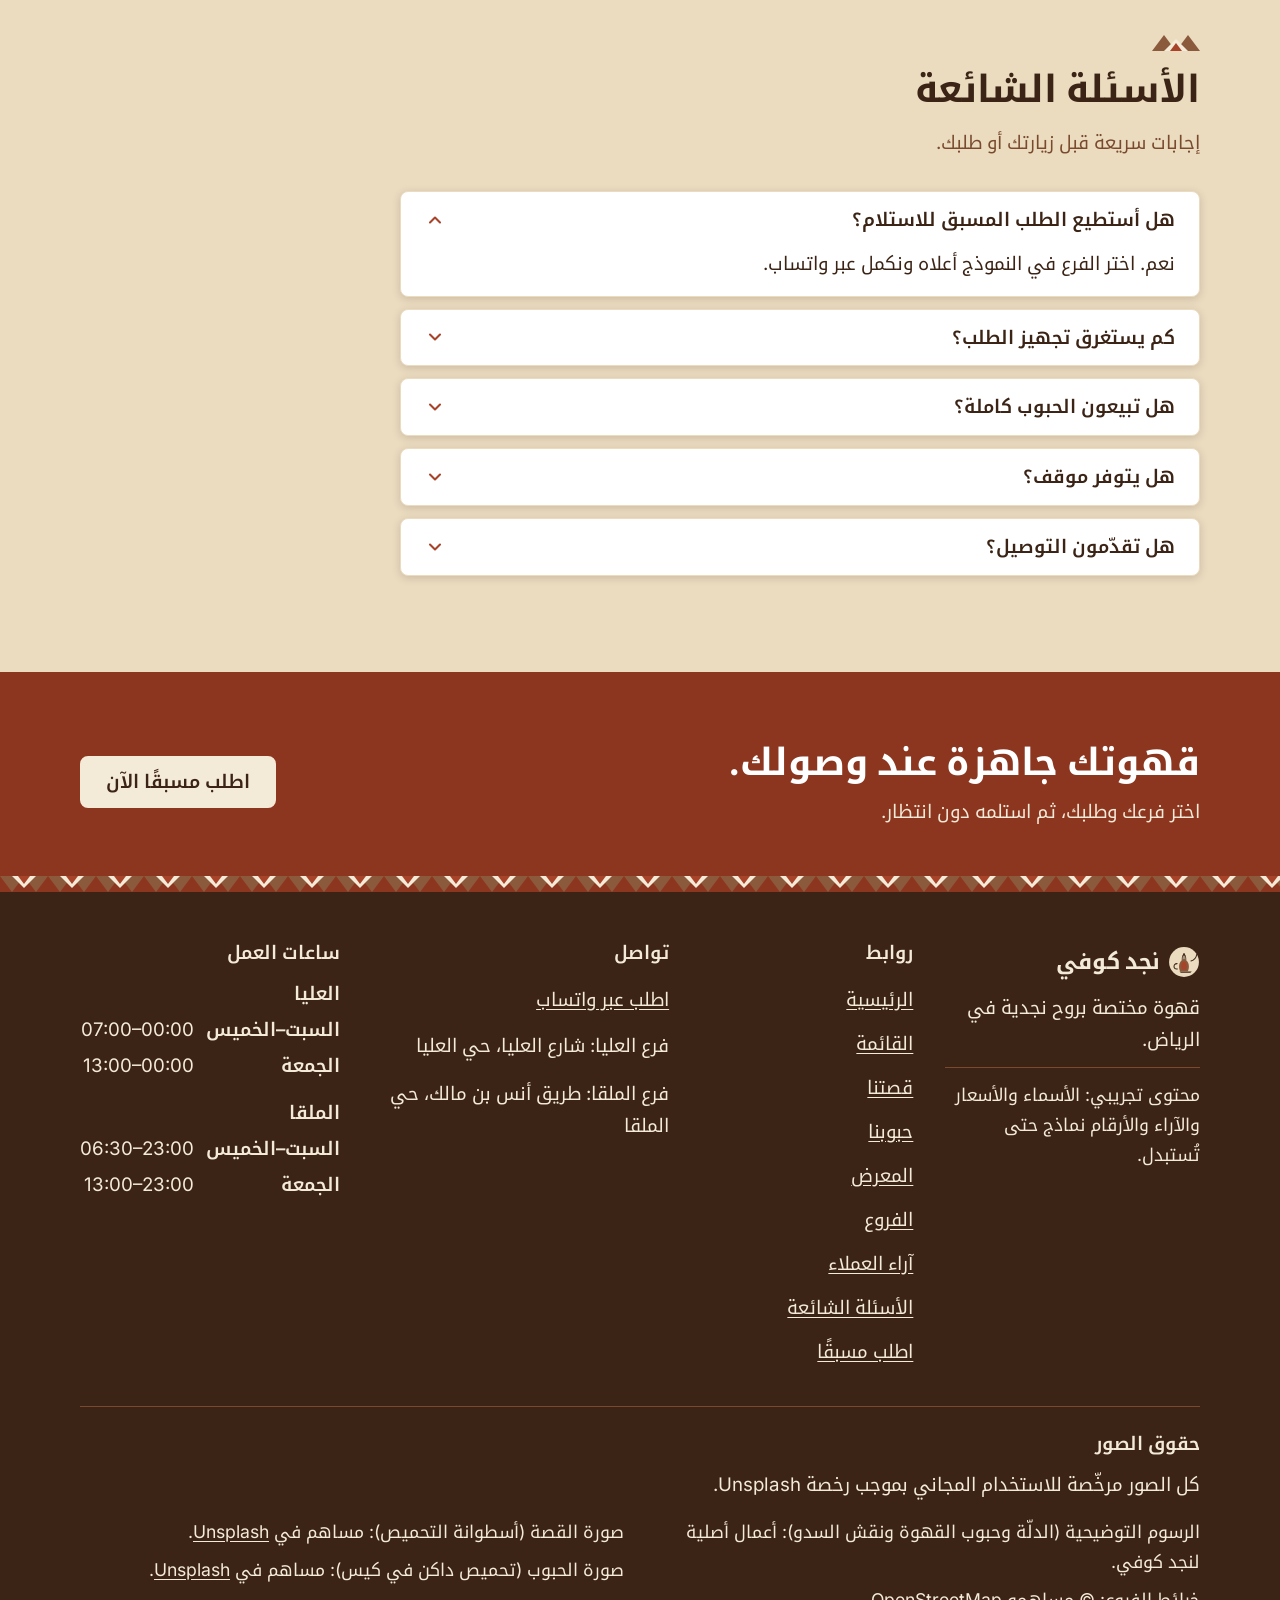
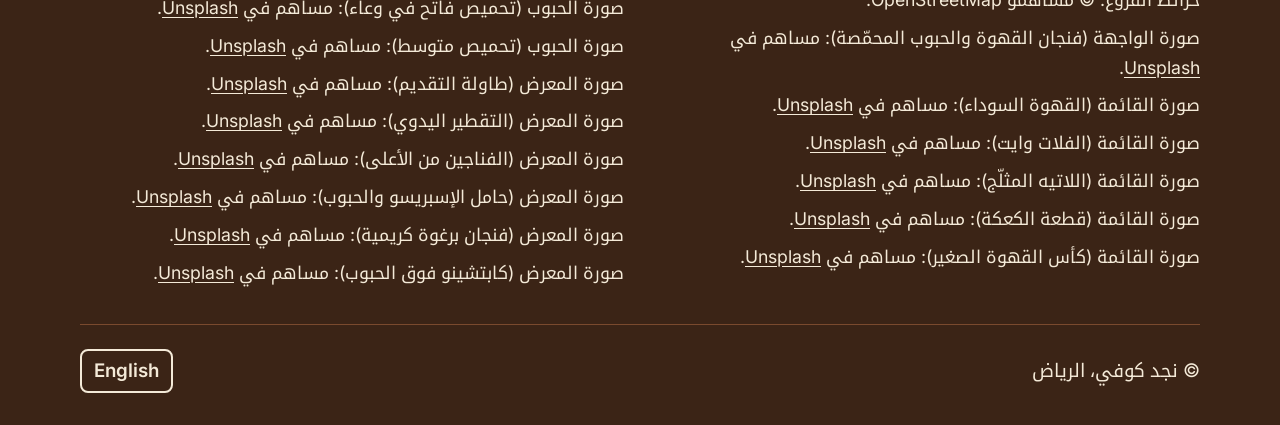
==== commit a65ce27f: "RUN-140: Complete professional redesign of both pages: Najdi heritage on Apple HIG Made by a Release" ====
--- a/ar/index.html
+++ b/ar/index.html
@@ -9,6 +9,9 @@
   <link rel="alternate" hreflang="ar" href="index.html">
   <meta name="theme-color" content="#F4EAD8">
   <link rel="icon" href="../assets/img/dallah.svg" type="image/svg+xml">
+  <link rel="preload" href="../assets/fonts/noto-kufi-arabic.woff2" as="font" type="font/woff2" crossorigin>
+  <link rel="preconnect" href="https://images.unsplash.com" crossorigin>
+  <script>document.documentElement.classList.add('js')</script>
   <link rel="stylesheet" href="../assets/css/style.css">
 </head>
 <body>
@@ -36,95 +39,89 @@
   </header>
 
   <main id="main">
-    <div class="hero">
+    <div class="demo-note"><div class="container"><p>محتوى تجريبي: الأسماء والأسعار والآراء والأرقام نماذج حتى تُستبدل.</p></div></div>
+    <div class="hero" id="hero">
       <div class="container hero-inner">
-        <div>
+        <div class="hero-copy">
           <p class="eyebrow">قهوة مختصة · الرياض</p>
-          <h1>قهوة بروح نجد</h1>
-          <p class="lead">حبوب محمصة طازجة وهيل وتمر، تُقدَّم بكرم المجلس النجدي.</p>
-          <a class="btn" href="#order">اطلب مسبقًا للاستلام</a>
-        </div>
-        <img class="hero-art" src="../assets/img/dallah.svg" alt="رسم لدلة قهوة نجدية" width="240" height="240">
+          <h1>قهوة تُصبّ على الطريقة النجدية</h1>
+          <p class="lead">حبوب محمّصة طازجة وهيل وتمر، تُقدَّم بكرم المجلس النجدي.</p>
+          <div class="hero-actions">
+            <a class="btn" href="#order">اطلب مسبقًا للاستلام</a>
+            <a class="btn btn-secondary" href="#menu">تصفّح القائمة</a>
+          </div>
+        </div>
+        <img class="hero-photo" src="https://images.unsplash.com/photo-1459755486867-b55449bb39ff?auto=format&amp;fit=crop&amp;w=1200&amp;h=900&amp;q=70" srcset="https://images.unsplash.com/photo-1459755486867-b55449bb39ff?auto=format&amp;fit=crop&amp;w=640&amp;h=480&amp;q=70 640w, https://images.unsplash.com/photo-1459755486867-b55449bb39ff?auto=format&amp;fit=crop&amp;w=1200&amp;h=900&amp;q=70 1200w" sizes="(min-width: 1024px) 560px, 100vw" alt="فنجان قهوة أبيض بجانب كيس خيش تتناثر منه حبوب القهوة المحمّصة على طاولة خشبية" width="1200" height="900" fetchpriority="high">
+      </div>
+      <div class="stats">
+        <ul class="container stats-list">
+          <li><strong><bdi>2</bdi></strong><span>فرعان في الرياض</span></li>
+          <li><strong><bdi>3</bdi></strong><span>أنواع حبوب مختصة</span></li>
+          <li><strong>أسبوعيًا</strong><span>تحميص على دفعات صغيرة</span></li>
+          <li><strong><bdi>4.8</bdi></strong><span>تقييم الضيوف في المتوسط</span></li>
+        </ul>
       </div>
     </div>
 
     <!-- section:menu -->
     <section class="section" id="menu" aria-labelledby="menu-title">
       <div class="container">
-        <h2 id="menu-title">القائمة</h2>
-        <p class="section-lead">قهوة ساخنة وباردة ومشروبات تراثية وحلويات تُخبز كل صباح.</p>
+        <div class="section-head">
+          <h2 id="menu-title">القائمة</h2>
+          <p class="section-lead">قهوة وحلويات طازجة، من الدلّة إلى ماكينة الإسبريسو.</p>
+        </div>
         <div class="menu-category" role="group" aria-labelledby="menu-hot">
-          <h3 id="menu-hot">قهوة ساخنة</h3>
+          <h3 id="menu-hot">القهوة الساخنة</h3>
           <ul class="menu-grid">
-            <li class="menu-card">
-              <h4 class="menu-name">قهوة سعودية بالهيل</h4>
-              <p class="menu-desc">تحميص خفيف بنكهة الهيل، تُصبّ من الدلة.</p>
-              <p class="menu-price"><bdi>12</bdi> ر.س</p>
+            <li class="card menu-card">
+              <div class="card-media"><img src="https://images.unsplash.com/photo-1504630083234-14187a9df0f5?auto=format&amp;fit=crop&amp;w=640&amp;h=480&amp;q=70" alt="فنجان أبيض صغير من القهوة السوداء على صحن" width="640" height="480" loading="lazy" decoding="async"></div>
+              <div class="card-body">
+                <h4 class="menu-name">القهوة السعودية</h4>
+                <p class="menu-desc">تحميص فاتح بالهيل والزعفران.</p>
+                <p class="menu-price"><bdi>14</bdi> ريال</p>
+              </div>
             </li>
-            <li class="menu-card">
-              <h4 class="menu-name">قهوة خولانية</h4>
-              <p class="menu-desc">حبوب ناعمة بنكهة الفاكهة من مرتفعات خولان في اليمن.</p>
-              <p class="menu-price"><bdi>14</bdi> ر.س</p>
-            </li>
-            <li class="menu-card">
-              <h4 class="menu-name">فلات وايت</h4>
-              <p class="menu-desc">جرعتان من الإسبريسو مع حليب مبخّر ناعم.</p>
-              <p class="menu-price"><bdi>18</bdi> ر.س</p>
-            </li>
-            <li class="menu-card">
-              <h4 class="menu-name">قهوة تركية</h4>
-              <p class="menu-desc">مطحونة ناعمة ومغلية ببطء في إبريق صغير.</p>
-              <p class="menu-price"><bdi>14</bdi> ر.س</p>
+            <li class="card menu-card">
+              <div class="card-media"><img src="https://images.unsplash.com/photo-1485808191679-5f86510681a2?auto=format&amp;fit=crop&amp;w=640&amp;h=480&amp;q=70" alt="فلات وايت برغوة حليب على شكل قلب في فنجان أبيض على صحن أزرق" width="640" height="480" loading="lazy" decoding="async"></div>
+              <div class="card-body">
+                <h4 class="menu-name">فلات وايت</h4>
+                <p class="menu-desc">إسبريسو مضاعف بحليب ناعم.</p>
+                <p class="menu-price"><bdi>18</bdi> ريال</p>
+              </div>
             </li>
           </ul>
         </div>
-        <div class="menu-category" role="group" aria-labelledby="menu-iced">
-          <h3 id="menu-iced">مثلجة</h3>
+        <div class="menu-category" role="group" aria-labelledby="menu-cold">
+          <h3 id="menu-cold">المشروبات الباردة</h3>
           <ul class="menu-grid">
-            <li class="menu-card">
-              <h4 class="menu-name">آيس لاتيه</h4>
-              <p class="menu-desc">إسبريسو بارد مع الحليب البارد والثلج.</p>
-              <p class="menu-price"><bdi>20</bdi> ر.س</p>
-            </li>
-            <li class="menu-card">
-              <h4 class="menu-name">كولد برو</h4>
-              <p class="menu-desc">منقوعة ست عشرة ساعة وتُقدَّم مع الثلج.</p>
-              <p class="menu-price"><bdi>19</bdi> ر.س</p>
-            </li>
-            <li class="menu-card">
-              <h4 class="menu-name">آيس سبانش لاتيه</h4>
-              <p class="menu-desc">إسبريسو وحليب وطبقة من الحليب المكثف المحلى.</p>
-              <p class="menu-price"><bdi>22</bdi> ر.س</p>
-            </li>
-            <li class="menu-card">
-              <h4 class="menu-name">قهوة مثلجة بالهيل</h4>
-              <p class="menu-desc">قهوتنا السعودية مبرّدة ومصبوبة على الثلج.</p>
-              <p class="menu-price"><bdi>18</bdi> ر.س</p>
+            <li class="card menu-card">
+              <div class="card-media"><img src="https://images.unsplash.com/photo-1517701604599-bb29b565090c?auto=format&amp;fit=crop&amp;w=640&amp;h=480&amp;q=70" alt="لاتيه مثلّج بدوّامات من الحليب في كوب زجاجي طويل" width="640" height="480" loading="lazy" decoding="async"></div>
+              <div class="card-body">
+                <h4 class="menu-name">سبانش لاتيه مثلّج</h4>
+                <p class="menu-desc">إسبريسو وحليب مكثّف وثلج.</p>
+                <p class="menu-price"><bdi>21</bdi> ريال</p>
+              </div>
             </li>
           </ul>
         </div>
         <div class="menu-category" role="group" aria-labelledby="menu-sweets">
-          <h3 id="menu-sweets">حلويات</h3>
+          <h3 id="menu-sweets">الحلويات</h3>
           <ul class="menu-grid">
-            <li class="menu-card">
-              <h4 class="menu-name">كيكة التمر</h4>
-              <p class="menu-desc">كيكة تمر دافئة مع رشة صلصة الكراميل.</p>
-              <p class="menu-price"><bdi>16</bdi> ر.س</p>
+            <li class="card menu-card">
+              <div class="card-media"><img src="https://images.unsplash.com/photo-1571115177098-24ec42ed204d?auto=format&amp;fit=crop&amp;w=640&amp;h=480&amp;q=70" alt="قطعة كعكة بطبقات تعلوها الشوكولاتة" width="640" height="480" loading="lazy" decoding="async"></div>
+              <div class="card-body">
+                <h4 class="menu-name">كعكة التمر</h4>
+                <p class="menu-desc">كعكة تمر سكري دافئة بصلصة الكراميل.</p>
+                <p class="menu-price"><bdi>16</bdi> ريال</p>
+              </div>
             </li>
-            <li class="menu-card">
-              <h4 class="menu-name">كيكة الحليب بالزعفران</h4>
-              <p class="menu-desc">إسفنج طري منقوع بالحليب ومعطّر بالزعفران.</p>
-              <p class="menu-price"><bdi>18</bdi> ر.س</p>
-            </li>
-            <li class="menu-card">
-              <h4 class="menu-name">معمول</h4>
-              <p class="menu-desc">كعكة سميد بالزبدة محشوة بتمر السكري.</p>
-              <p class="menu-price"><bdi>12</bdi> ر.س</p>
-            </li>
-            <li class="menu-card">
-              <h4 class="menu-name">كوكيز الهيل</h4>
-              <p class="menu-desc">بسكويت هش بالهيل المطحون يُخبز كل صباح.</p>
-              <p class="menu-price"><bdi>10</bdi> ر.س</p>
+            <li class="card menu-card">
+              <div class="card-media"><img src="https://images.unsplash.com/photo-1610889556528-9a770e32642f?auto=format&amp;fit=crop&amp;w=640&amp;h=480&amp;q=70" alt="كأس قهوة صغير على صحن مع ملعقة" width="640" height="480" loading="lazy" decoding="async"></div>
+              <div class="card-body">
+                <h4 class="menu-name">تمر وقهوة بالهيل</h4>
+                <p class="menu-desc">سبع تمرات خلاص مع دلّة قهوة.</p>
+                <p class="menu-price"><bdi>25</bdi> ريال</p>
+              </div>
             </li>
           </ul>
         </div>
@@ -135,13 +132,15 @@
     <!-- section:story -->
     <section class="section" id="story" aria-labelledby="story-title">
       <div class="container">
-        <h2 id="story-title">قصتنا</h2>
-        <p class="section-lead">مقهى في الرياض نما من كرم الضيافة النجدية.</p>
+        <div class="section-head">
+          <h2 id="story-title">قصتنا</h2>
+          <p class="section-lead">من مجلس نجدي إلى فنجان في الرياض.</p>
+        </div>
         <div class="story-split">
-          <img class="story-art" src="../assets/img/story-dallah.svg" alt="دلة قهوة وفنجانان صغيران على صينية بأسلوب نجدي" width="240" height="240">
+          <div class="story-media"><img src="https://images.unsplash.com/photo-1511537190424-bbbab87ac5eb?auto=format&amp;fit=crop&amp;w=800&amp;h=1000&amp;q=70" alt="أسطوانة تحميص تخرج منها حبوب القهوة المحمّصة طازجة" width="800" height="1000" loading="lazy" decoding="async"></div>
           <div class="story-text">
-            <p>نجد كوفي مقهى في الرياض قام على كرم الضيافة النجدية، حيث يُصبّ فنجان القهوة العربية لكل ضيف يدخل.</p>
-            <p>نحمّص حبوبنا على دفعات صغيرة ليكون كل فنجان طازجًا، ونقدّمه كما نقدّمه في مجلسنا.</p>
+            <p>بدأت قهوة نجد عام <bdi>2019</bdi> بدلّة واحدة وفكرة واحدة: القهوة ترحيب قبل أن تكون مشروبًا. نحمّص كل أسبوع على دفعات صغيرة، ونطحنها مع الهيل كما كان يفعل أجدادنا، ونقدّمها مع التمر.</p>
+            <p>ويُصبّ لكل ضيف فنجانه الأول على حسابنا، فهكذا يبدأ المجلس النجدي.</p>
           </div>
         </div>
       </div>
@@ -151,49 +150,78 @@
     <!-- section:beans -->
     <section class="section" id="beans" aria-labelledby="beans-title">
       <div class="container">
-        <h2 id="beans-title">حبوبنا</h2>
-        <p class="section-lead">حبوب نختارها من مصدرها ونحمصها على دفعات صغيرة لنحافظ على نكهتها.</p>
+        <div class="section-head">
+          <h2 id="beans-title">حبوبنا</h2>
+          <p class="section-lead">ثلاثة أنواع من الحبوب المختصة، نختارها من مصدرها ونحمّصها كل أسبوع.</p>
+        </div>
         <ul class="bean-grid">
-          <li class="bean-card">
-            <img class="bean-icon" src="../assets/img/bean-ethiopia.svg" alt="حبة بن للتحميص الفاتح الإثيوبي" width="96" height="96">
-            <h3>إثيوبيا يرغاشيفي</h3>
-            <dl>
-              <dt>الأصل</dt><dd>يرغاشيفي، إثيوبيا</dd>
-              <dt>التحميص</dt><dd>فاتح</dd>
-              <dt>نكهات التذوق</dt><dd>ياسمين وحمضيات وعسل</dd>
-            </dl>
+          <li class="card bean-card">
+            <div class="card-media"><img src="https://images.unsplash.com/photo-1524350876685-274059332603?auto=format&amp;fit=crop&amp;w=640&amp;h=480&amp;q=70" alt="حبوب قهوة محمّصة داكنة في كيس خيش" width="640" height="480" loading="lazy" decoding="async"></div>
+            <div class="card-body">
+              <p class="bean-roast"><span class="badge">التحميص: متوسط</span></p>
+              <h3>موكا اليمن</h3>
+              <dl>
+                <dt>الأصل</dt><dd>اليمن</dd>
+                <dt>النكهات</dt><dd>شوكولاتة داكنة وفاكهة مجففة</dd>
+              </dl>
+            </div>
           </li>
-          <li class="bean-card">
-            <img class="bean-icon" src="../assets/img/bean-colombia.svg" alt="حبة بن للتحميص المتوسط الكولومبي" width="96" height="96">
-            <h3>كولومبيا هويلا</h3>
-            <dl>
-              <dt>الأصل</dt><dd>هويلا، كولومبيا</dd>
-              <dt>التحميص</dt><dd>متوسط</dd>
-              <dt>نكهات التذوق</dt><dd>كراميل وتمر ولوز</dd>
-            </dl>
+          <li class="card bean-card">
+            <div class="card-media"><img src="https://images.unsplash.com/photo-1587734195503-904fca47e0e9?auto=format&amp;fit=crop&amp;w=640&amp;h=480&amp;q=70" alt="حبوب قهوة محمّصة فاتحة في وعاء أبيض" width="640" height="480" loading="lazy" decoding="async"></div>
+            <div class="card-body">
+              <p class="bean-roast"><span class="badge">التحميص: فاتح</span></p>
+              <h3>يرغاتشيف إثيوبيا</h3>
+              <dl>
+                <dt>الأصل</dt><dd>إثيوبيا</dd>
+                <dt>النكهات</dt><dd>ياسمين وحمضيات</dd>
+              </dl>
+            </div>
           </li>
-          <li class="bean-card">
-            <img class="bean-icon" src="../assets/img/bean-yemen.svg" alt="حبة بن للتحميص الداكن اليمني" width="96" height="96">
-            <h3>اليمن حراز</h3>
-            <dl>
-              <dt>الأصل</dt><dd>حراز، اليمن</dd>
-              <dt>التحميص</dt><dd>داكن</dd>
-              <dt>نكهات التذوق</dt><dd>هيل وتمر وتوابل</dd>
-            </dl>
+          <li class="card bean-card">
+            <div class="card-media"><img src="https://images.unsplash.com/photo-1447933601403-0c6688de566e?auto=format&amp;fit=crop&amp;w=640&amp;h=480&amp;q=70" alt="حبوب قهوة محمّصة متوسطة تملأ الصورة" width="640" height="480" loading="lazy" decoding="async"></div>
+            <div class="card-body">
+              <p class="bean-roast"><span class="badge">التحميص: متوسط</span></p>
+              <h3>هويلا كولومبيا</h3>
+              <dl>
+                <dt>الأصل</dt><dd>كولومبيا</dd>
+                <dt>النكهات</dt><dd>كراميل وبندق</dd>
+              </dl>
+            </div>
           </li>
         </ul>
       </div>
     </section>
     <!-- /section:beans -->
+
+    <!-- section:gallery -->
+    <section class="section" id="gallery" aria-labelledby="gallery-title">
+      <div class="container">
+        <div class="section-head">
+          <h2 id="gallery-title">المعرض</h2>
+          <p class="section-lead">لمحة من فناجيننا وطاولاتنا ومحمصتنا.</p>
+        </div>
+        <ul class="gallery-grid">
+          <li><img src="https://images.unsplash.com/photo-1453614512568-c4024d13c247?auto=format&amp;fit=crop&amp;w=640&amp;h=640&amp;q=70" alt="طاولة تقديم في مقهى مضيء بمصابيح معلّقة ولوحة قائمة" width="640" height="640" loading="lazy" decoding="async"></li>
+          <li><img src="https://images.unsplash.com/photo-1442512595331-e89e73853f31?auto=format&amp;fit=crop&amp;w=640&amp;h=640&amp;q=70" alt="قهوة مقطّرة تُحضَّر بالتقطير اليدوي في إبريق زجاجي" width="640" height="640" loading="lazy" decoding="async"></li>
+          <li><img src="https://images.unsplash.com/photo-1498804103079-a6351b050096?auto=format&amp;fit=crop&amp;w=640&amp;h=640&amp;q=70" alt="دائرة من فناجين القهوة على طاولة خشبية من الأعلى" width="640" height="640" loading="lazy" decoding="async"></li>
+          <li><img src="https://images.unsplash.com/photo-1511920170033-f8396924c348?auto=format&amp;fit=crop&amp;w=640&amp;h=640&amp;q=70" alt="حامل الإسبريسو مملوءًا بالقهوة المطحونة بجانب حبوب كاملة" width="640" height="640" loading="lazy" decoding="async"></li>
+          <li><img src="https://images.unsplash.com/photo-1514432324607-a09d9b4aefdd?auto=format&amp;fit=crop&amp;w=640&amp;h=640&amp;q=70" alt="فنجان قهوة سوداء برغوة كريمية من الأعلى" width="640" height="640" loading="lazy" decoding="async"></li>
+          <li><img src="https://images.unsplash.com/photo-1512568400610-62da28bc8a13?auto=format&amp;fit=crop&amp;w=640&amp;h=640&amp;q=70" alt="كابتشينو برغوة على شكل قلب فوق حبوب القهوة" width="640" height="640" loading="lazy" decoding="async"></li>
+        </ul>
+      </div>
+    </section>
+    <!-- /section:gallery -->
 
     <!-- section:branches -->
     <section class="section" id="branches" aria-labelledby="branches-title">
       <div class="container">
-        <h2 id="branches-title">الفرعان</h2>
-        <p class="section-lead">فرعان في الرياض، مع ساعات العمل والخريطة.</p>
+        <div class="section-head">
+          <h2 id="branches-title">الفروع</h2>
+          <p class="section-lead">فرعان في الرياض، مع العنوان وساعات العمل والاتجاهات.</p>
+        </div>
         <!--
           BRANCH DATA — edit here (keep index.html and ar/index.html identical in numbers).
-          Template: name | district | hours Sat–Thu | hours Fri | lat | lon | bbox (west,south,east,north)
+          Template: name | address (shown in the card) | hours Sat–Thu | hours Fri | lat | lon | bbox (west,south,east,north)
           Directions link: https://www.google.com/maps/dir/?api=1&destination=LAT,LON
           Map embed:       https://www.openstreetmap.org/export/embed.html?bbox=BBOX&layer=mapnik&marker=LAT,LON
           olaya | Al Olaya Branch / فرع العليا | Al Olaya / العليا | 07:00–00:00 | 13:00–00:00 | 24.6988 | 46.6847 | 46.6807,24.6948,46.6887,24.7028
@@ -202,7 +230,7 @@
         <div class="branches-grid">
           <article class="branch-card" data-branch="olaya">
             <h3>فرع العليا</h3>
-            <p class="branch-district">العليا</p>
+            <p class="branch-district">شارع العليا، حي العليا، الرياض</p>
             <dl class="branch-hours">
               <dt>السبت – الخميس</dt><dd><bdi>07:00–00:00</bdi></dd>
               <dt>الجمعة</dt><dd><bdi>13:00–00:00</bdi></dd>
@@ -212,7 +240,7 @@
           </article>
           <article class="branch-card" data-branch="malqa">
             <h3>فرع الملقا</h3>
-            <p class="branch-district">الملقا</p>
+            <p class="branch-district">طريق أنس بن مالك، حي الملقا، الرياض</p>
             <dl class="branch-hours">
               <dt>السبت – الخميس</dt><dd><bdi>06:30–23:00</bdi></dd>
               <dt>الجمعة</dt><dd><bdi>13:00–23:00</bdi></dd>
@@ -224,6 +252,7 @@
       </div>
     </section>
     <!-- /section:branches -->
+
 
     <!-- section:order -->
     <section class="section" id="order" aria-labelledby="order-title">
@@ -261,13 +290,74 @@
             <button class="btn" id="order-submit" type="submit">أرسل الطلب عبر واتساب</button>
             <p class="order-note">سيُفتح واتساب برسالة جاهزة، وتؤكد طلبك من هناك.</p>
             <p class="order-status" id="order-status" role="status" hidden>فُتح واتساب. أرسل الرسالة هناك لتأكيد طلبك.</p>
-            <p class="order-fallback"><a id="order-fallback" target="_blank" rel="noopener" hidden>لم يفتح واتساب؟ افتح المحادثة من هنا.</a></p>
+            <p class="order-fallback"><a id="order-fallback" href="#order" target="_blank" rel="noopener" hidden>لم يفتح واتساب؟ افتح المحادثة من هنا.</a></p>
           </div>
         </form>
         <noscript><p class="order-noscript">يحتاج الطلب المسبق إلى جافاسكربت. فعّله في المتصفح ثم أعد تحميل الصفحة.</p></noscript>
       </div>
     </section>
     <!-- /section:order -->
+
+    <!-- section:reviews -->
+    <section class="section" id="reviews" aria-labelledby="reviews-title">
+      <div class="container">
+        <div class="section-head">
+          <h2 id="reviews-title">آراء العملاء</h2>
+          <p class="section-lead">ماذا يقول ضيوفنا عن قهوتهم.</p>
+        </div>
+        <ul class="review-grid">
+          <li><figure class="card review-card"><blockquote><p>القهوة السعودية تذكّرني بمجلس جدي.</p></blockquote><figcaption>فيصل، العليا</figcaption></figure></li>
+          <li><figure class="card review-card"><blockquote><p>أفضل فلات وايت في الملقا، وكان الطلب جاهزًا خلال <bdi>5</bdi> دقائق.</p></blockquote><figcaption>نورة، الملقا</figcaption></figure></li>
+          <li><figure class="card review-card"><blockquote><p>حبوب اليمن تستحق المشوار. أطلب كيسًا كل شهر.</p></blockquote><figcaption>عبدالعزيز، الرياض</figcaption></figure></li>
+        </ul>
+      </div>
+    </section>
+    <!-- /section:reviews -->
+
+    <!-- section:faq -->
+    <section class="section" id="faq" aria-labelledby="faq-title">
+      <div class="container">
+        <div class="section-head">
+          <h2 id="faq-title">الأسئلة الشائعة</h2>
+          <p class="section-lead">إجابات سريعة قبل زيارتك أو طلبك.</p>
+        </div>
+        <div class="faq-list">
+          <details class="faq-item" name="faq" open>
+            <summary>هل أستطيع الطلب المسبق للاستلام؟</summary>
+            <p>نعم. اختر الفرع في النموذج أعلاه ونكمل عبر واتساب.</p>
+          </details>
+          <details class="faq-item" name="faq">
+            <summary>كم يستغرق تجهيز الطلب؟</summary>
+            <p>عادةً <bdi>10</bdi> دقائق.</p>
+          </details>
+          <details class="faq-item" name="faq">
+            <summary>هل تبيعون الحبوب كاملة؟</summary>
+            <p>نعم، بأكياس <bdi>250</bdi> غرامًا و<bdi>1</bdi> كيلوغرام، وتُطحن عند الطلب.</p>
+          </details>
+          <details class="faq-item" name="faq">
+            <summary>هل يتوفر موقف؟</summary>
+            <p>في الفرعين مواقف مجانية.</p>
+          </details>
+          <details class="faq-item" name="faq">
+            <summary>هل تقدّمون التوصيل؟</summary>
+            <p>ليس بعد. الاستلام من الفرع فقط.</p>
+          </details>
+        </div>
+      </div>
+    </section>
+    <!-- /section:faq -->
+
+    <!-- section:cta -->
+    <section class="section section--plain cta-band" id="cta" aria-labelledby="cta-title">
+      <div class="container cta-inner">
+        <div>
+          <h2 id="cta-title">قهوتك جاهزة عند وصولك.</h2>
+          <p class="section-lead">اختر فرعك وطلبك، ثم استلمه دون انتظار.</p>
+        </div>
+        <a class="btn btn-light" href="#order">اطلب مسبقًا الآن</a>
+      </div>
+    </section>
+    <!-- /section:cta -->
   </main>
 
   <footer class="site-footer">
@@ -275,6 +365,7 @@
       <div class="footer-col">
         <a class="brand" href="index.html"><img src="../assets/img/dallah.svg" alt="" width="32" height="32"><span>نجد كوفي</span></a>
         <p class="footer-about">قهوة مختصة بروح نجدية في الرياض.</p>
+        <p class="footer-demo">محتوى تجريبي: الأسماء والأسعار والآراء والأرقام نماذج حتى تُستبدل.</p>
       </div>
       <nav class="footer-col" aria-labelledby="footer-links-title">
         <h2 class="footer-title" id="footer-links-title">روابط</h2>
@@ -294,8 +385,8 @@
         <h2 class="footer-title">تواصل</h2>
         <ul class="footer-contact">
           <li><a href="#order">اطلب عبر واتساب</a></li>
-          <li>فرع العليا: العليا</li>
-          <li>فرع الملقا: الملقا</li>
+          <li>فرع العليا: شارع العليا، حي العليا</li>
+          <li>فرع الملقا: طريق أنس بن مالك، حي الملقا</li>
         </ul>
       </div>
       <div class="footer-col">
@@ -313,9 +404,26 @@
       </div>
       <section class="footer-credits" aria-labelledby="footer-credits-title">
         <h2 class="footer-title" id="footer-credits-title">حقوق الصور</h2>
+        <p class="credits-note">كل الصور مرخّصة للاستخدام المجاني بموجب رخصة <bdi>Unsplash</bdi>.</p>
         <ul class="credits-list">
-          <li>الرسوم التوضيحية (الدلّة ومشهد القصة وحبوب القهوة ونقش السدو): أعمال أصلية لنجد كوفي.</li>
-          <li>خرائط الفروع: © مساهمو OpenStreetMap.</li>
+          <li>الرسوم التوضيحية (الدلّة وحبوب القهوة ونقش السدو): أعمال أصلية لنجد كوفي.</li>
+          <li>خرائط الفروع: © مساهمو <bdi>OpenStreetMap</bdi>.</li>
+          <li>صورة الواجهة (فنجان القهوة والحبوب المحمّصة): مساهم في <a href="https://images.unsplash.com/photo-1459755486867-b55449bb39ff"><bdi>Unsplash</bdi></a>.</li>
+          <li>صورة القائمة (القهوة السوداء): مساهم في <a href="https://images.unsplash.com/photo-1504630083234-14187a9df0f5"><bdi>Unsplash</bdi></a>.</li>
+          <li>صورة القائمة (الفلات وايت): مساهم في <a href="https://images.unsplash.com/photo-1485808191679-5f86510681a2"><bdi>Unsplash</bdi></a>.</li>
+          <li>صورة القائمة (اللاتيه المثلّج): مساهم في <a href="https://images.unsplash.com/photo-1517701604599-bb29b565090c"><bdi>Unsplash</bdi></a>.</li>
+          <li>صورة القائمة (قطعة الكعكة): مساهم في <a href="https://images.unsplash.com/photo-1571115177098-24ec42ed204d"><bdi>Unsplash</bdi></a>.</li>
+          <li>صورة القائمة (كأس القهوة الصغير): مساهم في <a href="https://images.unsplash.com/photo-1610889556528-9a770e32642f"><bdi>Unsplash</bdi></a>.</li>
+          <li>صورة القصة (أسطوانة التحميص): مساهم في <a href="https://images.unsplash.com/photo-1511537190424-bbbab87ac5eb"><bdi>Unsplash</bdi></a>.</li>
+          <li>صورة الحبوب (تحميص داكن في كيس): مساهم في <a href="https://images.unsplash.com/photo-1524350876685-274059332603"><bdi>Unsplash</bdi></a>.</li>
+          <li>صورة الحبوب (تحميص فاتح في وعاء): مساهم في <a href="https://images.unsplash.com/photo-1587734195503-904fca47e0e9"><bdi>Unsplash</bdi></a>.</li>
+          <li>صورة الحبوب (تحميص متوسط): مساهم في <a href="https://images.unsplash.com/photo-1447933601403-0c6688de566e"><bdi>Unsplash</bdi></a>.</li>
+          <li>صورة المعرض (طاولة التقديم): مساهم في <a href="https://images.unsplash.com/photo-1453614512568-c4024d13c247"><bdi>Unsplash</bdi></a>.</li>
+          <li>صورة المعرض (التقطير اليدوي): مساهم في <a href="https://images.unsplash.com/photo-1442512595331-e89e73853f31"><bdi>Unsplash</bdi></a>.</li>
+          <li>صورة المعرض (الفناجين من الأعلى): مساهم في <a href="https://images.unsplash.com/photo-1498804103079-a6351b050096"><bdi>Unsplash</bdi></a>.</li>
+          <li>صورة المعرض (حامل الإسبريسو والحبوب): مساهم في <a href="https://images.unsplash.com/photo-1511920170033-f8396924c348"><bdi>Unsplash</bdi></a>.</li>
+          <li>صورة المعرض (فنجان برغوة كريمية): مساهم في <a href="https://images.unsplash.com/photo-1514432324607-a09d9b4aefdd"><bdi>Unsplash</bdi></a>.</li>
+          <li>صورة المعرض (كابتشينو فوق الحبوب): مساهم في <a href="https://images.unsplash.com/photo-1512568400610-62da28bc8a13"><bdi>Unsplash</bdi></a>.</li>
         </ul>
       </section>
     </div>
--- a/assets/css/style.css
+++ b/assets/css/style.css
@@ -1,5 +1,19 @@
 /* Najd Coffee: shared styles for index.html and ar/index.html.
-   Logical properties only (RTL-safe). Section styles go in their own marked area at the end. */
+   Logical properties only (RTL-safe). Section styles go in their own marked area at the end.
+   Najdi heritage on Apple HIG: HIG type roles, 44px targets, one tint (henna), one radius, one shadow.
+   Glass (translucent material) is used only on the navbar and buttons; cards and photos stay solid. */
+
+/* Self-hosted fonts (OFL): Inter for Latin, Noto Kufi Arabic for Arabic. No network font calls. */
+@font-face {
+  font-family: "Inter"; font-style: normal; font-weight: 400 700; font-display: swap;
+  src: url("../fonts/inter-latin.woff2") format("woff2");
+  unicode-range: U+0000-00FF, U+0131, U+0152-0153, U+02BB-02BC, U+02C6, U+02DA, U+02DC, U+0304, U+0308, U+0329, U+2000-206F, U+20AC, U+2122, U+2191, U+2193, U+2212, U+2215, U+FEFF, U+FFFD;
+}
+@font-face {
+  font-family: "Noto Kufi Arabic"; font-style: normal; font-weight: 400 700; font-display: swap;
+  src: url("../fonts/noto-kufi-arabic.woff2") format("woff2");
+  unicode-range: U+0600-06FF, U+0750-077F, U+0870-0891, U+0897-08E1, U+08E3-08FF, U+200C-200E, U+2010-2011, U+204F, U+2E41, U+FB50-FDFF, U+FE70-FE74, U+FE76-FEFC;
+}
 
 :root {
   --sand: #F4EAD8;
@@ -10,21 +24,33 @@
   --henna-dark: #8C3620;
   --olive: #5B6B3A;
   --white: #FFFFFF;
+  /* Liquid Glass-style material: navbar and buttons only; --glass-solid is the Reduce Transparency fallback */
+  --glass-solid: #F4EAD8;
+  --glass-bg: rgba(244, 234, 216, .72);
+  --glass-blur: 20px;
+  --glass-border: #7A4A2E;
   /* contrast: ink on sand 4.5 */
   /* contrast: ink on sand-deep 4.5 */
+  /* contrast: ink on white 4.5 */
+  /* contrast: ink on glass-solid 4.5 */
   /* contrast: clay on sand 4.5 */
   /* contrast: clay on sand-deep 4.5 */
+  /* contrast: clay on white 4.5 */
   /* contrast: white on henna 4.5 */
   /* contrast: white on henna-dark 4.5 */
+  /* contrast: henna-dark on sand 4.5 */
+  /* contrast: henna-dark on white 4.5 */
   /* contrast: henna on sand 4.5 */
+  /* contrast: henna on white 4.5 */
   /* contrast: sand on ink 4.5 */
+  /* contrast: sand on henna-dark 4.5 */
+  /* contrast: ink on sand 3 */
+  /* contrast: glass-border on glass-solid 3 */
   /* contrast: henna on sand-deep 3 */
   /* contrast: olive on sand 3 */
-  /* contrast: white on ink 4.5 */
-  /* contrast: ink on sand 3 */
+  /* contrast: olive on white 3 */
   /* contrast: sand on ink 3 */
-  /* contrast: clay on sand 3 */
-  /* contrast: sand on henna-dark 3 */
+  /* contrast: ink on white 3 */
 
   --space-1: 4px; --space-2: 8px; --space-3: 12px; --space-4: 16px;
   --space-5: 24px; --space-6: 32px; --space-7: 48px; --space-8: 64px; --space-9: 96px;
@@ -32,23 +58,25 @@
   --shadow: 0 2px 8px rgba(59, 36, 22, .18);
   --measure: 70ch;
   --container: 1120px;
-  --font-body: "Noto Naskh Arabic", "Amiri", "Geeza Pro", "Segoe UI", Tahoma, system-ui, sans-serif;
-  --font-head: "Amiri", "Noto Naskh Arabic", Georgia, "Times New Roman", serif;
+  --font-body: "Inter", "Noto Kufi Arabic", system-ui, -apple-system, "Segoe UI", sans-serif;
+  --font-head: "Inter", "Noto Kufi Arabic", system-ui, -apple-system, "Segoe UI", sans-serif;
   --pattern: url("../img/sadu.svg");
 
-  /* UI kit tokens (NJD-9). Sizes: type scale starts at 16px; --tap is the minimum touch target. */
+  /* UI kit tokens. --tap is the minimum touch target (44px). */
   --tap: 44px;
   --icon-sm: 20px;
   --logo: 32px;
   --pattern-w: 48px;
   --pattern-h: 16px;
+  /* Type roles (HIG): body 17, callout 16, headline 17 semibold, title3 20, title2 22, title1 28, large title 34 */
   --fs-sm: 1rem;
-  --fs-base: 1rem;
-  --fs-lg: 1.125rem;
+  --fs-base: 1.0625rem;
+  --fs-lg: 1.0625rem;
   --fs-xl: 1.25rem;
-  --fs-2xl: clamp(1.5rem, 4.5vw, 2.25rem);
+  --fs-title2: 1.375rem;
+  --fs-2xl: clamp(1.75rem, 3.4vw, 2.125rem);
   --fs-3xl: clamp(1.875rem, 5.5vw, 2.75rem);
-  --fs-4xl: clamp(2rem, 7vw, 3.5rem);
+  --fs-4xl: clamp(2.25rem, 6.4vw, 3.5rem);
   --lh-body: 1.5;
   --lh-ar: 1.7;
   --lh-head: 1.2;
@@ -62,22 +90,27 @@
 
 *, *::before, *::after { box-sizing: border-box; }
 html { -webkit-text-size-adjust: 100%; scroll-behavior: smooth; scroll-padding-block-start: 88px; }
+/* Arabic text is about 10% larger, with line height 1.7 and no letter-spacing */
+html[lang="ar"] { font-size: 110%; }
 body {
   margin: 0; background: var(--sand); color: var(--ink);
   font-family: var(--font-body); font-size: var(--fs-base); line-height: var(--lh-body);
   overflow-wrap: anywhere;
 }
-html[lang="ar"] body { line-height: var(--lh-ar); }
+html[lang="ar"] body { line-height: var(--lh-ar); letter-spacing: 0; }
 img, svg { max-inline-size: 100%; block-size: auto; }
-h1, h2, h3 { font-family: var(--font-head); line-height: var(--lh-head); margin-block: 0 var(--space-3); }
-h1 { font-size: var(--fs-4xl); }
-h2 { font-size: var(--fs-2xl); }
-h3 { font-size: var(--fs-xl); }
+h1, h2, h3, h4 { font-family: var(--font-head); line-height: var(--lh-head); margin-block: 0 var(--space-3); }
+html[lang="ar"] h1, html[lang="ar"] h2, html[lang="ar"] h3, html[lang="ar"] h4 { line-height: 1.4; }
+html[lang="en"] h1, html[lang="en"] h2 { letter-spacing: -.01em; }
+h1 { font-size: var(--fs-4xl); font-weight: 700; }
+h2 { font-size: var(--fs-2xl); font-weight: 700; }
+h3 { font-size: var(--fs-title2); font-weight: 700; }
+h4 { font-size: var(--fs-xl); font-weight: 600; }
 p { margin-block: 0 var(--space-4); max-inline-size: var(--measure); }
 a { color: var(--henna-dark); text-underline-offset: 3px; }
 a:hover { color: var(--ink); }
 
-/* NJD-7: no border-radius here, so focus keeps each control's own corners */
+/* No border-radius here, so focus keeps each control's own corners */
 :focus-visible { outline: var(--ring) solid var(--ink); outline-offset: 3px; box-shadow: 0 0 0 6px var(--sand); }
 
 .container { inline-size: min(100% - 2 * var(--space-4), var(--container)); margin-inline: auto; }
@@ -87,29 +120,33 @@
 }
 .skip-link:focus { inset-block-start: var(--space-2); color: var(--sand); }
 
-/* Buttons and link buttons */
+/* Buttons (glass material: translucent over content, solid fallback below) */
 .btn {
   display: inline-flex; align-items: center; justify-content: center;
   min-block-size: var(--tap); min-inline-size: var(--tap); padding-block: var(--space-2); padding-inline: var(--space-5);
   border: var(--border) solid var(--henna-dark); border-radius: var(--radius);
-  background: var(--henna-dark); color: var(--white); font: inherit; font-weight: 700; text-decoration: none; cursor: pointer;
-  transition: background-color .2s, color .2s;
+  background: color-mix(in srgb, var(--henna-dark) 94%, transparent); color: var(--white);
+  -webkit-backdrop-filter: blur(var(--glass-blur)) saturate(1.4); backdrop-filter: blur(var(--glass-blur)) saturate(1.4);
+  font: inherit; font-weight: 600; text-decoration: none; cursor: pointer;
+  transition: background-color .2s, color .2s, border-color .2s;
 }
 .btn:hover { background: var(--ink); border-color: var(--ink); color: var(--white); }
 .btn:active { transform: translateY(1px); }
 .btn[disabled], .btn[aria-disabled="true"] { opacity: .55; cursor: not-allowed; }
 .btn[disabled]:hover, .btn[aria-disabled="true"]:hover { background: var(--henna-dark); border-color: var(--henna-dark); }
-.btn-outline, .btn-secondary { background: transparent; color: var(--ink); border-color: var(--ink); }
+.btn-outline, .btn-secondary { background: var(--glass-bg); color: var(--ink); border-color: var(--ink); }
 .btn-outline:hover, .btn-secondary:hover { background: var(--ink); color: var(--sand); }
-.btn-outline[disabled]:hover, .btn-secondary[disabled]:hover, .btn-secondary[aria-disabled="true"]:hover { background: transparent; color: var(--ink); border-color: var(--ink); }
-
-/* UI kit components (NJD-9): optional classes, never applied by global element rules */
+.btn-outline[disabled]:hover, .btn-secondary[disabled]:hover, .btn-secondary[aria-disabled="true"]:hover { background: var(--glass-bg); color: var(--ink); border-color: var(--ink); }
+.btn-light { background: var(--sand); color: var(--ink); border-color: var(--sand); }
+.btn-light:hover { background: var(--white); color: var(--ink); border-color: var(--white); }
+
+/* UI kit components: optional classes, never applied by global element rules. Cards and photos never use glass. */
 .card { display: flex; flex-direction: column; background: var(--white); color: var(--ink); border-radius: var(--radius); box-shadow: var(--shadow); overflow: hidden; }
 .card-media { aspect-ratio: var(--card-ratio); overflow: hidden; background: var(--sand-deep); }
 .card-media img { display: block; inline-size: 100%; block-size: 100%; max-inline-size: none; object-fit: cover; }
-.card-body { padding: var(--space-4); }
+.card-body { padding: var(--space-5); }
 .card-body > :last-child { margin-block-end: 0; }
-.badge { display: inline-block; padding-block: var(--space-1); padding-inline: var(--space-3); border-radius: var(--radius); background: var(--henna-dark); color: var(--white); font-size: var(--fs-sm); font-weight: 700; line-height: var(--lh-head); }
+.badge { display: inline-block; padding-block: var(--space-1); padding-inline: var(--space-3); border-radius: var(--radius); background: var(--henna-dark); color: var(--white); font-size: var(--fs-sm); font-weight: 600; line-height: var(--lh-head); }
 .section-head { margin-block-end: var(--space-6); }
 .section-head::before { content: ""; display: block; inline-size: var(--pattern-w); block-size: var(--pattern-h); margin-block-end: var(--space-3); background: var(--pattern) no-repeat; background-size: var(--pattern-w) var(--pattern-h); }
 .section-head > :last-child { margin-block-end: 0; }
@@ -117,7 +154,11 @@
 .section-lead { max-inline-size: var(--measure); }
 
 /* Header (Navbar: logo, section links, one primary action, phone menu) */
-.site-header { position: sticky; inset-block-start: 0; z-index: 10; background: var(--sand); border-block-end: 1px solid var(--clay); }
+.site-header {
+  position: sticky; inset-block-start: 0; z-index: 10;
+  background: var(--glass-bg); -webkit-backdrop-filter: blur(var(--glass-blur)) saturate(1.4); backdrop-filter: blur(var(--glass-blur)) saturate(1.4);
+  border-block-end: 1px solid var(--glass-border);
+}
 .site-header::after { content: ""; display: block; block-size: var(--pattern-h); background: var(--pattern) repeat-x; background-size: var(--pattern-w) var(--pattern-h); position: absolute; inset-inline: 0; inset-block-start: 100%; }
 .header-bar { display: flex; align-items: center; flex-wrap: wrap; gap: var(--space-2) var(--space-3); min-block-size: var(--space-8); padding-block: var(--space-2); }
 .brand { display: flex; align-items: center; gap: var(--space-2); margin-inline-end: auto; font-family: var(--font-head); font-size: var(--fs-xl); font-weight: 700; color: var(--ink); text-decoration: none; min-block-size: var(--tap); min-inline-size: var(--tap); }
@@ -125,7 +166,7 @@
 .lang-link, .nav-toggle {
   display: inline-flex; align-items: center; justify-content: center; min-block-size: var(--tap); min-inline-size: var(--tap);
   padding-inline: var(--space-3); border: var(--border) solid var(--ink); border-radius: var(--radius);
-  background: transparent; color: var(--ink); font: inherit; font-weight: 700; text-decoration: none; cursor: pointer;
+  background: transparent; color: var(--ink); font: inherit; font-weight: 600; text-decoration: none; cursor: pointer;
 }
 .lang-link:hover, .nav-toggle:hover { background: var(--ink); color: var(--sand); }
 .lang-link:active, .nav-toggle:active { transform: translateY(1px); }
@@ -138,29 +179,38 @@
 .nav-list .nav-lang a { border: var(--border) solid var(--ink); justify-content: center; margin-block-start: var(--space-2); }
 .header-bar > nav { flex-basis: 100%; order: 5; }
 .nav-list { list-style: none; margin: 0; padding: 0; display: flex; flex-direction: column; max-block-size: 70vh; overflow-y: auto; }
-.nav-list a { display: flex; align-items: center; min-block-size: var(--tap); padding-inline: var(--space-2); color: var(--ink); font-weight: 700; text-decoration: none; border-radius: var(--radius); }
+.nav-list a { display: flex; align-items: center; min-block-size: var(--tap); padding-inline: var(--space-2); color: var(--ink); font-weight: 600; text-decoration: none; border-radius: var(--radius); }
 .nav-list a:hover { background: var(--sand-deep); }
 .js .nav-list { display: none; }
+.js .nav-toggle[hidden] { display: inline-flex; }  /* head script sets .js early: no layout shift when nav.js runs */
 .js .nav-list.is-open { display: flex; padding-block-end: var(--space-3); }
 
-/* Hero */
-.hero { padding-block: var(--space-8) var(--space-9); }
+/* Demo note (content is a sample until the owner replaces it) */
+.demo-note { background: var(--sand-deep); color: var(--ink); border-block-end: 1px solid var(--clay); }
+.demo-note p { margin: 0; padding-block: var(--space-5) var(--space-2); max-inline-size: none; font-size: var(--fs-sm); font-weight: 600; }
+
+/* Hero (split: copy and a large photo, then a stats band) */
+.hero { padding-block: var(--space-7) 0; }
 .hero-inner { display: grid; gap: var(--space-6); align-items: center; }
-.hero-art { max-inline-size: 240px; justify-self: center; }
-.eyebrow { color: var(--clay); font-weight: 700; margin-block-end: var(--space-2); }
-.hero .lead { font-size: 1.25rem; }
-.hero .btn { margin-block-start: var(--space-3); }
+.hero-photo { display: block; inline-size: 100%; aspect-ratio: 4 / 3; object-fit: cover; border-radius: var(--radius); box-shadow: var(--shadow); background: var(--sand-deep); }
+.eyebrow { color: var(--clay); font-weight: 600; margin-block-end: var(--space-2); }
+.hero .lead { font-size: var(--fs-xl); }
+.hero-actions { display: flex; flex-wrap: wrap; gap: var(--space-3); margin-block-start: var(--space-5); }
+.stats { margin-block-start: var(--space-7); background: var(--ink); color: var(--sand); }
+.stats-list { list-style: none; margin-block: 0; margin-inline: auto; padding-block: var(--space-6); padding-inline: 0; display: grid; grid-template-columns: repeat(2, minmax(0, 1fr)); gap: var(--space-5); }
+.stats-list li { display: flex; flex-direction: column; gap: var(--space-1); }
+.stats-list strong { font-size: 1.75rem; line-height: var(--lh-head); font-weight: 700; color: var(--sand); }
+.stats-list span { font-size: var(--fs-sm); color: var(--sand); }
 
 /* Sections */
-.section { padding-block: var(--space-8); }
+.section { padding-block: var(--space-7); }
 .section:nth-of-type(even) { background: var(--sand-deep); }
 .section.section--alt { background: var(--sand-deep); }
 .section.section--plain { background: var(--sand); }
-.section-lead { font-size: 1.125rem; color: var(--clay); }
-.section > .container > h2::before { content: ""; display: block; inline-size: 48px; block-size: 16px; margin-block-end: var(--space-3); background: var(--pattern) no-repeat; background-size: 48px 16px; }
-
-/* Footer (columns: links, contact, hours, image credits; language switch) */
-.site-footer { background: var(--ink); color: var(--sand); padding-block: var(--space-7) var(--space-6); position: relative; margin-block-start: var(--space-8); }
+.section-lead { font-size: var(--fs-lg); color: var(--clay); }
+
+/* Footer (columns: about, links, contact, hours; image credits; language switch) */
+.site-footer { background: var(--ink); color: var(--sand); padding-block: var(--space-7) var(--space-6); position: relative; }
 .site-footer::before { content: ""; position: absolute; inset-inline: 0; inset-block-end: 100%; block-size: var(--pattern-h); background: var(--pattern) repeat-x; background-size: var(--pattern-w) var(--pattern-h); transform: scaleY(-1); }
 .site-footer a { color: var(--sand); }
 .site-footer a:hover { color: var(--white); }
@@ -174,13 +224,16 @@
 @media (max-width: 359px) { .brand span { position: absolute; inline-size: 1px; block-size: 1px; overflow: hidden; clip-path: inset(50%); white-space: nowrap; } }
 
 @media (min-width: 768px) {
-  .hero-inner { grid-template-columns: 1.6fr 1fr; gap: var(--space-8); }
+  .hero { padding-block-start: var(--space-8); }
+  .hero-inner { grid-template-columns: 1fr 1fr; gap: var(--space-8); }
+  .stats-list { grid-template-columns: repeat(4, minmax(0, 1fr)); }
+  .stats-list li + li { border-inline-start: 1px solid var(--clay); padding-inline-start: var(--space-5); }
   .section { padding-block: var(--space-9); }
 }
 
 /* Navbar switches from the phone menu to inline links at 1024px (keep in sync with assets/js/nav.js) */
 @media (min-width: 1024px) {
-  .nav-toggle, .nav-toggle[hidden] { display: none; }
+  .nav-toggle, .nav-toggle[hidden], .js .nav-toggle[hidden] { display: none; }
   .header-bar > nav { flex-basis: auto; order: 2; }
   .nav-list, .js .nav-list { display: flex; flex-direction: row; max-block-size: none; overflow: visible; padding: 0; gap: 0; }
   .header-bar { column-gap: var(--space-2); }
@@ -197,51 +250,92 @@
   .header-bar > .lang-link { padding-inline: var(--space-3); }
 }
 
+/* Reduce Transparency / Increase Contrast / no backdrop support: glass becomes a solid surface */
+@media (prefers-reduced-transparency: reduce) {
+  .site-header, .btn, .btn-secondary, .btn-outline { background: var(--glass-solid); -webkit-backdrop-filter: none; backdrop-filter: none; }
+  .btn { background: var(--henna-dark); }
+}
+@media (prefers-contrast: more) {
+  .site-header, .btn-secondary, .btn-outline { background: var(--glass-solid); -webkit-backdrop-filter: none; backdrop-filter: none; }
+  .btn { background: var(--henna-dark); -webkit-backdrop-filter: none; backdrop-filter: none; }
+}
+@supports not ((backdrop-filter: blur(1px)) or (-webkit-backdrop-filter: blur(1px))) {
+  .site-header, .btn-secondary, .btn-outline { background: var(--glass-solid); }
+  .btn { background: var(--henna-dark); }
+}
+
+/* Arabic is set about 10% larger: tighten the inline navbar so it stays on one row */
+@media (min-width: 1024px) {
+  html[lang="ar"] .nav-list a { font-size: .9375rem; padding-inline: 2px; }
+  html[lang="ar"] .header-cta, html[lang="ar"] .header-bar > .lang-link { padding-inline: var(--space-2); }
+  html[lang="ar"] .header-bar { column-gap: var(--space-1); }
+}
+@media (min-width: 1280px) {
+  html[lang="ar"] .nav-list a { padding-inline: var(--space-1); }
+  html[lang="ar"] .header-bar { column-gap: var(--space-2); }
+}
+
 @media (prefers-reduced-motion: reduce) {
   * { transition: none !important; scroll-behavior: auto !important; animation: none !important; }
 }
 
-/* ===== Section styles (each later story adds only inside its own marked area, in this order) ===== */
-
-/* ===== section: menu — NJD-3 قسم القائمة (المشروبات والحلويات) ===== */
+/* ===== Section styles (each section adds only inside its own marked area, in this order) ===== */
+
+/* ===== section: menu — NJD-17 photo cards by category ===== */
 .menu-category + .menu-category { margin-block-start: var(--space-7); }
+@media (min-width: 1024px) {
+  .menu-category { display: grid; grid-template-columns: 12rem minmax(0, 1fr); gap: var(--space-6); align-items: start; }
+  .menu-category h3 { border-block-end: 0; border-block-start: 2px solid var(--clay); padding-block: var(--space-3) 0; margin: 0; }
+  .menu-grid { grid-template-columns: repeat(3, minmax(0, 1fr)); }
+}
 .menu-category h3 { padding-block-end: var(--space-2); margin-block-end: var(--space-5); border-block-end: 2px solid var(--clay); }
-.menu-grid { list-style: none; margin: 0; padding: 0; display: grid; gap: var(--space-4); grid-template-columns: repeat(auto-fill, minmax(min(100%, 15rem), 1fr)); }
-.menu-card { display: flex; flex-direction: column; padding: var(--space-5); background: var(--white); color: var(--ink); border: 1px solid var(--clay); border-radius: var(--radius); box-shadow: var(--shadow); }
-.menu-name { margin-block: 0 var(--space-2); font-family: var(--font-head); font-size: 1.25rem; line-height: 1.3; }
+.menu-grid { list-style: none; margin: 0; padding: 0; display: grid; gap: var(--space-5); grid-template-columns: repeat(auto-fill, minmax(min(100%, 15rem), 1fr)); }
+.menu-card .card-body { display: flex; flex-direction: column; flex: 1; }
+@media (max-width: 599px) {
+  .menu-card { flex-direction: row; }
+  .menu-card .card-media { flex: 0 0 38%; aspect-ratio: auto; }
+  .menu-card .card-body { padding: var(--space-4); }
+}
+.menu-name { margin-block: 0 var(--space-2); }
 .menu-desc { margin-block-end: var(--space-4); }
-.menu-price { margin-block: auto 0; color: var(--henna-dark); font-weight: 700; font-variant-numeric: tabular-nums; }
-
-/* ===== section: story — قصتنا وحبوبنا — NJD-4 ===== */
-.story-split { display: grid; gap: var(--space-6); align-items: center; margin-block-start: var(--space-5); }
-.story-art { inline-size: 100%; max-inline-size: 240px; block-size: auto; justify-self: center; }
-.story-text { max-inline-size: var(--measure); }
-.story-text p { margin-block: 0 var(--space-4); }
+.menu-price { margin-block: auto 0; color: var(--henna-dark); font-weight: 700; font-size: var(--fs-xl); font-variant-numeric: tabular-nums; }
+
+/* ===== section: story — NJD-17 split with a photo ===== */
+.story-split { display: grid; gap: var(--space-6); align-items: center; }
+.story-media { aspect-ratio: 4 / 3; border-radius: var(--radius); overflow: hidden; box-shadow: var(--shadow); background: var(--sand-deep); }
+.story-media img { display: block; inline-size: 100%; block-size: 100%; max-inline-size: none; object-fit: cover; }
+.story-text { max-inline-size: var(--measure); font-size: var(--fs-xl); }
 .story-text p:last-child { margin-block-end: 0; }
 @media (min-width: 768px) {
-  .story-split { grid-template-columns: 1fr 2fr; gap: var(--space-8); }
-}
-
-/* ===== section: beans — قصتنا وحبوبنا — NJD-4 ===== */
-.bean-grid { list-style: none; margin: var(--space-5) 0 0; padding: 0; display: grid; gap: var(--space-5); grid-template-columns: repeat(auto-fit, minmax(min(100%, 240px), 1fr)); }
-.bean-card { background: var(--white); color: var(--ink); border: 1px solid var(--sand-deep); border-radius: var(--radius); box-shadow: var(--shadow); padding: var(--space-5); }
-.bean-icon { display: block; inline-size: 64px; block-size: 64px; margin-block-end: var(--space-3); }
-.bean-card h3 { margin-block: 0 var(--space-3); }
+  .story-split { grid-template-columns: 5fr 6fr; gap: var(--space-8); }
+  .story-media { aspect-ratio: 4 / 5; }
+}
+
+/* ===== section: beans — NJD-17 photo cards ===== */
+.bean-grid { list-style: none; margin: 0; padding: 0; display: grid; gap: var(--space-5); grid-template-columns: repeat(auto-fit, minmax(min(100%, 16rem), 1fr)); }
+.bean-roast { margin-block-end: var(--space-3); }
+.bean-card h3 { margin-block-end: var(--space-3); }
 .bean-card dl { margin: 0; }
-.bean-card dt { color: var(--clay); font-weight: 700; margin-block-start: var(--space-3); }
+.bean-card dt { color: var(--clay); font-weight: 600; margin-block-start: var(--space-3); font-size: var(--fs-sm); }
 .bean-card dd { margin: 0; }
 
-/* ===== section: branches — NJD-5 قسم الفرعين: ساعات العمل والخريطة ===== */
-.branches-grid { display: grid; grid-template-columns: minmax(0, 1fr); gap: var(--space-5); margin-block-start: var(--space-6); }
+/* ===== section: gallery — NJD-17 photo grid ===== */
+.gallery-grid { list-style: none; margin: 0; padding: 0; display: grid; grid-template-columns: repeat(2, minmax(0, 1fr)); gap: var(--space-3); }
+.gallery-grid li { aspect-ratio: 1; border-radius: var(--radius); overflow: hidden; box-shadow: var(--shadow); background: var(--sand-deep); }
+.gallery-grid img { display: block; inline-size: 100%; block-size: 100%; max-inline-size: none; object-fit: cover; }
+@media (min-width: 768px) { .gallery-grid { grid-template-columns: repeat(3, minmax(0, 1fr)); gap: var(--space-5); } }
+
+/* ===== section: branches — NJD-17 address, hours, map and directions ===== */
+.branches-grid { display: grid; grid-template-columns: minmax(0, 1fr); gap: var(--space-5); }
 .branch-card {
   display: flex; flex-direction: column; gap: var(--space-4); min-inline-size: 0;
   padding: var(--space-5); background: var(--white); color: var(--ink);
   border: 1px solid var(--sand-deep); border-radius: var(--radius); box-shadow: var(--shadow);
 }
-.branch-card h3 { margin: 0; font-family: var(--font-head); font-size: 1.5rem; line-height: 1.3; }
+.branch-card h3 { margin: 0; }
 .branch-district { margin: 0; color: var(--clay); }
 .branch-hours { display: grid; grid-template-columns: auto minmax(0, 1fr); gap: var(--space-2) var(--space-4); margin: 0; overflow-wrap: anywhere; }
-.branch-hours dt { font-weight: 700; }
+.branch-hours dt { font-weight: 600; }
 .branch-hours dd { margin: 0; }
 .branch-directions { inline-size: 100%; text-align: center; }
 .branch-map { inline-size: 100%; max-inline-size: 100%; aspect-ratio: 4 / 3; border: 0; border-radius: var(--radius); background: var(--sand-deep); }
@@ -293,29 +387,73 @@
   .order-form .field-wide, .order-form .order-actions { grid-column: 1 / -1; }
 }
 
-/* ===== section: foundation — الأساس ===== */
+/* ===== section: foundation — footer columns and credits ===== */
 .footer-grid { display: grid; grid-template-columns: repeat(auto-fit, minmax(min(100%, var(--col-min)), 1fr)); gap: var(--space-6); padding-block-end: var(--space-6); }
 .footer-col > :last-child { margin-block-end: 0; }
-.footer-title { margin-block: 0 var(--space-3); font-size: var(--fs-lg); color: var(--sand); }
+.footer-title { margin-block: 0 var(--space-3); font-size: var(--fs-lg); font-weight: 600; color: var(--sand); }
 .site-footer .brand { color: var(--sand); margin-inline-end: 0; }
 .site-footer .brand:hover { color: var(--white); }
-.footer-about { margin-block: var(--space-2) 0; }
+.footer-about { margin-block: var(--space-2) var(--space-3); }
+.footer-demo { margin: 0; padding-block-start: var(--space-3); border-block-start: 1px solid var(--clay); font-size: var(--fs-sm); }
+@media (min-width: 1024px) { .footer-grid { grid-template-columns: 1.2fr 1fr 1.4fr 1.2fr; } }
 .footer-links, .footer-contact, .credits-list { list-style: none; margin: 0; padding: 0; }
 .footer-links a, .footer-contact a { display: inline-flex; align-items: center; min-block-size: var(--tap); min-inline-size: var(--tap); }
 .footer-contact li:not(:has(a)) { padding-block: var(--space-2); }
-.footer-branch { margin-block: 0 var(--space-1); font-weight: 700; }
+.footer-branch { margin-block: 0 var(--space-1); font-weight: 600; }
 .footer-hours { display: grid; grid-template-columns: auto 1fr; gap: var(--space-1) var(--space-3); margin: 0 0 var(--space-4); }
-.footer-hours dt { font-weight: 700; white-space: nowrap; }
+.footer-hours dt { font-weight: 600; white-space: nowrap; }
 .footer-hours dd { margin: 0; white-space: nowrap; }
-.footer-credits { grid-column: 1 / -1; padding-block-start: var(--space-5); border-block-start: 1px solid var(--sand); }
-.credits-list li { padding-block: var(--space-1); max-inline-size: var(--measure); }
-.footer-bottom { padding-block-start: var(--space-5); border-block-start: 1px solid var(--sand); }
+.footer-credits { grid-column: 1 / -1; padding-block-start: var(--space-5); border-block-start: 1px solid var(--clay); }
+.credits-note { margin-block-end: var(--space-3); }
+.credits-list { column-width: 20rem; column-gap: var(--space-6); font-size: var(--fs-sm); }
+.credits-list li { padding-block: var(--space-1); break-inside: avoid; }
+.footer-bottom { padding-block-start: var(--space-5); border-block-start: 1px solid var(--clay); }
+
+/* ===== section: reviews — NJD-17 three quotes ===== */
+.review-grid { list-style: none; margin: 0; padding: 0; display: grid; gap: var(--space-5); grid-template-columns: repeat(auto-fit, minmax(min(100%, 16rem), 1fr)); }
+.review-grid > li { display: flex; }
+.review-card { margin: 0; padding: var(--space-5); inline-size: 100%; }
+.review-card::before { content: "\201C"; display: block; font-size: 3rem; line-height: 1; color: var(--henna); font-weight: 700; }
+html[lang="ar"] .review-card::before { content: "\00BB"; }
+.review-card blockquote { margin: 0; flex: 1; }
+.review-card blockquote p { font-size: var(--fs-xl); font-weight: 500; }
+.review-card figcaption { margin-block-start: var(--space-4); color: var(--clay); font-weight: 600; }
+
+/* ===== section: faq — NJD-17 accordion ===== */
+.faq-list { display: grid; gap: var(--space-3); max-inline-size: 800px; }
+.faq-item { background: var(--white); border: 1px solid var(--sand-deep); border-radius: var(--radius); box-shadow: var(--shadow); }
+.faq-item summary {
+  display: flex; align-items: center; justify-content: space-between; gap: var(--space-4);
+  min-block-size: var(--tap); padding-block: var(--space-3); padding-inline: var(--space-5);
+  font-weight: 600; cursor: pointer; list-style: none;
+}
+.faq-item summary::-webkit-details-marker { display: none; }
+.faq-item summary::after {
+  content: ""; flex: none; inline-size: var(--icon-sm); block-size: var(--icon-sm); background-color: var(--henna);
+  -webkit-mask: url("data:image/svg+xml,%3Csvg xmlns='http://www.w3.org/2000/svg' viewBox='0 0 24 24'%3E%3Cpath d='M6 9l6 6 6-6' fill='none' stroke='black' stroke-width='2.5' stroke-linecap='round' stroke-linejoin='round'/%3E%3C/svg%3E") center / contain no-repeat;
+  mask: url("data:image/svg+xml,%3Csvg xmlns='http://www.w3.org/2000/svg' viewBox='0 0 24 24'%3E%3Cpath d='M6 9l6 6 6-6' fill='none' stroke='black' stroke-width='2.5' stroke-linecap='round' stroke-linejoin='round'/%3E%3C/svg%3E") center / contain no-repeat;
+  transition: transform .2s;
+}
+.faq-item[open] summary::after { transform: rotate(180deg); }
+.faq-item summary:hover { background: var(--sand); border-radius: var(--radius); }
+.faq-item p { margin: 0; padding-block: 0 var(--space-4); padding-inline: var(--space-5); }
+
+/* ===== section: cta — NJD-17 call-to-action band ===== */
+.section.cta-band { background: var(--henna-dark); color: var(--white); padding-block: var(--space-7); }
+.cta-inner { display: grid; gap: var(--space-5); align-items: center; }
+.cta-band h2 { color: var(--white); margin-block-end: var(--space-2); }
+.cta-band .section-lead { color: var(--sand); margin-block-end: 0; }
+.cta-band :focus-visible { outline-color: var(--sand); box-shadow: 0 0 0 6px var(--henna-dark); }
+@media (min-width: 768px) { .cta-inner { grid-template-columns: 1fr auto; gap: var(--space-8); } .section.cta-band { padding-block: var(--space-8); } }
+
+/* ===== section: redesign — NJD-17 Najdi heritage on Apple HIG (shared polish) ===== */
+.order-form { box-shadow: var(--shadow); border-color: var(--sand-deep); }
+.menu-card, .bean-card, .review-card { border: 1px solid var(--sand-deep); }
+@media (prefers-reduced-motion: no-preference) {
+  .card { transition: box-shadow .2s, transform .2s; }
+  .card:hover { transform: translateY(-2px); }
+}
 
 /* ===== section: review — NJD-7 المراجعة النهائية: الجوال وإمكانية الوصول وSEO ===== */
 /* Header wraps to two rows below 360px (about 113px tall): keep anchored headings clear of it. */
 @media (max-width: 359px) { html { scroll-padding-block-start: 128px; } }
-/* The last section already has its own bottom padding: no extra gap before the footer. */
-.site-footer { margin-block-start: 0; }
-/* Tighter hero on phones; on desktop the hero and the menu no longer stack 96px + 96px. */
-.hero { padding-block: var(--space-7) var(--space-6); }
-@media (min-width: 768px) { .hero { padding-block: var(--space-8) var(--space-7); } }
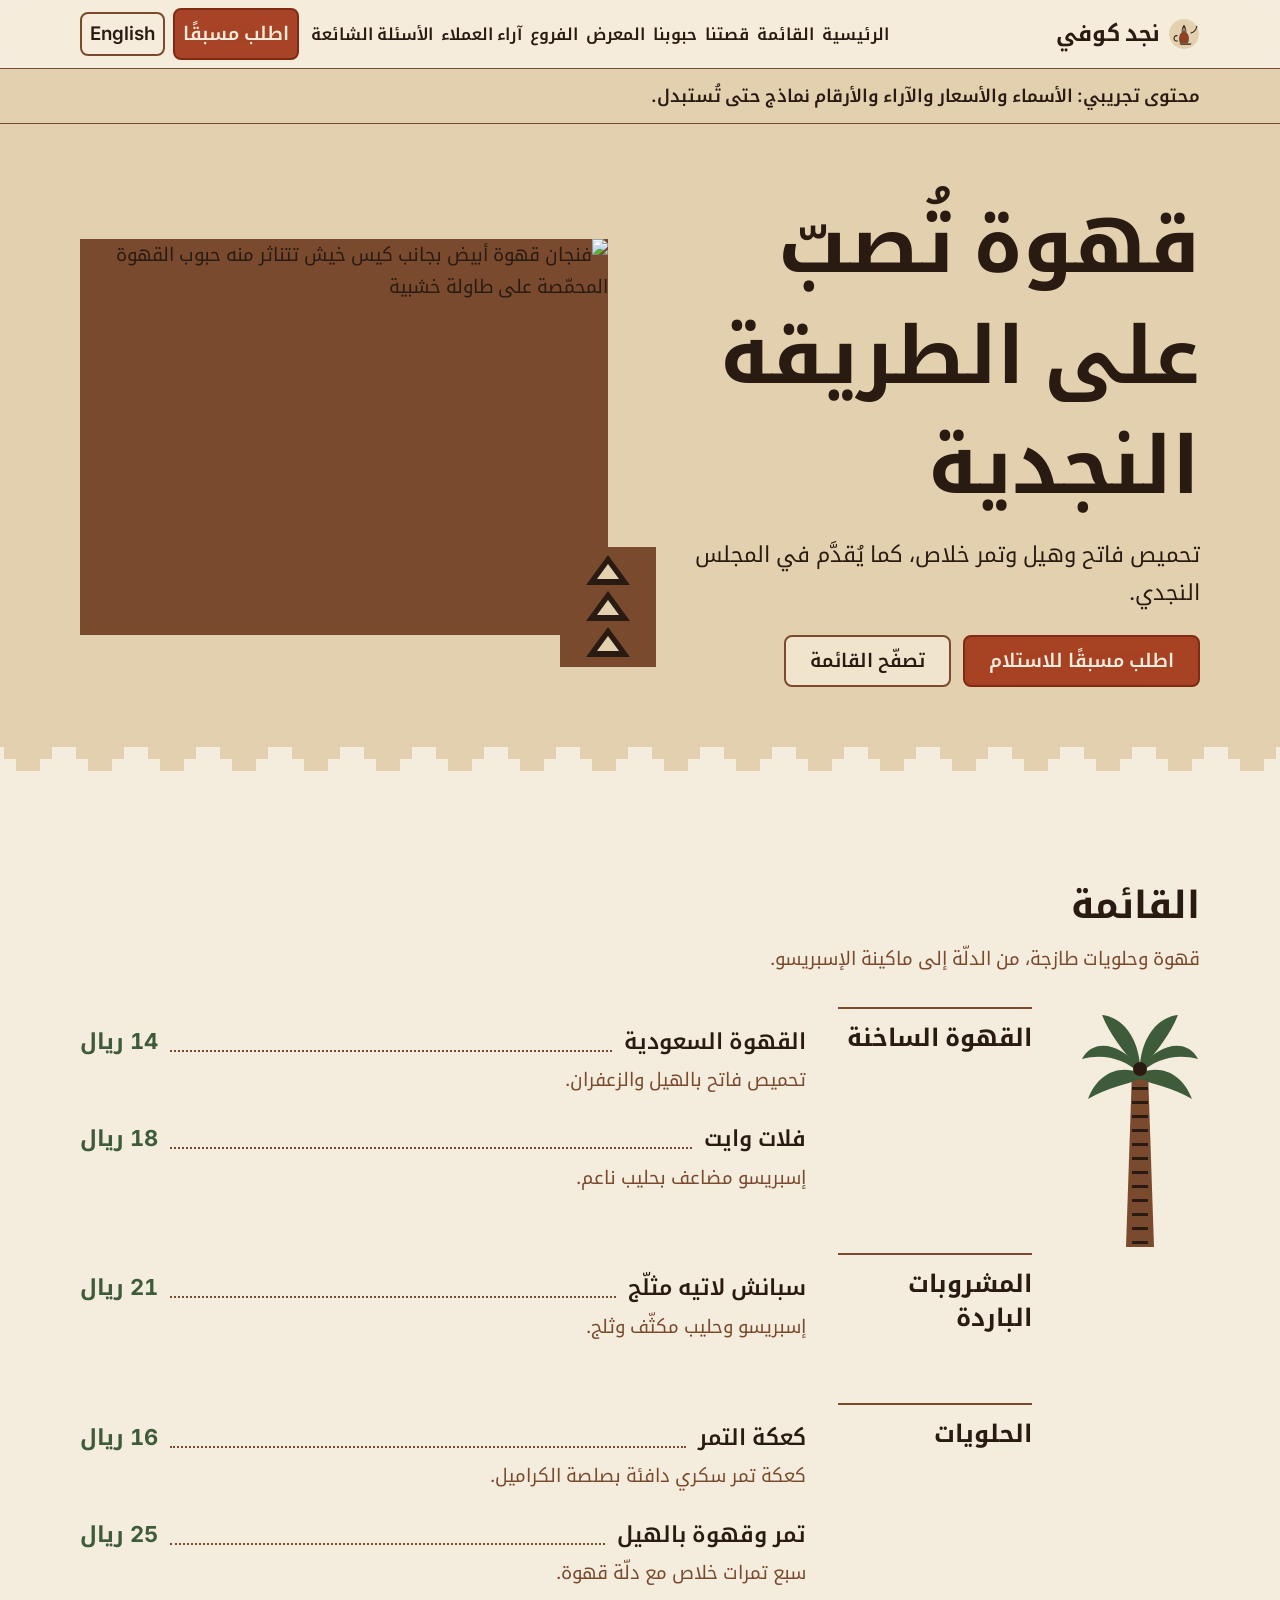
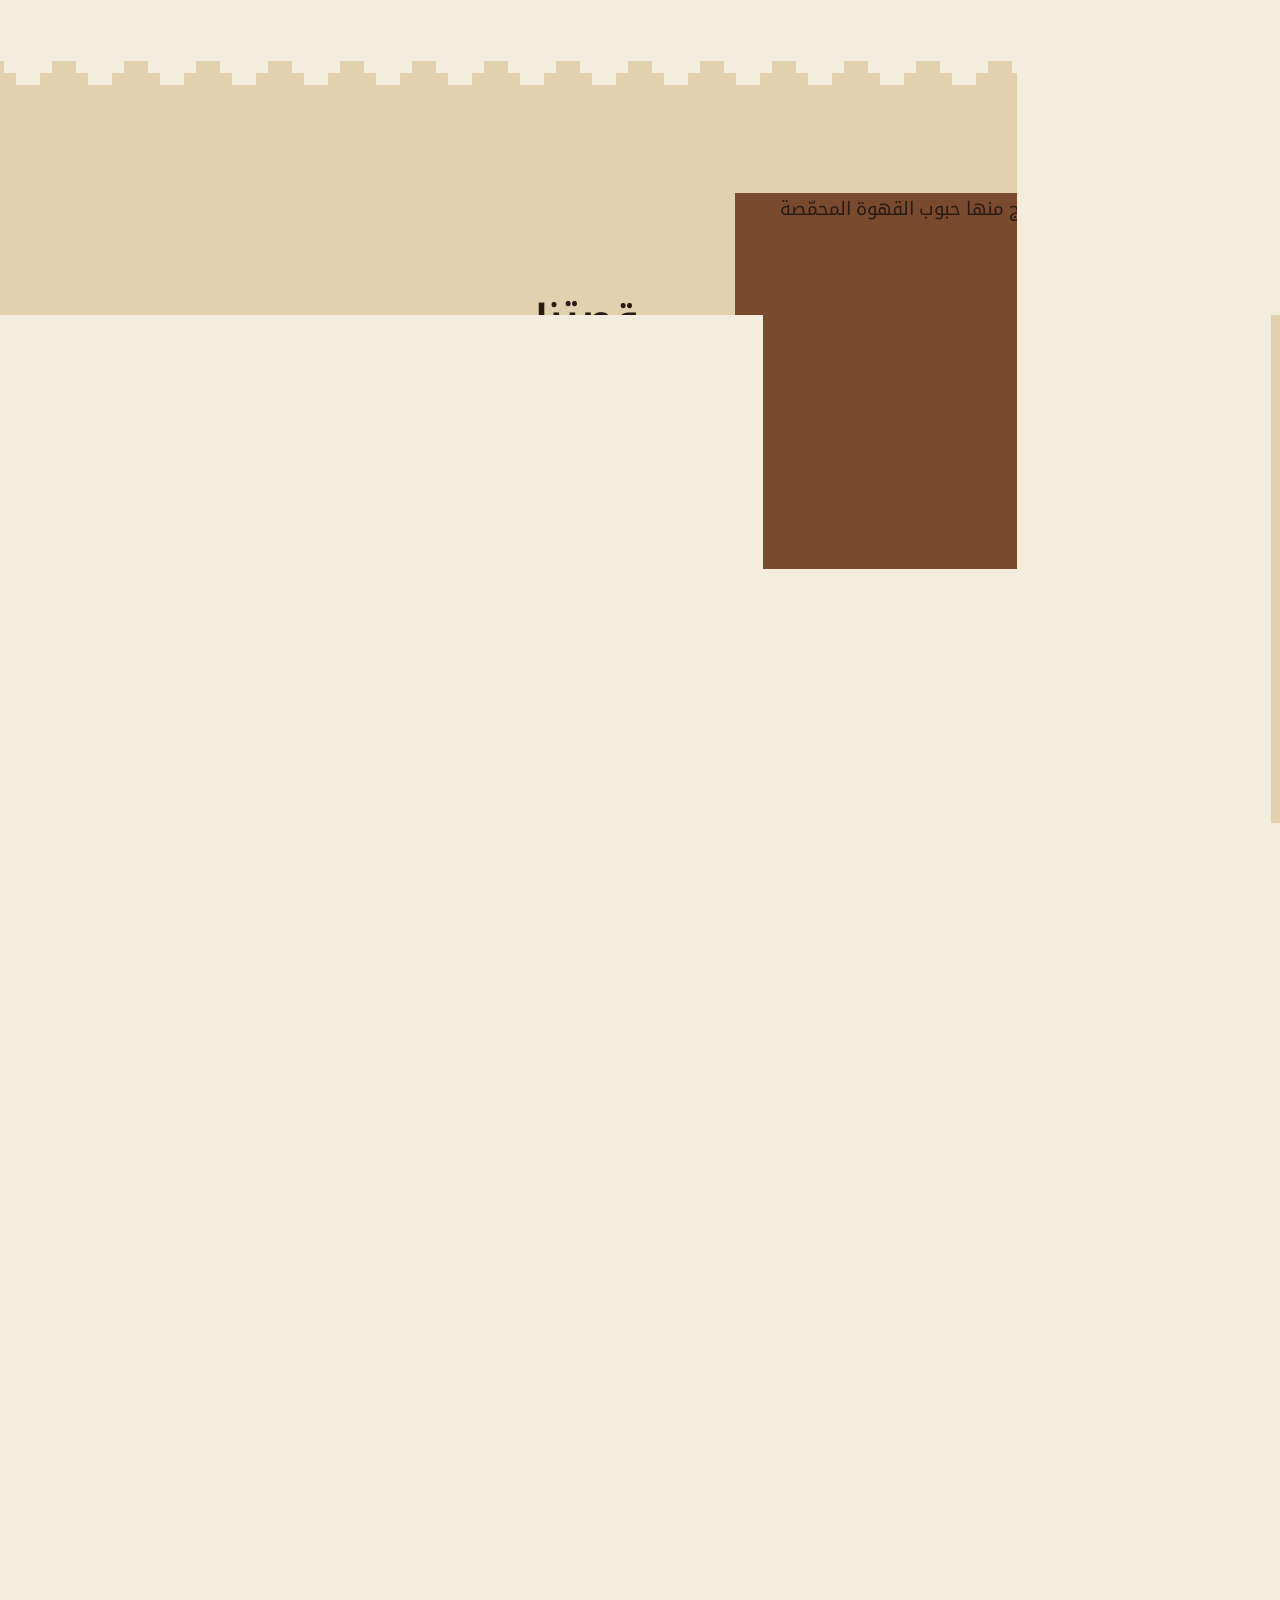
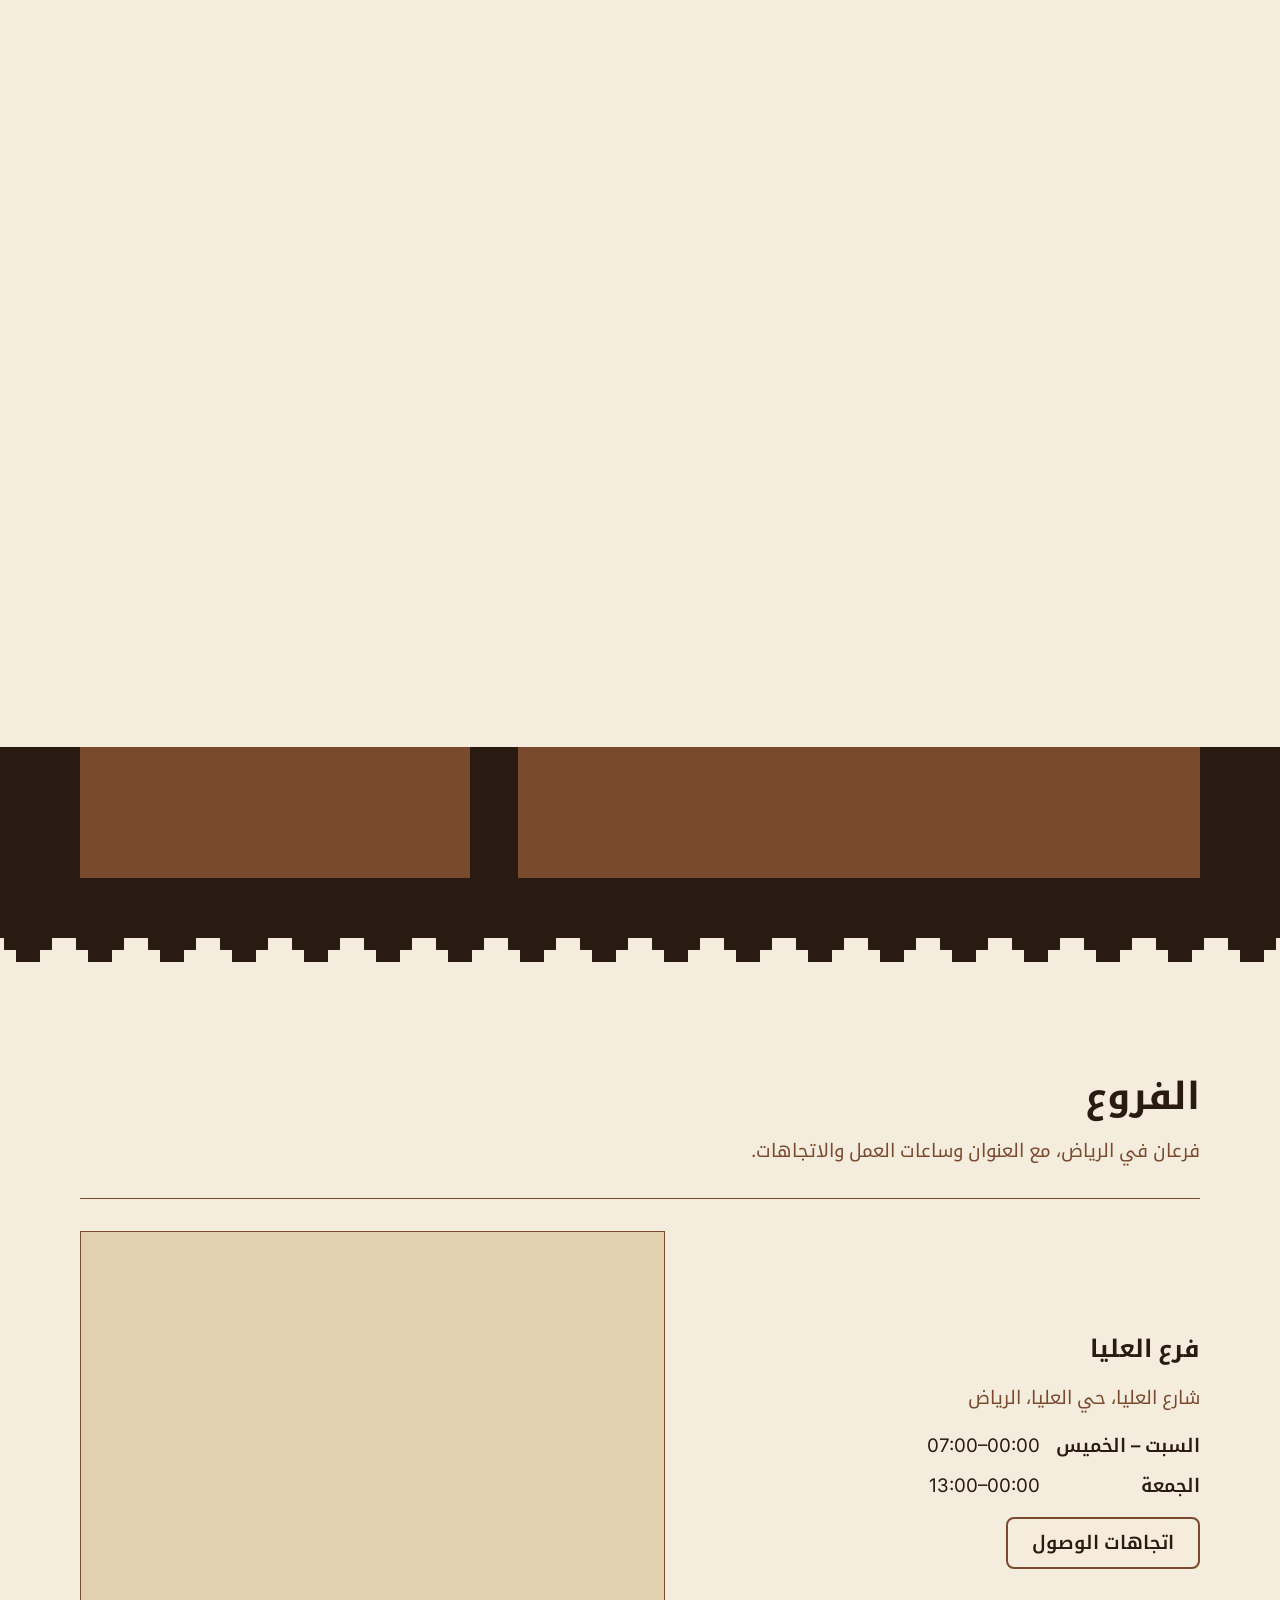
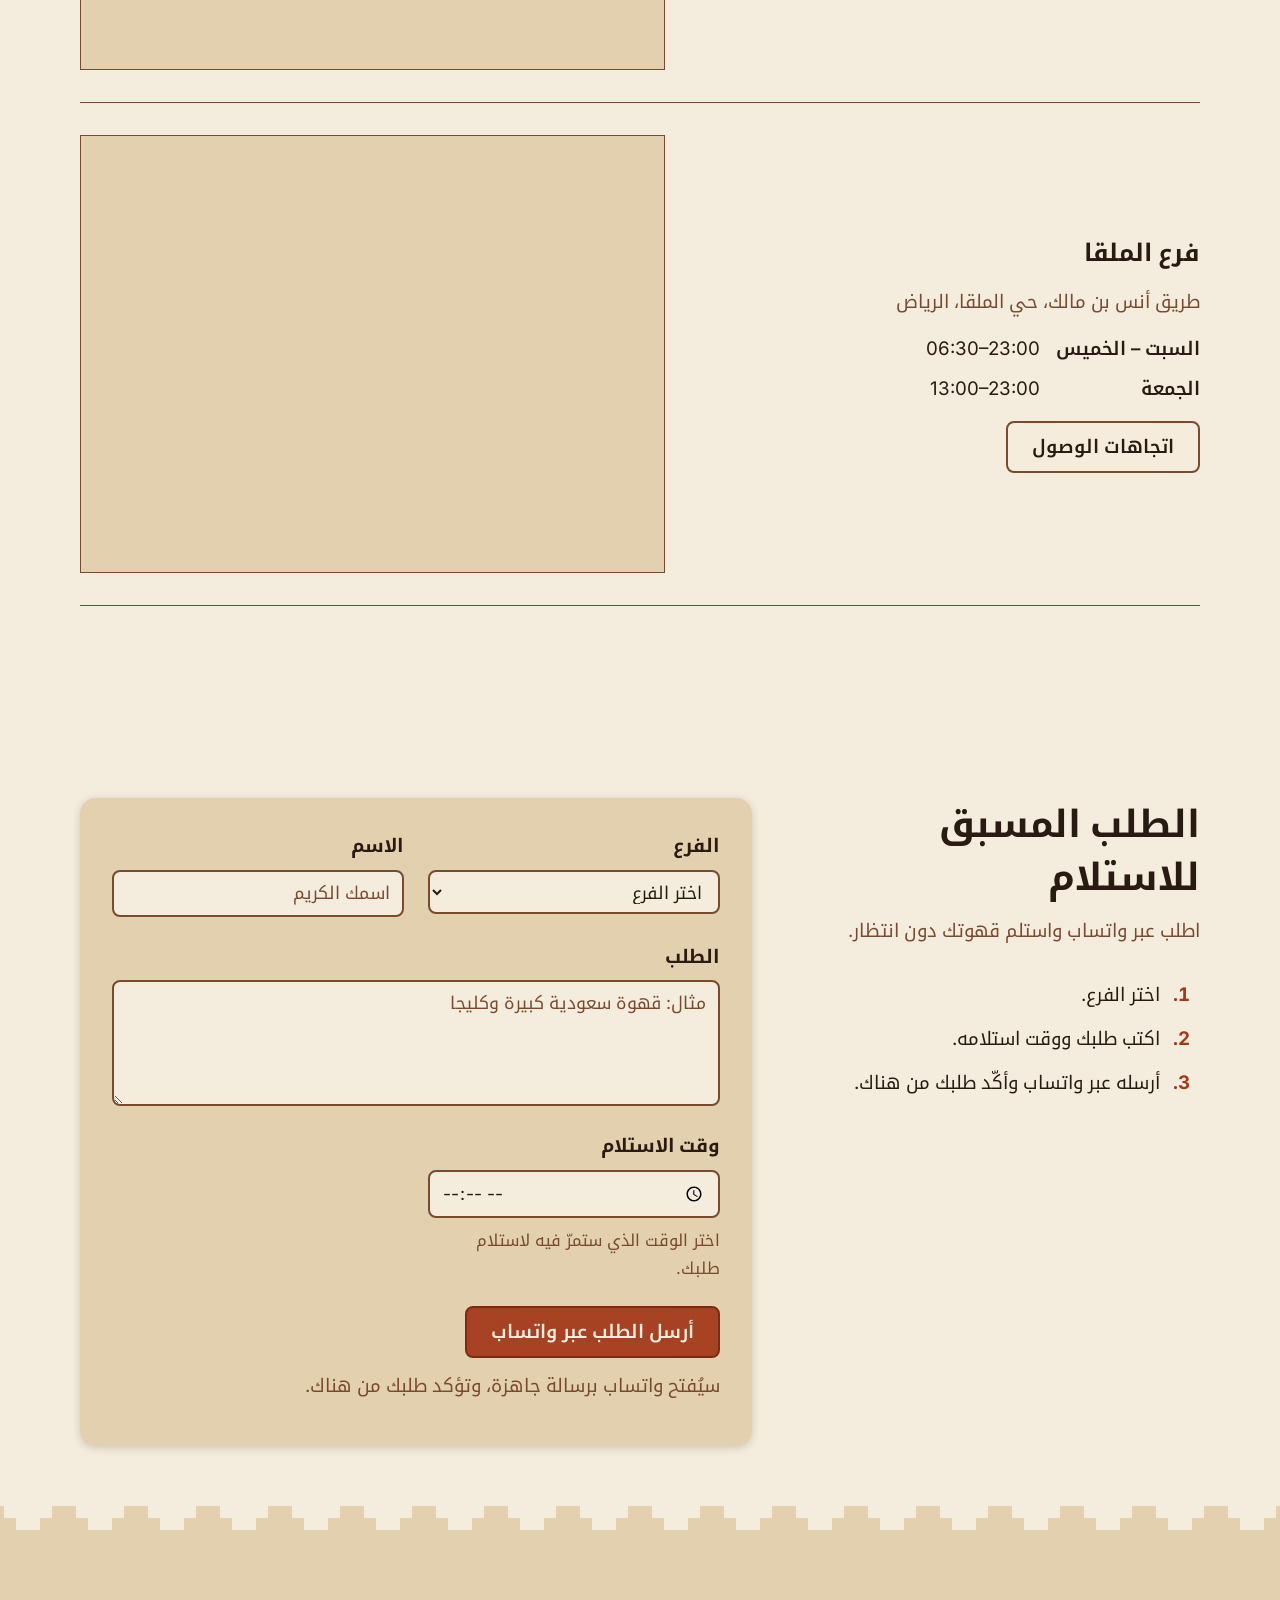
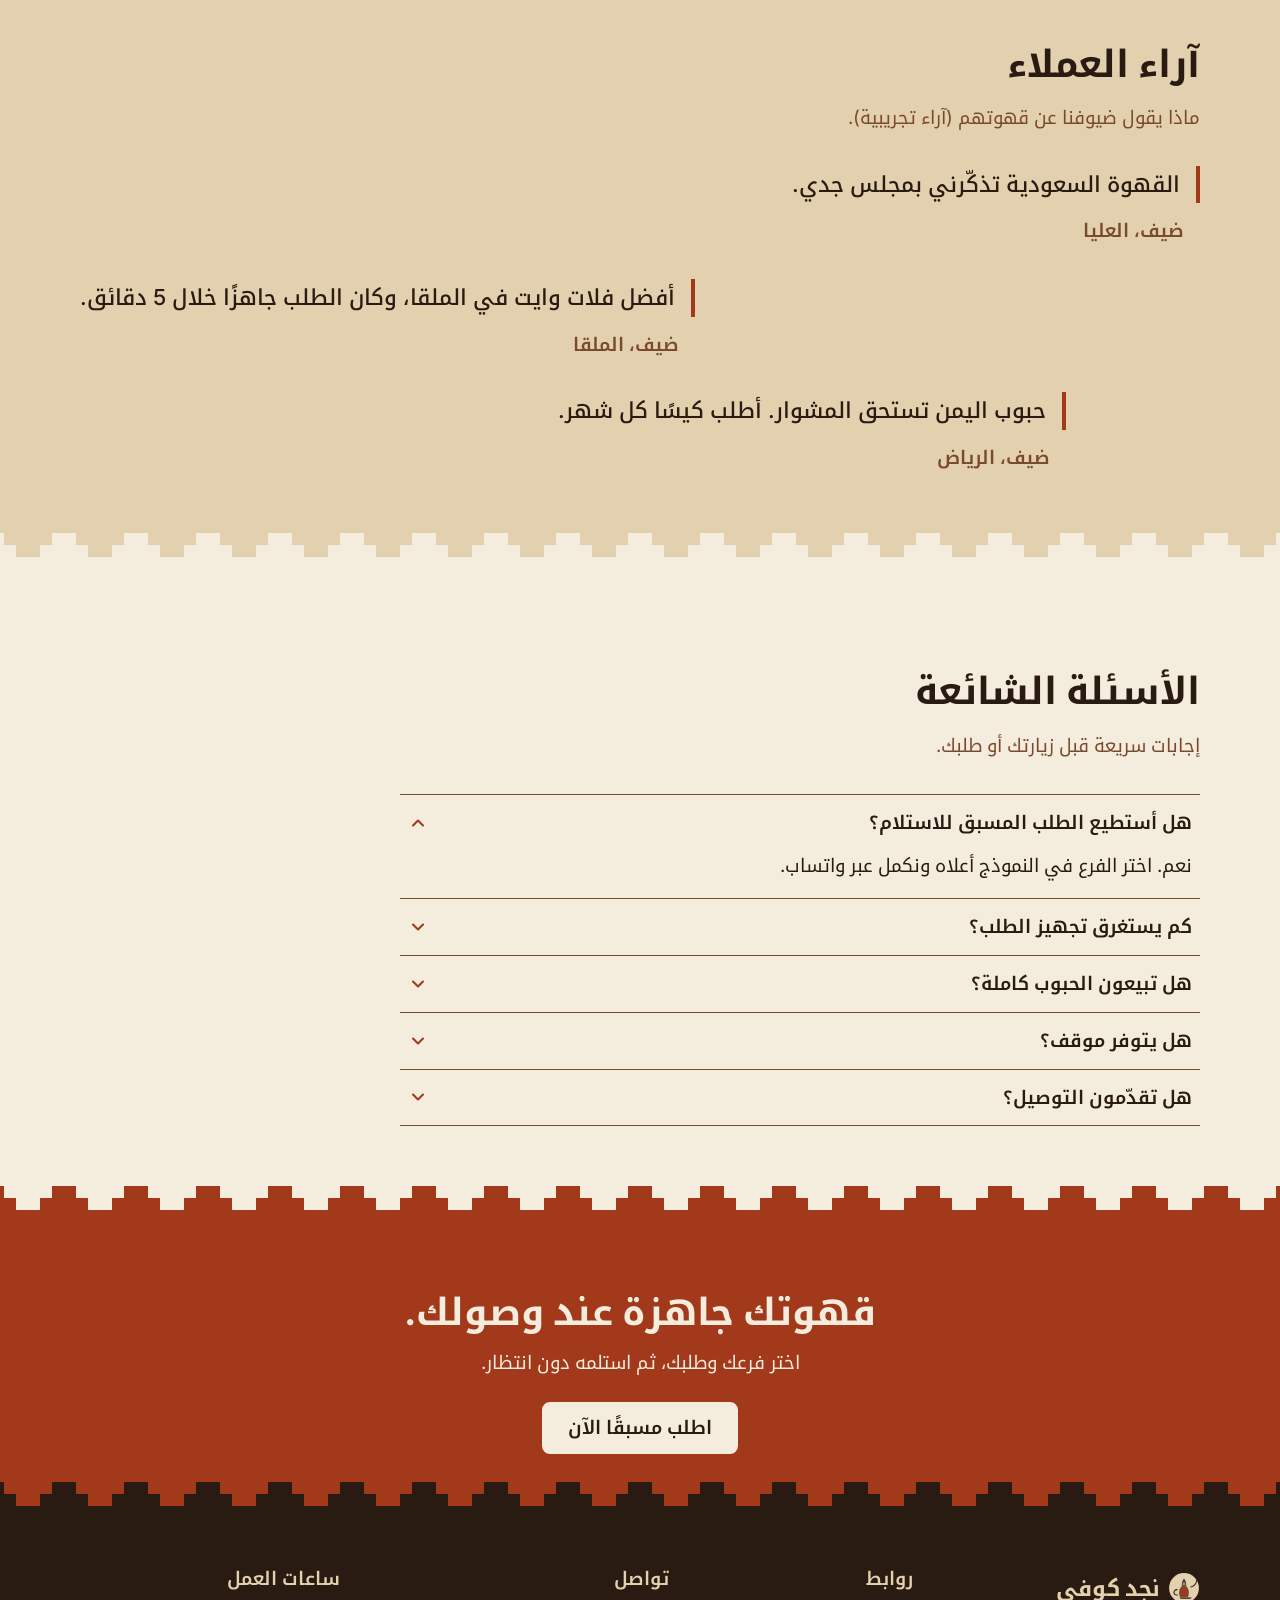
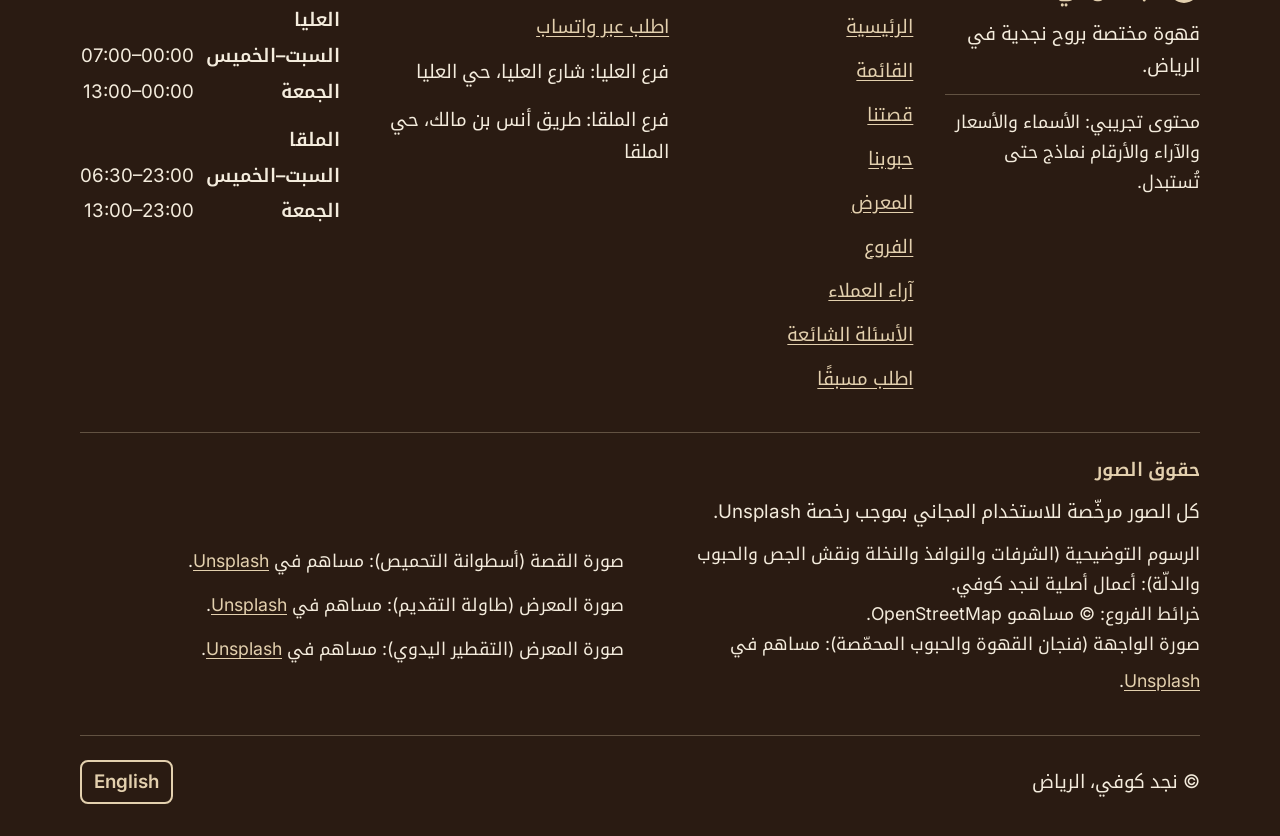
==== commit 9f72570a: "RUN-156: Najdi mud-brick identity: complete redesign of both pages Made by a ReleaseHub agent run." ====
--- a/ar/index.html
+++ b/ar/index.html
@@ -7,7 +7,7 @@
   <meta name="description" content="نجد كوفي مقهى للقهوة المختصة في الرياض بروح تراثية نجدية: القائمة وقصتنا وحبوبنا وفرعانا والطلب المسبق للاستلام.">
   <link rel="alternate" hreflang="en" href="../index.html">
   <link rel="alternate" hreflang="ar" href="index.html">
-  <meta name="theme-color" content="#F4EAD8">
+  <meta name="theme-color" content="#F4ECDD">
   <link rel="icon" href="../assets/img/dallah.svg" type="image/svg+xml">
   <link rel="preload" href="../assets/fonts/noto-kufi-arabic.woff2" as="font" type="font/woff2" crossorigin>
   <link rel="preconnect" href="https://images.unsplash.com" crossorigin>
@@ -43,104 +43,97 @@
     <div class="hero" id="hero">
       <div class="container hero-inner">
         <div class="hero-copy">
-          <p class="eyebrow">قهوة مختصة · الرياض</p>
           <h1>قهوة تُصبّ على الطريقة النجدية</h1>
-          <p class="lead">حبوب محمّصة طازجة وهيل وتمر، تُقدَّم بكرم المجلس النجدي.</p>
+          <p class="lead">تحميص فاتح وهيل وتمر خلاص، كما يُقدَّم في المجلس النجدي.</p>
           <div class="hero-actions">
             <a class="btn" href="#order">اطلب مسبقًا للاستلام</a>
             <a class="btn btn-secondary" href="#menu">تصفّح القائمة</a>
           </div>
         </div>
-        <img class="hero-photo" src="https://images.unsplash.com/photo-1459755486867-b55449bb39ff?auto=format&amp;fit=crop&amp;w=1200&amp;h=900&amp;q=70" srcset="https://images.unsplash.com/photo-1459755486867-b55449bb39ff?auto=format&amp;fit=crop&amp;w=640&amp;h=480&amp;q=70 640w, https://images.unsplash.com/photo-1459755486867-b55449bb39ff?auto=format&amp;fit=crop&amp;w=1200&amp;h=900&amp;q=70 1200w" sizes="(min-width: 1024px) 560px, 100vw" alt="فنجان قهوة أبيض بجانب كيس خيش تتناثر منه حبوب القهوة المحمّصة على طاولة خشبية" width="1200" height="900" fetchpriority="high">
-      </div>
-      <div class="stats">
-        <ul class="container stats-list">
-          <li><strong><bdi>2</bdi></strong><span>فرعان في الرياض</span></li>
-          <li><strong><bdi>3</bdi></strong><span>أنواع حبوب مختصة</span></li>
-          <li><strong>أسبوعيًا</strong><span>تحميص على دفعات صغيرة</span></li>
-          <li><strong><bdi>4.8</bdi></strong><span>تقييم الضيوف في المتوسط</span></li>
-        </ul>
+        <figure class="hero-figure">
+          <img class="hero-photo" src="https://images.unsplash.com/photo-1459755486867-b55449bb39ff?auto=format&amp;fit=crop&amp;w=1200&amp;h=900&amp;q=70" srcset="https://images.unsplash.com/photo-1459755486867-b55449bb39ff?auto=format&amp;fit=crop&amp;w=640&amp;h=480&amp;q=70 640w, https://images.unsplash.com/photo-1459755486867-b55449bb39ff?auto=format&amp;fit=crop&amp;w=1200&amp;h=900&amp;q=70 1200w" sizes="(min-width: 1024px) 560px, 100vw" alt="فنجان قهوة أبيض بجانب كيس خيش تتناثر منه حبوب القهوة المحمّصة على طاولة خشبية" width="1200" height="900" fetchpriority="high">
+          <img class="hero-window" src="../assets/img/hero-window.svg" alt="" width="96" height="120">
+        </figure>
       </div>
     </div>
 
     <!-- section:menu -->
-    <section class="section" id="menu" aria-labelledby="menu-title">
+    <section class="section roofline" id="menu" aria-labelledby="menu-title">
       <div class="container">
         <div class="section-head">
           <h2 id="menu-title">القائمة</h2>
           <p class="section-lead">قهوة وحلويات طازجة، من الدلّة إلى ماكينة الإسبريسو.</p>
         </div>
-        <div class="menu-category" role="group" aria-labelledby="menu-hot">
-          <h3 id="menu-hot">القهوة الساخنة</h3>
-          <ul class="menu-grid">
-            <li class="card menu-card">
-              <div class="card-media"><img src="https://images.unsplash.com/photo-1504630083234-14187a9df0f5?auto=format&amp;fit=crop&amp;w=640&amp;h=480&amp;q=70" alt="فنجان أبيض صغير من القهوة السوداء على صحن" width="640" height="480" loading="lazy" decoding="async"></div>
-              <div class="card-body">
+        <div class="menu-layout">
+          <img class="menu-art" src="../assets/img/menu-palm.svg" alt="" width="120" height="240">
+          <div class="menu-lists">
+          <div class="menu-category" role="group" aria-labelledby="menu-hot">
+            <h3 id="menu-hot">القهوة الساخنة</h3>
+            <ul class="menu-list">
+              <li class="menu-row">
                 <h4 class="menu-name">القهوة السعودية</h4>
+                <span class="menu-dots" aria-hidden="true"></span>
+                <p class="menu-price"><bdi>14</bdi> ريال</p>
                 <p class="menu-desc">تحميص فاتح بالهيل والزعفران.</p>
-                <p class="menu-price"><bdi>14</bdi> ريال</p>
-              </div>
-            </li>
-            <li class="card menu-card">
-              <div class="card-media"><img src="https://images.unsplash.com/photo-1485808191679-5f86510681a2?auto=format&amp;fit=crop&amp;w=640&amp;h=480&amp;q=70" alt="فلات وايت برغوة حليب على شكل قلب في فنجان أبيض على صحن أزرق" width="640" height="480" loading="lazy" decoding="async"></div>
-              <div class="card-body">
+              </li>
+              <li class="menu-row">
                 <h4 class="menu-name">فلات وايت</h4>
+                <span class="menu-dots" aria-hidden="true"></span>
+                <p class="menu-price"><bdi>18</bdi> ريال</p>
                 <p class="menu-desc">إسبريسو مضاعف بحليب ناعم.</p>
-                <p class="menu-price"><bdi>18</bdi> ريال</p>
-              </div>
-            </li>
-          </ul>
-        </div>
-        <div class="menu-category" role="group" aria-labelledby="menu-cold">
-          <h3 id="menu-cold">المشروبات الباردة</h3>
-          <ul class="menu-grid">
-            <li class="card menu-card">
-              <div class="card-media"><img src="https://images.unsplash.com/photo-1517701604599-bb29b565090c?auto=format&amp;fit=crop&amp;w=640&amp;h=480&amp;q=70" alt="لاتيه مثلّج بدوّامات من الحليب في كوب زجاجي طويل" width="640" height="480" loading="lazy" decoding="async"></div>
-              <div class="card-body">
+              </li>
+            </ul>
+          </div>
+          <div class="menu-category" role="group" aria-labelledby="menu-cold">
+            <h3 id="menu-cold">المشروبات الباردة</h3>
+            <ul class="menu-list">
+              <li class="menu-row">
                 <h4 class="menu-name">سبانش لاتيه مثلّج</h4>
+                <span class="menu-dots" aria-hidden="true"></span>
+                <p class="menu-price"><bdi>21</bdi> ريال</p>
                 <p class="menu-desc">إسبريسو وحليب مكثّف وثلج.</p>
-                <p class="menu-price"><bdi>21</bdi> ريال</p>
-              </div>
-            </li>
-          </ul>
-        </div>
-        <div class="menu-category" role="group" aria-labelledby="menu-sweets">
-          <h3 id="menu-sweets">الحلويات</h3>
-          <ul class="menu-grid">
-            <li class="card menu-card">
-              <div class="card-media"><img src="https://images.unsplash.com/photo-1571115177098-24ec42ed204d?auto=format&amp;fit=crop&amp;w=640&amp;h=480&amp;q=70" alt="قطعة كعكة بطبقات تعلوها الشوكولاتة" width="640" height="480" loading="lazy" decoding="async"></div>
-              <div class="card-body">
+              </li>
+            </ul>
+          </div>
+          <div class="menu-category" role="group" aria-labelledby="menu-sweets">
+            <h3 id="menu-sweets">الحلويات</h3>
+            <ul class="menu-list">
+              <li class="menu-row">
                 <h4 class="menu-name">كعكة التمر</h4>
+                <span class="menu-dots" aria-hidden="true"></span>
+                <p class="menu-price"><bdi>16</bdi> ريال</p>
                 <p class="menu-desc">كعكة تمر سكري دافئة بصلصة الكراميل.</p>
-                <p class="menu-price"><bdi>16</bdi> ريال</p>
-              </div>
-            </li>
-            <li class="card menu-card">
-              <div class="card-media"><img src="https://images.unsplash.com/photo-1610889556528-9a770e32642f?auto=format&amp;fit=crop&amp;w=640&amp;h=480&amp;q=70" alt="كأس قهوة صغير على صحن مع ملعقة" width="640" height="480" loading="lazy" decoding="async"></div>
-              <div class="card-body">
+              </li>
+              <li class="menu-row">
                 <h4 class="menu-name">تمر وقهوة بالهيل</h4>
+                <span class="menu-dots" aria-hidden="true"></span>
+                <p class="menu-price"><bdi>25</bdi> ريال</p>
                 <p class="menu-desc">سبع تمرات خلاص مع دلّة قهوة.</p>
-                <p class="menu-price"><bdi>25</bdi> ريال</p>
-              </div>
-            </li>
-          </ul>
+              </li>
+            </ul>
+          </div>
+          </div>
         </div>
       </div>
     </section>
     <!-- /section:menu -->
 
     <!-- section:story -->
-    <section class="section" id="story" aria-labelledby="story-title">
-      <div class="container">
-        <div class="section-head">
-          <h2 id="story-title">قصتنا</h2>
-          <p class="section-lead">من مجلس نجدي إلى فنجان في الرياض.</p>
-        </div>
+    <section class="section section--alt roofline" id="story" aria-labelledby="story-title">
+      <div class="container">
         <div class="story-split">
-          <div class="story-media"><img src="https://images.unsplash.com/photo-1511537190424-bbbab87ac5eb?auto=format&amp;fit=crop&amp;w=800&amp;h=1000&amp;q=70" alt="أسطوانة تحميص تخرج منها حبوب القهوة المحمّصة طازجة" width="800" height="1000" loading="lazy" decoding="async"></div>
+          <figure class="story-media">
+            <img src="https://images.unsplash.com/photo-1511537190424-bbbab87ac5eb?auto=format&amp;fit=crop&amp;w=800&amp;h=1000&amp;q=70" alt="أسطوانة تحميص تخرج منها حبوب القهوة المحمّصة طازجة" width="800" height="1000" loading="lazy" decoding="async">
+            <img class="story-gypsum" src="../assets/img/story-gypsum.svg" alt="" width="240" height="48">
+          </figure>
           <div class="story-text">
-            <p>بدأت قهوة نجد عام <bdi>2019</bdi> بدلّة واحدة وفكرة واحدة: القهوة ترحيب قبل أن تكون مشروبًا. نحمّص كل أسبوع على دفعات صغيرة، ونطحنها مع الهيل كما كان يفعل أجدادنا، ونقدّمها مع التمر.</p>
+          <div class="section-head">
+            <h2 id="story-title">قصتنا</h2>
+            <p class="section-lead">من مجلس نجدي إلى فنجان في الرياض.</p>
+        </div>
+            <p>بدأت قهوة نجد بدلّة واحدة وفكرة واحدة: القهوة ترحيب قبل أن تكون مشروبًا. نحمّص كل أسبوع على دفعات صغيرة، ونطحنها مع الهيل كما كان يفعل أجدادنا، ونقدّمها مع التمر.</p>
             <p>ويُصبّ لكل ضيف فنجانه الأول على حسابنا، فهكذا يبدأ المجلس النجدي.</p>
+            <p>يستلهم المحل بيوت الطين في نجد: نوافذ مثلثة تُدخل الضوء وتصدّ الحرّ، وشرفات متدرّجة على السطح.</p>
           </div>
         </div>
       </div>
@@ -148,41 +141,41 @@
     <!-- /section:story -->
 
     <!-- section:beans -->
-    <section class="section" id="beans" aria-labelledby="beans-title">
+    <section class="section roofline" id="beans" aria-labelledby="beans-title">
       <div class="container">
         <div class="section-head">
           <h2 id="beans-title">حبوبنا</h2>
           <p class="section-lead">ثلاثة أنواع من الحبوب المختصة، نختارها من مصدرها ونحمّصها كل أسبوع.</p>
         </div>
-        <ul class="bean-grid">
-          <li class="card bean-card">
-            <div class="card-media"><img src="https://images.unsplash.com/photo-1524350876685-274059332603?auto=format&amp;fit=crop&amp;w=640&amp;h=480&amp;q=70" alt="حبوب قهوة محمّصة داكنة في كيس خيش" width="640" height="480" loading="lazy" decoding="async"></div>
-            <div class="card-body">
-              <p class="bean-roast"><span class="badge">التحميص: متوسط</span></p>
+        <ul class="bean-list">
+          <li class="bean">
+            <img class="bean-art" src="../assets/img/bean-yemen.svg" alt="" width="160" height="160">
+            <div>
               <h3>موكا اليمن</h3>
               <dl>
+                <dt>التحميص</dt><dd>متوسط</dd>
                 <dt>الأصل</dt><dd>اليمن</dd>
                 <dt>النكهات</dt><dd>شوكولاتة داكنة وفاكهة مجففة</dd>
               </dl>
             </div>
           </li>
-          <li class="card bean-card">
-            <div class="card-media"><img src="https://images.unsplash.com/photo-1587734195503-904fca47e0e9?auto=format&amp;fit=crop&amp;w=640&amp;h=480&amp;q=70" alt="حبوب قهوة محمّصة فاتحة في وعاء أبيض" width="640" height="480" loading="lazy" decoding="async"></div>
-            <div class="card-body">
-              <p class="bean-roast"><span class="badge">التحميص: فاتح</span></p>
+          <li class="bean">
+            <img class="bean-art" src="../assets/img/bean-ethiopia.svg" alt="" width="160" height="160">
+            <div>
               <h3>يرغاتشيف إثيوبيا</h3>
               <dl>
+                <dt>التحميص</dt><dd>فاتح</dd>
                 <dt>الأصل</dt><dd>إثيوبيا</dd>
                 <dt>النكهات</dt><dd>ياسمين وحمضيات</dd>
               </dl>
             </div>
           </li>
-          <li class="card bean-card">
-            <div class="card-media"><img src="https://images.unsplash.com/photo-1447933601403-0c6688de566e?auto=format&amp;fit=crop&amp;w=640&amp;h=480&amp;q=70" alt="حبوب قهوة محمّصة متوسطة تملأ الصورة" width="640" height="480" loading="lazy" decoding="async"></div>
-            <div class="card-body">
-              <p class="bean-roast"><span class="badge">التحميص: متوسط</span></p>
+          <li class="bean">
+            <img class="bean-art" src="../assets/img/bean-colombia.svg" alt="" width="160" height="160">
+            <div>
               <h3>هويلا كولومبيا</h3>
               <dl>
+                <dt>التحميص</dt><dd>متوسط</dd>
                 <dt>الأصل</dt><dd>كولومبيا</dd>
                 <dt>النكهات</dt><dd>كراميل وبندق</dd>
               </dl>
@@ -194,26 +187,22 @@
     <!-- /section:beans -->
 
     <!-- section:gallery -->
-    <section class="section" id="gallery" aria-labelledby="gallery-title">
+    <section class="section band-dark roofline" id="gallery" aria-labelledby="gallery-title">
       <div class="container">
         <div class="section-head">
           <h2 id="gallery-title">المعرض</h2>
           <p class="section-lead">لمحة من فناجيننا وطاولاتنا ومحمصتنا.</p>
         </div>
-        <ul class="gallery-grid">
-          <li><img src="https://images.unsplash.com/photo-1453614512568-c4024d13c247?auto=format&amp;fit=crop&amp;w=640&amp;h=640&amp;q=70" alt="طاولة تقديم في مقهى مضيء بمصابيح معلّقة ولوحة قائمة" width="640" height="640" loading="lazy" decoding="async"></li>
-          <li><img src="https://images.unsplash.com/photo-1442512595331-e89e73853f31?auto=format&amp;fit=crop&amp;w=640&amp;h=640&amp;q=70" alt="قهوة مقطّرة تُحضَّر بالتقطير اليدوي في إبريق زجاجي" width="640" height="640" loading="lazy" decoding="async"></li>
-          <li><img src="https://images.unsplash.com/photo-1498804103079-a6351b050096?auto=format&amp;fit=crop&amp;w=640&amp;h=640&amp;q=70" alt="دائرة من فناجين القهوة على طاولة خشبية من الأعلى" width="640" height="640" loading="lazy" decoding="async"></li>
-          <li><img src="https://images.unsplash.com/photo-1511920170033-f8396924c348?auto=format&amp;fit=crop&amp;w=640&amp;h=640&amp;q=70" alt="حامل الإسبريسو مملوءًا بالقهوة المطحونة بجانب حبوب كاملة" width="640" height="640" loading="lazy" decoding="async"></li>
-          <li><img src="https://images.unsplash.com/photo-1514432324607-a09d9b4aefdd?auto=format&amp;fit=crop&amp;w=640&amp;h=640&amp;q=70" alt="فنجان قهوة سوداء برغوة كريمية من الأعلى" width="640" height="640" loading="lazy" decoding="async"></li>
-          <li><img src="https://images.unsplash.com/photo-1512568400610-62da28bc8a13?auto=format&amp;fit=crop&amp;w=640&amp;h=640&amp;q=70" alt="كابتشينو برغوة على شكل قلب فوق حبوب القهوة" width="640" height="640" loading="lazy" decoding="async"></li>
-        </ul>
+        <div class="gallery-band">
+          <figure class="gallery-wide"><img src="https://images.unsplash.com/photo-1453614512568-c4024d13c247?auto=format&amp;fit=crop&amp;w=1200&amp;h=675&amp;q=70" alt="طاولة تقديم في مقهى مضيء بمصابيح معلّقة ولوحة قائمة" width="1200" height="675" loading="lazy" decoding="async"></figure>
+          <figure class="gallery-tall"><img src="https://images.unsplash.com/photo-1442512595331-e89e73853f31?auto=format&amp;fit=crop&amp;w=800&amp;h=1000&amp;q=70" alt="قهوة مقطّرة تُحضَّر بالتقطير اليدوي في إبريق زجاجي" width="800" height="1000" loading="lazy" decoding="async"></figure>
+        </div>
       </div>
     </section>
     <!-- /section:gallery -->
 
     <!-- section:branches -->
-    <section class="section" id="branches" aria-labelledby="branches-title">
+    <section class="section roofline" id="branches" aria-labelledby="branches-title">
       <div class="container">
         <div class="section-head">
           <h2 id="branches-title">الفروع</h2>
@@ -227,25 +216,29 @@
           olaya | Al Olaya Branch / فرع العليا | Al Olaya / العليا | 07:00–00:00 | 13:00–00:00 | 24.6988 | 46.6847 | 46.6807,24.6948,46.6887,24.7028
           malqa | Al Malqa Branch / فرع الملقا | Al Malqa / الملقا | 06:30–23:00 | 13:00–23:00 | 24.8100 | 46.6000 | 46.5960,24.8060,46.6040,24.8140
         -->
-        <div class="branches-grid">
-          <article class="branch-card" data-branch="olaya">
-            <h3>فرع العليا</h3>
-            <p class="branch-district">شارع العليا، حي العليا، الرياض</p>
-            <dl class="branch-hours">
-              <dt>السبت – الخميس</dt><dd><bdi>07:00–00:00</bdi></dd>
-              <dt>الجمعة</dt><dd><bdi>13:00–00:00</bdi></dd>
-            </dl>
-            <a class="btn branch-directions" href="https://www.google.com/maps/dir/?api=1&amp;destination=24.6988,46.6847" target="_blank" rel="noopener" aria-label="اتجاهات الوصول إلى فرع العليا">اتجاهات الوصول</a>
+        <div class="branches-list">
+          <article class="branch" data-branch="olaya">
+            <div class="branch-info">
+              <h3>فرع العليا</h3>
+              <p class="branch-district">شارع العليا، حي العليا، الرياض</p>
+              <dl class="branch-hours">
+                <dt>السبت – الخميس</dt><dd><bdi>07:00–00:00</bdi></dd>
+                <dt>الجمعة</dt><dd><bdi>13:00–00:00</bdi></dd>
+              </dl>
+              <a class="btn btn-secondary branch-directions" href="https://www.google.com/maps/dir/?api=1&amp;destination=24.6988,46.6847" target="_blank" rel="noopener" aria-label="اتجاهات الوصول إلى فرع العليا">اتجاهات الوصول</a>
+            </div>
             <iframe class="branch-map" src="https://www.openstreetmap.org/export/embed.html?bbox=46.6807%2C24.6948%2C46.6887%2C24.7028&amp;layer=mapnik&amp;marker=24.6988%2C46.6847" title="خريطة فرع العليا" loading="lazy" referrerpolicy="no-referrer-when-downgrade"></iframe>
           </article>
-          <article class="branch-card" data-branch="malqa">
-            <h3>فرع الملقا</h3>
-            <p class="branch-district">طريق أنس بن مالك، حي الملقا، الرياض</p>
-            <dl class="branch-hours">
-              <dt>السبت – الخميس</dt><dd><bdi>06:30–23:00</bdi></dd>
-              <dt>الجمعة</dt><dd><bdi>13:00–23:00</bdi></dd>
-            </dl>
-            <a class="btn branch-directions" href="https://www.google.com/maps/dir/?api=1&amp;destination=24.8100,46.6000" target="_blank" rel="noopener" aria-label="اتجاهات الوصول إلى فرع الملقا">اتجاهات الوصول</a>
+          <article class="branch" data-branch="malqa">
+            <div class="branch-info">
+              <h3>فرع الملقا</h3>
+              <p class="branch-district">طريق أنس بن مالك، حي الملقا، الرياض</p>
+              <dl class="branch-hours">
+                <dt>السبت – الخميس</dt><dd><bdi>06:30–23:00</bdi></dd>
+                <dt>الجمعة</dt><dd><bdi>13:00–23:00</bdi></dd>
+              </dl>
+              <a class="btn btn-secondary branch-directions" href="https://www.google.com/maps/dir/?api=1&amp;destination=24.8100,46.6000" target="_blank" rel="noopener" aria-label="اتجاهات الوصول إلى فرع الملقا">اتجاهات الوصول</a>
+            </div>
             <iframe class="branch-map" src="https://www.openstreetmap.org/export/embed.html?bbox=46.5960%2C24.8060%2C46.6040%2C24.8140&amp;layer=mapnik&amp;marker=24.8100%2C46.6000" title="خريطة فرع الملقا" loading="lazy" referrerpolicy="no-referrer-when-downgrade"></iframe>
           </article>
         </div>
@@ -253,69 +246,77 @@
     </section>
     <!-- /section:branches -->
 
-
     <!-- section:order -->
     <section class="section" id="order" aria-labelledby="order-title">
-      <div class="container">
-        <h2 id="order-title">الطلب المسبق للاستلام</h2>
-        <p class="section-lead">اطلب عبر واتساب واستلم قهوتك دون انتظار.</p>
-        <form id="order-form" class="order-form" novalidate>
-          <div class="field">
-            <label for="order-branch">الفرع</label>
-            <select id="order-branch" name="branch" required>
-              <option value="">اختر الفرع</option>
-              <option value="najd-olaya">فرع العليا</option>
-              <option value="najd-malqa">فرع الملقا</option>
-            </select>
-            <p class="field-error" id="order-branch-error" hidden>اختر الفرع الذي ستستلم منه.</p>
-            <p class="field-error" id="order-branch-unavailable" hidden>هذا الفرع لا يستقبل الطلبات حاليًا. اختر فرعًا آخر.</p>
-          </div>
-          <div class="field">
-            <label for="order-name">الاسم</label>
-            <input id="order-name" name="name" type="text" autocomplete="name" placeholder="اسمك الكريم" required>
-            <p class="field-error" id="order-name-error" hidden>اكتب اسمك.</p>
-          </div>
-          <div class="field field-wide">
-            <label for="order-items">الطلب</label>
-            <textarea id="order-items" name="items" rows="4" placeholder="مثال: قهوة سعودية كبيرة وكليجا" required></textarea>
-            <p class="field-error" id="order-items-error" hidden>اكتب ما تريد طلبه.</p>
-          </div>
-          <div class="field">
-            <label for="order-time">وقت الاستلام</label>
-            <input id="order-time" name="time" type="time" aria-describedby="order-time-hint" required>
-            <p class="field-hint" id="order-time-hint">اختر الوقت الذي ستمرّ فيه لاستلام طلبك.</p>
-            <p class="field-error" id="order-time-error" hidden>اختر وقت الاستلام.</p>
-          </div>
-          <div class="order-actions">
-            <button class="btn" id="order-submit" type="submit">أرسل الطلب عبر واتساب</button>
-            <p class="order-note">سيُفتح واتساب برسالة جاهزة، وتؤكد طلبك من هناك.</p>
-            <p class="order-status" id="order-status" role="status" hidden>فُتح واتساب. أرسل الرسالة هناك لتأكيد طلبك.</p>
-            <p class="order-fallback"><a id="order-fallback" href="#order" target="_blank" rel="noopener" hidden>لم يفتح واتساب؟ افتح المحادثة من هنا.</a></p>
-          </div>
-        </form>
-        <noscript><p class="order-noscript">يحتاج الطلب المسبق إلى جافاسكربت. فعّله في المتصفح ثم أعد تحميل الصفحة.</p></noscript>
+      <div class="container order-layout">
+        <div class="order-intro">
+          <div class="section-head">
+            <h2 id="order-title">الطلب المسبق للاستلام</h2>
+            <p class="section-lead">اطلب عبر واتساب واستلم قهوتك دون انتظار.</p>
+          </div>
+          <ol class="order-steps">
+            <li>اختر الفرع.</li>
+            <li>اكتب طلبك ووقت استلامه.</li>
+            <li>أرسله عبر واتساب وأكّد طلبك من هناك.</li>
+          </ol>
+        </div>
+          <form id="order-form" class="order-form" novalidate>
+            <div class="field">
+              <label for="order-branch">الفرع</label>
+              <select id="order-branch" name="branch" required>
+                <option value="">اختر الفرع</option>
+                <option value="najd-olaya">فرع العليا</option>
+                <option value="najd-malqa">فرع الملقا</option>
+              </select>
+              <p class="field-error" id="order-branch-error" hidden>اختر الفرع الذي ستستلم منه.</p>
+              <p class="field-error" id="order-branch-unavailable" hidden>هذا الفرع لا يستقبل الطلبات حاليًا. اختر فرعًا آخر.</p>
+            </div>
+            <div class="field">
+              <label for="order-name">الاسم</label>
+              <input id="order-name" name="name" type="text" autocomplete="name" placeholder="اسمك الكريم" required>
+              <p class="field-error" id="order-name-error" hidden>اكتب اسمك.</p>
+            </div>
+            <div class="field field-wide">
+              <label for="order-items">الطلب</label>
+              <textarea id="order-items" name="items" rows="4" placeholder="مثال: قهوة سعودية كبيرة وكليجا" required></textarea>
+              <p class="field-error" id="order-items-error" hidden>اكتب ما تريد طلبه.</p>
+            </div>
+            <div class="field">
+              <label for="order-time">وقت الاستلام</label>
+              <input id="order-time" name="time" type="time" aria-describedby="order-time-hint" required>
+              <p class="field-hint" id="order-time-hint">اختر الوقت الذي ستمرّ فيه لاستلام طلبك.</p>
+              <p class="field-error" id="order-time-error" hidden>اختر وقت الاستلام.</p>
+            </div>
+            <div class="order-actions">
+              <button class="btn" id="order-submit" type="submit">أرسل الطلب عبر واتساب</button>
+              <p class="order-note">سيُفتح واتساب برسالة جاهزة، وتؤكد طلبك من هناك.</p>
+              <p class="order-status" id="order-status" role="status" hidden>فُتح واتساب. أرسل الرسالة هناك لتأكيد طلبك.</p>
+              <p class="order-fallback"><a id="order-fallback" href="#order" target="_blank" rel="noopener" hidden>لم يفتح واتساب؟ افتح المحادثة من هنا.</a></p>
+            </div>
+          </form>
+          <noscript><p class="order-noscript">يحتاج الطلب المسبق إلى جافاسكربت. فعّله في المتصفح ثم أعد تحميل الصفحة.</p></noscript>
       </div>
     </section>
     <!-- /section:order -->
 
     <!-- section:reviews -->
-    <section class="section" id="reviews" aria-labelledby="reviews-title">
+    <section class="section section--alt roofline" id="reviews" aria-labelledby="reviews-title">
       <div class="container">
         <div class="section-head">
           <h2 id="reviews-title">آراء العملاء</h2>
-          <p class="section-lead">ماذا يقول ضيوفنا عن قهوتهم.</p>
-        </div>
-        <ul class="review-grid">
-          <li><figure class="card review-card"><blockquote><p>القهوة السعودية تذكّرني بمجلس جدي.</p></blockquote><figcaption>فيصل، العليا</figcaption></figure></li>
-          <li><figure class="card review-card"><blockquote><p>أفضل فلات وايت في الملقا، وكان الطلب جاهزًا خلال <bdi>5</bdi> دقائق.</p></blockquote><figcaption>نورة، الملقا</figcaption></figure></li>
-          <li><figure class="card review-card"><blockquote><p>حبوب اليمن تستحق المشوار. أطلب كيسًا كل شهر.</p></blockquote><figcaption>عبدالعزيز، الرياض</figcaption></figure></li>
+          <p class="section-lead">ماذا يقول ضيوفنا عن قهوتهم (آراء تجريبية).</p>
+        </div>
+        <ul class="quote-list">
+          <li><figure class="quote"><blockquote><p>القهوة السعودية تذكّرني بمجلس جدي.</p></blockquote><figcaption>ضيف، العليا</figcaption></figure></li>
+          <li><figure class="quote"><blockquote><p>أفضل فلات وايت في الملقا، وكان الطلب جاهزًا خلال <bdi>5</bdi> دقائق.</p></blockquote><figcaption>ضيف، الملقا</figcaption></figure></li>
+          <li><figure class="quote"><blockquote><p>حبوب اليمن تستحق المشوار. أطلب كيسًا كل شهر.</p></blockquote><figcaption>ضيف، الرياض</figcaption></figure></li>
         </ul>
       </div>
     </section>
     <!-- /section:reviews -->
 
     <!-- section:faq -->
-    <section class="section" id="faq" aria-labelledby="faq-title">
+    <section class="section roofline" id="faq" aria-labelledby="faq-title">
       <div class="container">
         <div class="section-head">
           <h2 id="faq-title">الأسئلة الشائعة</h2>
@@ -348,7 +349,7 @@
     <!-- /section:faq -->
 
     <!-- section:cta -->
-    <section class="section section--plain cta-band" id="cta" aria-labelledby="cta-title">
+    <section class="section section--plain cta-band band-henna roofline" id="cta" aria-labelledby="cta-title">
       <div class="container cta-inner">
         <div>
           <h2 id="cta-title">قهوتك جاهزة عند وصولك.</h2>
@@ -360,7 +361,7 @@
     <!-- /section:cta -->
   </main>
 
-  <footer class="site-footer">
+  <footer class="site-footer band-dark roofline">
     <div class="container footer-grid">
       <div class="footer-col">
         <a class="brand" href="index.html"><img src="../assets/img/dallah.svg" alt="" width="32" height="32"><span>نجد كوفي</span></a>
@@ -406,24 +407,12 @@
         <h2 class="footer-title" id="footer-credits-title">حقوق الصور</h2>
         <p class="credits-note">كل الصور مرخّصة للاستخدام المجاني بموجب رخصة <bdi>Unsplash</bdi>.</p>
         <ul class="credits-list">
-          <li>الرسوم التوضيحية (الدلّة وحبوب القهوة ونقش السدو): أعمال أصلية لنجد كوفي.</li>
+          <li>الرسوم التوضيحية (الشرفات والنوافذ والنخلة ونقش الجص والحبوب والدلّة): أعمال أصلية لنجد كوفي.</li>
           <li>خرائط الفروع: © مساهمو <bdi>OpenStreetMap</bdi>.</li>
           <li>صورة الواجهة (فنجان القهوة والحبوب المحمّصة): مساهم في <a href="https://images.unsplash.com/photo-1459755486867-b55449bb39ff"><bdi>Unsplash</bdi></a>.</li>
-          <li>صورة القائمة (القهوة السوداء): مساهم في <a href="https://images.unsplash.com/photo-1504630083234-14187a9df0f5"><bdi>Unsplash</bdi></a>.</li>
-          <li>صورة القائمة (الفلات وايت): مساهم في <a href="https://images.unsplash.com/photo-1485808191679-5f86510681a2"><bdi>Unsplash</bdi></a>.</li>
-          <li>صورة القائمة (اللاتيه المثلّج): مساهم في <a href="https://images.unsplash.com/photo-1517701604599-bb29b565090c"><bdi>Unsplash</bdi></a>.</li>
-          <li>صورة القائمة (قطعة الكعكة): مساهم في <a href="https://images.unsplash.com/photo-1571115177098-24ec42ed204d"><bdi>Unsplash</bdi></a>.</li>
-          <li>صورة القائمة (كأس القهوة الصغير): مساهم في <a href="https://images.unsplash.com/photo-1610889556528-9a770e32642f"><bdi>Unsplash</bdi></a>.</li>
           <li>صورة القصة (أسطوانة التحميص): مساهم في <a href="https://images.unsplash.com/photo-1511537190424-bbbab87ac5eb"><bdi>Unsplash</bdi></a>.</li>
-          <li>صورة الحبوب (تحميص داكن في كيس): مساهم في <a href="https://images.unsplash.com/photo-1524350876685-274059332603"><bdi>Unsplash</bdi></a>.</li>
-          <li>صورة الحبوب (تحميص فاتح في وعاء): مساهم في <a href="https://images.unsplash.com/photo-1587734195503-904fca47e0e9"><bdi>Unsplash</bdi></a>.</li>
-          <li>صورة الحبوب (تحميص متوسط): مساهم في <a href="https://images.unsplash.com/photo-1447933601403-0c6688de566e"><bdi>Unsplash</bdi></a>.</li>
           <li>صورة المعرض (طاولة التقديم): مساهم في <a href="https://images.unsplash.com/photo-1453614512568-c4024d13c247"><bdi>Unsplash</bdi></a>.</li>
           <li>صورة المعرض (التقطير اليدوي): مساهم في <a href="https://images.unsplash.com/photo-1442512595331-e89e73853f31"><bdi>Unsplash</bdi></a>.</li>
-          <li>صورة المعرض (الفناجين من الأعلى): مساهم في <a href="https://images.unsplash.com/photo-1498804103079-a6351b050096"><bdi>Unsplash</bdi></a>.</li>
-          <li>صورة المعرض (حامل الإسبريسو والحبوب): مساهم في <a href="https://images.unsplash.com/photo-1511920170033-f8396924c348"><bdi>Unsplash</bdi></a>.</li>
-          <li>صورة المعرض (فنجان برغوة كريمية): مساهم في <a href="https://images.unsplash.com/photo-1514432324607-a09d9b4aefdd"><bdi>Unsplash</bdi></a>.</li>
-          <li>صورة المعرض (كابتشينو فوق الحبوب): مساهم في <a href="https://images.unsplash.com/photo-1512568400610-62da28bc8a13"><bdi>Unsplash</bdi></a>.</li>
         </ul>
       </section>
     </div>
--- a/assets/css/style.css
+++ b/assets/css/style.css
@@ -16,58 +16,17 @@
 }
 
 :root {
-  --sand: #F4EAD8;
-  --sand-deep: #EBDCC0;
-  --ink: #3B2416;
-  --clay: #7A4A2E;
-  --henna: #A8432A;
-  --henna-dark: #8C3620;
-  --olive: #5B6B3A;
-  --white: #FFFFFF;
-  /* Liquid Glass-style material: navbar and buttons only; --glass-solid is the Reduce Transparency fallback */
-  --glass-solid: #F4EAD8;
-  --glass-bg: rgba(244, 234, 216, .72);
-  --glass-blur: 20px;
-  --glass-border: #7A4A2E;
-  /* contrast: ink on sand 4.5 */
-  /* contrast: ink on sand-deep 4.5 */
-  /* contrast: ink on white 4.5 */
-  /* contrast: ink on glass-solid 4.5 */
-  /* contrast: clay on sand 4.5 */
-  /* contrast: clay on sand-deep 4.5 */
-  /* contrast: clay on white 4.5 */
-  /* contrast: white on henna 4.5 */
-  /* contrast: white on henna-dark 4.5 */
-  /* contrast: henna-dark on sand 4.5 */
-  /* contrast: henna-dark on white 4.5 */
-  /* contrast: henna on sand 4.5 */
-  /* contrast: henna on white 4.5 */
-  /* contrast: sand on ink 4.5 */
-  /* contrast: sand on henna-dark 4.5 */
-  /* contrast: ink on sand 3 */
-  /* contrast: glass-border on glass-solid 3 */
-  /* contrast: henna on sand-deep 3 */
-  /* contrast: olive on sand 3 */
-  /* contrast: olive on white 3 */
-  /* contrast: sand on ink 3 */
-  /* contrast: ink on white 3 */
-
   --space-1: 4px; --space-2: 8px; --space-3: 12px; --space-4: 16px;
   --space-5: 24px; --space-6: 32px; --space-7: 48px; --space-8: 64px; --space-9: 96px;
-  --radius: 8px;
-  --shadow: 0 2px 8px rgba(59, 36, 22, .18);
-  --measure: 70ch;
+  --measure: 62ch;
   --container: 1120px;
   --font-body: "Inter", "Noto Kufi Arabic", system-ui, -apple-system, "Segoe UI", sans-serif;
   --font-head: "Inter", "Noto Kufi Arabic", system-ui, -apple-system, "Segoe UI", sans-serif;
-  --pattern: url("../img/sadu.svg");
 
   /* UI kit tokens. --tap is the minimum touch target (44px). */
   --tap: 44px;
   --icon-sm: 20px;
   --logo: 32px;
-  --pattern-w: 48px;
-  --pattern-h: 16px;
   /* Type roles (HIG): body 17, callout 16, headline 17 semibold, title3 20, title2 22, title1 28, large title 34 */
   --fs-sm: 1rem;
   --fs-base: 1.0625rem;
@@ -82,7 +41,6 @@
   --lh-head: 1.2;
   --section-y: var(--space-7);
   --section-y-lg: var(--space-9);
-  --card-ratio: 4 / 3;
   --ring: 3px;
   --border: 2px;
   --col-min: 12rem;
@@ -93,7 +51,7 @@
 /* Arabic text is about 10% larger, with line height 1.7 and no letter-spacing */
 html[lang="ar"] { font-size: 110%; }
 body {
-  margin: 0; background: var(--sand); color: var(--ink);
+  margin: 0; background: var(--jiss); color: var(--trunk);
   font-family: var(--font-body); font-size: var(--fs-base); line-height: var(--lh-body);
   overflow-wrap: anywhere;
 }
@@ -101,74 +59,66 @@
 img, svg { max-inline-size: 100%; block-size: auto; }
 h1, h2, h3, h4 { font-family: var(--font-head); line-height: var(--lh-head); margin-block: 0 var(--space-3); }
 html[lang="ar"] h1, html[lang="ar"] h2, html[lang="ar"] h3, html[lang="ar"] h4 { line-height: 1.4; }
-html[lang="en"] h1, html[lang="en"] h2 { letter-spacing: -.01em; }
-h1 { font-size: var(--fs-4xl); font-weight: 700; }
+html[lang="en"] h1, html[lang="en"] h2 { letter-spacing: -.02em; }
+h1 { font-size: var(--fs-display); font-weight: 700; }
 h2 { font-size: var(--fs-2xl); font-weight: 700; }
 h3 { font-size: var(--fs-title2); font-weight: 700; }
 h4 { font-size: var(--fs-xl); font-weight: 600; }
-p { margin-block: 0 var(--space-4); max-inline-size: var(--measure); }
-a { color: var(--henna-dark); text-underline-offset: 3px; }
-a:hover { color: var(--ink); }
-
-/* No border-radius here, so focus keeps each control's own corners */
-:focus-visible { outline: var(--ring) solid var(--ink); outline-offset: 3px; box-shadow: 0 0 0 6px var(--sand); }
+p { margin-block: 0 var(--space-4); }
+a { color: var(--henna); text-underline-offset: 3px; }
+a:hover { color: var(--henna-dark); }
+
+/* No border-radius here, so focus keeps each control's own corners. --focus switches to a light ring on dark and henna bands. */
+:focus-visible { outline: var(--ring) solid var(--focus); outline-offset: 3px; }
 
 .container { inline-size: min(100% - 2 * var(--space-4), var(--container)); margin-inline: auto; }
 .skip-link {
   position: absolute; inset-inline-start: var(--space-4); inset-block-start: -100px; z-index: 20;
-  background: var(--ink); color: var(--sand); padding: var(--space-3) var(--space-4); border-radius: var(--radius);
-}
-.skip-link:focus { inset-block-start: var(--space-2); color: var(--sand); }
+  background: var(--trunk); color: var(--jiss); padding: var(--space-3) var(--space-4); border-radius: var(--radius-control);
+}
+.skip-link:focus { inset-block-start: var(--space-2); color: var(--jiss); }
 
 /* Buttons (glass material: translucent over content, solid fallback below) */
 .btn {
   display: inline-flex; align-items: center; justify-content: center;
   min-block-size: var(--tap); min-inline-size: var(--tap); padding-block: var(--space-2); padding-inline: var(--space-5);
-  border: var(--border) solid var(--henna-dark); border-radius: var(--radius);
-  background: color-mix(in srgb, var(--henna-dark) 94%, transparent); color: var(--white);
+  border: var(--border) solid var(--henna-dark); border-radius: var(--radius-control);
+  background: color-mix(in srgb, var(--henna) 94%, transparent); color: var(--jiss);
   -webkit-backdrop-filter: blur(var(--glass-blur)) saturate(1.4); backdrop-filter: blur(var(--glass-blur)) saturate(1.4);
   font: inherit; font-weight: 600; text-decoration: none; cursor: pointer;
   transition: background-color .2s, color .2s, border-color .2s;
 }
-.btn:hover { background: var(--ink); border-color: var(--ink); color: var(--white); }
+.btn:hover { background: var(--henna-dark); border-color: var(--henna-dark); color: var(--jiss); }
 .btn:active { transform: translateY(1px); }
 .btn[disabled], .btn[aria-disabled="true"] { opacity: .55; cursor: not-allowed; }
-.btn[disabled]:hover, .btn[aria-disabled="true"]:hover { background: var(--henna-dark); border-color: var(--henna-dark); }
-.btn-outline, .btn-secondary { background: var(--glass-bg); color: var(--ink); border-color: var(--ink); }
-.btn-outline:hover, .btn-secondary:hover { background: var(--ink); color: var(--sand); }
-.btn-outline[disabled]:hover, .btn-secondary[disabled]:hover, .btn-secondary[aria-disabled="true"]:hover { background: var(--glass-bg); color: var(--ink); border-color: var(--ink); }
-.btn-light { background: var(--sand); color: var(--ink); border-color: var(--sand); }
-.btn-light:hover { background: var(--white); color: var(--ink); border-color: var(--white); }
-
-/* UI kit components: optional classes, never applied by global element rules. Cards and photos never use glass. */
-.card { display: flex; flex-direction: column; background: var(--white); color: var(--ink); border-radius: var(--radius); box-shadow: var(--shadow); overflow: hidden; }
-.card-media { aspect-ratio: var(--card-ratio); overflow: hidden; background: var(--sand-deep); }
-.card-media img { display: block; inline-size: 100%; block-size: 100%; max-inline-size: none; object-fit: cover; }
-.card-body { padding: var(--space-5); }
-.card-body > :last-child { margin-block-end: 0; }
-.badge { display: inline-block; padding-block: var(--space-1); padding-inline: var(--space-3); border-radius: var(--radius); background: var(--henna-dark); color: var(--white); font-size: var(--fs-sm); font-weight: 600; line-height: var(--lh-head); }
+.btn[disabled]:hover, .btn[aria-disabled="true"]:hover { background: var(--henna); border-color: var(--henna-dark); }
+.btn-outline, .btn-secondary { background: var(--glass-bg); color: var(--trunk); border-color: var(--mud); }
+.btn-outline:hover, .btn-secondary:hover { background: var(--trunk); border-color: var(--trunk); color: var(--jiss); }
+.btn-outline[disabled]:hover, .btn-secondary[disabled]:hover, .btn-secondary[aria-disabled="true"]:hover { background: var(--glass-bg); color: var(--trunk); border-color: var(--mud); }
+.btn-light { background: var(--jiss); color: var(--trunk); border-color: var(--jiss); }
+.btn-light:hover { background: var(--tabin); color: var(--trunk); border-color: var(--tabin); }
+
+/* UI kit helpers: optional classes, never applied by global element rules */
 .section-head { margin-block-end: var(--space-6); }
-.section-head::before { content: ""; display: block; inline-size: var(--pattern-w); block-size: var(--pattern-h); margin-block-end: var(--space-3); background: var(--pattern) no-repeat; background-size: var(--pattern-w) var(--pattern-h); }
 .section-head > :last-child { margin-block-end: 0; }
 .prose { max-inline-size: var(--measure); }
 .section-lead { max-inline-size: var(--measure); }
 
-/* Header (Navbar: logo, section links, one primary action, phone menu) */
+/* Header (Navbar: logo, section links, one primary action, phone menu). Glass is for this bar and the buttons only. */
 .site-header {
   position: sticky; inset-block-start: 0; z-index: 10;
   background: var(--glass-bg); -webkit-backdrop-filter: blur(var(--glass-blur)) saturate(1.4); backdrop-filter: blur(var(--glass-blur)) saturate(1.4);
   border-block-end: 1px solid var(--glass-border);
 }
-.site-header::after { content: ""; display: block; block-size: var(--pattern-h); background: var(--pattern) repeat-x; background-size: var(--pattern-w) var(--pattern-h); position: absolute; inset-inline: 0; inset-block-start: 100%; }
 .header-bar { display: flex; align-items: center; flex-wrap: wrap; gap: var(--space-2) var(--space-3); min-block-size: var(--space-8); padding-block: var(--space-2); }
-.brand { display: flex; align-items: center; gap: var(--space-2); margin-inline-end: auto; font-family: var(--font-head); font-size: var(--fs-xl); font-weight: 700; color: var(--ink); text-decoration: none; min-block-size: var(--tap); min-inline-size: var(--tap); }
+.brand { display: flex; align-items: center; gap: var(--space-2); margin-inline-end: auto; font-family: var(--font-head); font-size: var(--fs-xl); font-weight: 700; color: var(--trunk); text-decoration: none; min-block-size: var(--tap); min-inline-size: var(--tap); }
 .brand img { inline-size: var(--logo); block-size: var(--logo); }
 .lang-link, .nav-toggle {
   display: inline-flex; align-items: center; justify-content: center; min-block-size: var(--tap); min-inline-size: var(--tap);
-  padding-inline: var(--space-3); border: var(--border) solid var(--ink); border-radius: var(--radius);
-  background: transparent; color: var(--ink); font: inherit; font-weight: 600; text-decoration: none; cursor: pointer;
-}
-.lang-link:hover, .nav-toggle:hover { background: var(--ink); color: var(--sand); }
+  padding-inline: var(--space-3); border: var(--border) solid var(--mud); border-radius: var(--radius-control);
+  background: transparent; color: var(--trunk); font: inherit; font-weight: 600; text-decoration: none; cursor: pointer;
+}
+.lang-link:hover, .nav-toggle:hover { background: var(--trunk); border-color: var(--trunk); color: var(--jiss); }
 .lang-link:active, .nav-toggle:active { transform: translateY(1px); }
 .nav-toggle[hidden] { display: none; }
 .nav-toggle { gap: var(--space-2); }
@@ -176,58 +126,51 @@
 .nav-toggle-icon::before { content: ""; position: absolute; inset-inline: 0; inset-block-start: var(--space-1); border-block-start: var(--border) solid currentColor; }
 .header-cta { padding-inline: var(--space-4); white-space: nowrap; }
 .header-bar > .lang-link { display: none; }
-.nav-list .nav-lang a { border: var(--border) solid var(--ink); justify-content: center; margin-block-start: var(--space-2); }
+.nav-list .nav-lang a { border: var(--border) solid var(--mud); justify-content: center; margin-block-start: var(--space-2); }
 .header-bar > nav { flex-basis: 100%; order: 5; }
 .nav-list { list-style: none; margin: 0; padding: 0; display: flex; flex-direction: column; max-block-size: 70vh; overflow-y: auto; }
-.nav-list a { display: flex; align-items: center; min-block-size: var(--tap); padding-inline: var(--space-2); color: var(--ink); font-weight: 600; text-decoration: none; border-radius: var(--radius); }
-.nav-list a:hover { background: var(--sand-deep); }
+.nav-list a { display: flex; align-items: center; min-block-size: var(--tap); padding-inline: var(--space-2); color: var(--trunk); font-weight: 600; text-decoration: none; border-radius: var(--radius-control); }
+.nav-list a:hover { background: var(--tabin); }
 .js .nav-list { display: none; }
 .js .nav-toggle[hidden] { display: inline-flex; }  /* head script sets .js early: no layout shift when nav.js runs */
 .js .nav-list.is-open { display: flex; padding-block-end: var(--space-3); }
 
 /* Demo note (content is a sample until the owner replaces it) */
-.demo-note { background: var(--sand-deep); color: var(--ink); border-block-end: 1px solid var(--clay); }
-.demo-note p { margin: 0; padding-block: var(--space-5) var(--space-2); max-inline-size: none; font-size: var(--fs-sm); font-weight: 600; }
-
-/* Hero (split: copy and a large photo, then a stats band) */
-.hero { padding-block: var(--space-7) 0; }
-.hero-inner { display: grid; gap: var(--space-6); align-items: center; }
-.hero-photo { display: block; inline-size: 100%; aspect-ratio: 4 / 3; object-fit: cover; border-radius: var(--radius); box-shadow: var(--shadow); background: var(--sand-deep); }
-.eyebrow { color: var(--clay); font-weight: 600; margin-block-end: var(--space-2); }
-.hero .lead { font-size: var(--fs-xl); }
+.demo-note { background: var(--tabin); color: var(--trunk); border-block-end: 1px solid var(--mud); }
+.demo-note p { margin: 0; padding-block: var(--space-3); max-inline-size: none; font-size: var(--fs-sm); font-weight: 600; }
+
+/* Hero (split: copy, and a large photo with a drawn triangular-window panel). The roofline of the next section rises from its foot. */
+.hero { background: var(--tabin); padding-block: var(--space-7) var(--space-8); }
+.hero-inner { display: grid; gap: var(--space-7); align-items: center; }
+.hero h1 { margin-block-end: var(--space-4); }
+.hero-figure { position: relative; margin: 0; }
+.hero-photo { display: block; inline-size: 100%; aspect-ratio: 4 / 3; object-fit: cover; border-radius: var(--radius-wall); background: var(--mud); }
+.hero-window { position: absolute; inset-inline-start: var(--space-4); inset-block-end: calc(-1 * var(--space-6)); inline-size: 72px; block-size: auto; }
+.hero .lead { font-size: var(--fs-xl); max-inline-size: 34rem; }
 .hero-actions { display: flex; flex-wrap: wrap; gap: var(--space-3); margin-block-start: var(--space-5); }
-.stats { margin-block-start: var(--space-7); background: var(--ink); color: var(--sand); }
-.stats-list { list-style: none; margin-block: 0; margin-inline: auto; padding-block: var(--space-6); padding-inline: 0; display: grid; grid-template-columns: repeat(2, minmax(0, 1fr)); gap: var(--space-5); }
-.stats-list li { display: flex; flex-direction: column; gap: var(--space-1); }
-.stats-list strong { font-size: 1.75rem; line-height: var(--lh-head); font-weight: 700; color: var(--sand); }
-.stats-list span { font-size: var(--fs-sm); color: var(--sand); }
-
-/* Sections */
-.section { padding-block: var(--space-7); }
-.section:nth-of-type(even) { background: var(--sand-deep); }
-.section.section--alt { background: var(--sand-deep); }
-.section.section--plain { background: var(--sand); }
-.section-lead { font-size: var(--fs-lg); color: var(--clay); }
+
+/* Sections: backgrounds and rhythm. Each section sets its own colour and roofline under its own marker. */
+.section { position: relative; background: var(--jiss); padding-block: var(--space-7); }
+.section.section--alt { background: var(--tabin); }
+.section.section--plain { background: var(--jiss); }
+.section-lead { font-size: var(--fs-lg); color: var(--mud); }
 
 /* Footer (columns: about, links, contact, hours; image credits; language switch) */
-.site-footer { background: var(--ink); color: var(--sand); padding-block: var(--space-7) var(--space-6); position: relative; }
-.site-footer::before { content: ""; position: absolute; inset-inline: 0; inset-block-end: 100%; block-size: var(--pattern-h); background: var(--pattern) repeat-x; background-size: var(--pattern-w) var(--pattern-h); transform: scaleY(-1); }
-.site-footer a { color: var(--sand); }
-.site-footer a:hover { color: var(--white); }
-.site-footer :focus-visible { outline-color: var(--sand); box-shadow: 0 0 0 6px var(--ink); }
+.site-footer { background: var(--trunk); color: var(--jiss); padding-block: var(--space-7) var(--space-6); position: relative; }
+.site-footer a { color: var(--tabin); }
+.site-footer a:hover { color: var(--jiss); }
 .footer-inner { display: flex; flex-wrap: wrap; align-items: center; justify-content: space-between; gap: var(--space-4); }
 .footer-inner p { margin: 0; }
-.site-footer .lang-link { border-color: var(--sand); color: var(--sand); }
-.site-footer .lang-link:hover { background: var(--sand); color: var(--ink); }
+.site-footer .lang-link { border-color: var(--tabin); color: var(--tabin); }
+.site-footer .lang-link:hover { background: var(--jiss); border-color: var(--jiss); color: var(--trunk); }
 
 @media (max-width: 479px) { .nav-label { display: none; } .header-cta { padding-inline: var(--space-3); } }
 @media (max-width: 359px) { .brand span { position: absolute; inline-size: 1px; block-size: 1px; overflow: hidden; clip-path: inset(50%); white-space: nowrap; } }
 
 @media (min-width: 768px) {
-  .hero { padding-block-start: var(--space-8); }
+  .hero { padding-block: var(--space-8) var(--space-9); }
   .hero-inner { grid-template-columns: 1fr 1fr; gap: var(--space-8); }
-  .stats-list { grid-template-columns: repeat(4, minmax(0, 1fr)); }
-  .stats-list li + li { border-inline-start: 1px solid var(--clay); padding-inline-start: var(--space-5); }
+  .hero-window { inset-inline-start: calc(-1 * var(--space-7)); inline-size: 96px; }
   .section { padding-block: var(--space-9); }
 }
 
@@ -253,7 +196,7 @@
 /* Reduce Transparency / Increase Contrast / no backdrop support: glass becomes a solid surface */
 @media (prefers-reduced-transparency: reduce) {
   .site-header, .btn, .btn-secondary, .btn-outline { background: var(--glass-solid); -webkit-backdrop-filter: none; backdrop-filter: none; }
-  .btn { background: var(--henna-dark); }
+  .btn { background: var(--henna); }
 }
 @media (prefers-contrast: more) {
   .site-header, .btn-secondary, .btn-outline { background: var(--glass-solid); -webkit-backdrop-filter: none; backdrop-filter: none; }
@@ -261,7 +204,7 @@
 }
 @supports not ((backdrop-filter: blur(1px)) or (-webkit-backdrop-filter: blur(1px))) {
   .site-header, .btn-secondary, .btn-outline { background: var(--glass-solid); }
-  .btn { background: var(--henna-dark); }
+  .btn { background: var(--henna); }
 }
 
 /* Arabic is set about 10% larger: tighten the inline navbar so it stays on one row */
@@ -281,120 +224,140 @@
 
 /* ===== Section styles (each section adds only inside its own marked area, in this order) ===== */
 
-/* ===== section: menu — NJD-17 photo cards by category ===== */
+/* ===== section: menu — NJD-19 dot-leader list, no cards, palm trunk art ===== */
+#menu { --roofline-img: url("../img/menu-roofline.svg"); }
+.menu-layout { display: grid; gap: var(--space-5); }
+.menu-art { inline-size: 56px; block-size: auto; }
 .menu-category + .menu-category { margin-block-start: var(--space-7); }
+.menu-category h3 { margin-block: 0 var(--space-3); padding-block-start: var(--space-3); border-block-start: 2px solid var(--mud); }
+.menu-list { list-style: none; margin: 0; padding: 0; }
+.menu-row { display: grid; grid-template-columns: auto minmax(var(--space-4), 1fr) auto; column-gap: var(--space-3); align-items: baseline; padding-block: var(--space-3); }
+.menu-name { grid-column: 1; margin: 0; }
+.menu-dots { grid-column: 2; align-self: end; margin-block-end: .45em; border-block-end: 2px dotted var(--mud); }
+.menu-price { grid-column: 3; margin: 0; color: var(--palm); font-weight: 700; font-size: var(--fs-xl); font-variant-numeric: tabular-nums; }
+.menu-desc { grid-column: 1 / -1; margin: var(--space-1) 0 0; color: var(--mud); }
+@media (min-width: 768px) {
+  .menu-layout { grid-template-columns: 120px minmax(0, 1fr); gap: var(--space-7); }
+  .menu-art { inline-size: 120px; position: sticky; inset-block-start: 120px; }
+}
 @media (min-width: 1024px) {
-  .menu-category { display: grid; grid-template-columns: 12rem minmax(0, 1fr); gap: var(--space-6); align-items: start; }
-  .menu-category h3 { border-block-end: 0; border-block-start: 2px solid var(--clay); padding-block: var(--space-3) 0; margin: 0; }
-  .menu-grid { grid-template-columns: repeat(3, minmax(0, 1fr)); }
-}
-.menu-category h3 { padding-block-end: var(--space-2); margin-block-end: var(--space-5); border-block-end: 2px solid var(--clay); }
-.menu-grid { list-style: none; margin: 0; padding: 0; display: grid; gap: var(--space-5); grid-template-columns: repeat(auto-fill, minmax(min(100%, 15rem), 1fr)); }
-.menu-card .card-body { display: flex; flex-direction: column; flex: 1; }
-@media (max-width: 599px) {
-  .menu-card { flex-direction: row; }
-  .menu-card .card-media { flex: 0 0 38%; aspect-ratio: auto; }
-  .menu-card .card-body { padding: var(--space-4); }
-}
-.menu-name { margin-block: 0 var(--space-2); }
-.menu-desc { margin-block-end: var(--space-4); }
-.menu-price { margin-block: auto 0; color: var(--henna-dark); font-weight: 700; font-size: var(--fs-xl); font-variant-numeric: tabular-nums; }
-
-/* ===== section: story — NJD-17 split with a photo ===== */
-.story-split { display: grid; gap: var(--space-6); align-items: center; }
-.story-media { aspect-ratio: 4 / 3; border-radius: var(--radius); overflow: hidden; box-shadow: var(--shadow); background: var(--sand-deep); }
-.story-media img { display: block; inline-size: 100%; block-size: 100%; max-inline-size: none; object-fit: cover; }
-.story-text { max-inline-size: var(--measure); font-size: var(--fs-xl); }
+  .menu-category { display: grid; grid-template-columns: 11rem minmax(0, 1fr); column-gap: var(--space-6); align-items: start; }
+  .menu-category h3 { margin: 0; }
+  .menu-category .menu-list { padding-block-start: var(--space-1); }
+}
+
+/* ===== section: story — NJD-19 split with a tall photo and a gypsum band ===== */
+#story { --roofline-img: url("../img/story-roofline.svg"); }
+.story-split { display: grid; gap: var(--space-8); align-items: center; }
+.story-media { position: relative; margin: 0; }
+.story-media > img:first-child { display: block; inline-size: 100%; aspect-ratio: 4 / 5; object-fit: cover; border-radius: var(--radius-wall); background: var(--mud); }
+.story-gypsum { position: absolute; inset-inline-end: var(--space-4); inset-block-end: calc(-1 * var(--space-5)); inline-size: 55%; block-size: auto; }
+.story-text { max-inline-size: var(--measure); }
 .story-text p:last-child { margin-block-end: 0; }
 @media (min-width: 768px) {
-  .story-split { grid-template-columns: 5fr 6fr; gap: var(--space-8); }
-  .story-media { aspect-ratio: 4 / 5; }
-}
-
-/* ===== section: beans — NJD-17 photo cards ===== */
-.bean-grid { list-style: none; margin: 0; padding: 0; display: grid; gap: var(--space-5); grid-template-columns: repeat(auto-fit, minmax(min(100%, 16rem), 1fr)); }
-.bean-roast { margin-block-end: var(--space-3); }
-.bean-card h3 { margin-block-end: var(--space-3); }
-.bean-card dl { margin: 0; }
-.bean-card dt { color: var(--clay); font-weight: 600; margin-block-start: var(--space-3); font-size: var(--fs-sm); }
-.bean-card dd { margin: 0; }
-
-/* ===== section: gallery — NJD-17 photo grid ===== */
-.gallery-grid { list-style: none; margin: 0; padding: 0; display: grid; grid-template-columns: repeat(2, minmax(0, 1fr)); gap: var(--space-3); }
-.gallery-grid li { aspect-ratio: 1; border-radius: var(--radius); overflow: hidden; box-shadow: var(--shadow); background: var(--sand-deep); }
-.gallery-grid img { display: block; inline-size: 100%; block-size: 100%; max-inline-size: none; object-fit: cover; }
-@media (min-width: 768px) { .gallery-grid { grid-template-columns: repeat(3, minmax(0, 1fr)); gap: var(--space-5); } }
-
-/* ===== section: branches — NJD-17 address, hours, map and directions ===== */
-.branches-grid { display: grid; grid-template-columns: minmax(0, 1fr); gap: var(--space-5); }
-.branch-card {
-  display: flex; flex-direction: column; gap: var(--space-4); min-inline-size: 0;
-  padding: var(--space-5); background: var(--white); color: var(--ink);
-  border: 1px solid var(--sand-deep); border-radius: var(--radius); box-shadow: var(--shadow);
-}
-.branch-card h3 { margin: 0; }
-.branch-district { margin: 0; color: var(--clay); }
+  .story-split { grid-template-columns: 5fr 6fr; gap: var(--space-9); }
+  .story-gypsum { inset-inline-end: calc(-1 * var(--space-7)); }
+}
+
+/* ===== section: beans — NJD-19 staggered rows with drawn beans ===== */
+#beans { --roofline-img: url("../img/beans-roofline.svg"); }
+.bean-list { list-style: none; margin: 0; padding: 0; display: grid; gap: var(--space-7); }
+.bean { display: grid; grid-template-columns: 96px minmax(0, 1fr); gap: var(--space-5); align-items: center; }
+.bean-art { inline-size: 96px; block-size: auto; }
+.bean h3 { margin-block-end: var(--space-3); }
+.bean dl { display: grid; grid-template-columns: auto minmax(0, 1fr); gap: var(--space-1) var(--space-4); margin: 0; }
+.bean dt { color: var(--mud); font-weight: 600; }
+.bean dd { margin: 0; }
+@media (min-width: 768px) {
+  .bean { grid-template-columns: 160px minmax(0, 1fr); gap: var(--space-7); inline-size: min(100%, 44rem); }
+  .bean-art { inline-size: 160px; }
+  .bean:nth-child(even) { grid-template-columns: minmax(0, 1fr) 160px; margin-inline-start: auto; }
+  .bean:nth-child(even) .bean-art { order: 2; }
+}
+
+/* ===== section: gallery — NJD-19 full-width dark band with two photos ===== */
+#gallery { --roofline-img: url("../img/gallery-roofline.svg"); background: var(--trunk); color: var(--jiss); }
+#gallery h2 { color: var(--jiss); }
+#gallery .section-lead { color: var(--tabin); }
+.gallery-band { display: grid; gap: var(--space-5); align-items: end; }
+.gallery-band figure { margin: 0; }
+.gallery-band img { display: block; inline-size: 100%; object-fit: cover; border-radius: var(--radius-wall); background: var(--mud); }
+.gallery-wide img { aspect-ratio: 16 / 9; }
+.gallery-tall img { aspect-ratio: 4 / 5; }
+@media (min-width: 768px) { .gallery-band { grid-template-columns: 7fr 4fr; gap: var(--space-7); } }
+
+/* ===== section: branches — NJD-19 hairline list with a map beside each branch ===== */
+#branches { --roofline-img: url("../img/branches-roofline.svg"); }
+.branches-list { display: grid; }
+.branch { display: grid; gap: var(--space-5); padding-block: var(--space-6); border-block-start: 1px solid var(--mud); min-inline-size: 0; }
+.branch:last-child { border-block-end: 1px solid var(--mud); }
+.branch-info { display: flex; flex-direction: column; gap: var(--space-4); align-items: flex-start; min-inline-size: 0; }
+.branch h3, .branch p { margin: 0; }
+.branch-district { color: var(--mud); }
 .branch-hours { display: grid; grid-template-columns: auto minmax(0, 1fr); gap: var(--space-2) var(--space-4); margin: 0; overflow-wrap: anywhere; }
 .branch-hours dt { font-weight: 600; }
 .branch-hours dd { margin: 0; }
-.branch-directions { inline-size: 100%; text-align: center; }
-.branch-map { inline-size: 100%; max-inline-size: 100%; aspect-ratio: 4 / 3; border: 0; border-radius: var(--radius); background: var(--sand-deep); }
-@media (min-width: 768px) {
-  .branches-grid { grid-template-columns: repeat(2, minmax(0, 1fr)); }
-  .branch-directions { inline-size: auto; align-self: flex-start; }
-}
-
-/* ===== section: order — NJD-6 الطلب المسبق للاستلام عبر واتساب ===== */
+.branch-map { inline-size: 100%; max-inline-size: 100%; aspect-ratio: 4 / 3; border: 1px solid var(--mud); border-radius: var(--radius-wall); background: var(--tabin); }
+@media (min-width: 768px) {
+  .branch { grid-template-columns: minmax(0, 5fr) minmax(0, 6fr); gap: var(--space-7); align-items: center; }
+}
+
+/* ===== section: order — NJD-19 steps beside the one raised panel (WhatsApp pre-order) ===== */
 #order [hidden] { display: none; }
+.order-layout { display: grid; gap: var(--space-6); align-items: start; }
+.order-steps { margin: 0; padding-inline: var(--space-6) 0; max-inline-size: 28rem; }
+.order-steps li { margin-block-end: var(--space-3); padding-inline-start: var(--space-2); }
+.order-steps li::marker { color: var(--henna); font-weight: 700; }
 .order-form {
-  display: grid; gap: var(--space-5); max-inline-size: 760px; margin-block-start: var(--space-6);
-  padding: var(--space-5); background: var(--white); border: 1px solid var(--clay); border-radius: var(--radius); box-shadow: var(--shadow);
+  display: grid; gap: var(--space-5); inline-size: 100%;
+  padding: var(--space-5); background: var(--tabin); color: var(--trunk); border-radius: var(--radius-panel); box-shadow: var(--shadow);
 }
 .order-form .field { display: flex; flex-direction: column; gap: var(--space-2); min-inline-size: 0; }
-.order-form label { font-weight: 700; color: var(--ink); }
+.order-form label { font-weight: 700; color: var(--trunk); }
 .order-form select, .order-form input, .order-form textarea {
   inline-size: 100%; min-block-size: 44px; padding-block: var(--space-2); padding-inline: var(--space-3);
-  border: 2px solid var(--clay); border-radius: var(--radius); background: var(--white); color: var(--ink);
+  border: 2px solid var(--mud); border-radius: var(--radius-control); background: var(--jiss); color: var(--trunk);
   font: inherit; font-size: 1rem; line-height: 1.5;
 }
 .order-form textarea { min-block-size: 112px; resize: vertical; }
-.order-form ::placeholder { color: var(--clay); opacity: 1; }
-.order-form select:hover, .order-form input:hover, .order-form textarea:hover { border-color: var(--ink); }
-.order-form select:focus-visible, .order-form input:focus-visible, .order-form textarea:focus-visible { border-color: var(--ink); }
-.order-form [aria-invalid="true"] { border-color: var(--henna); border-width: 3px; }
+.order-form ::placeholder { color: var(--mud); opacity: 1; }
+.order-form select:hover, .order-form input:hover, .order-form textarea:hover { border-color: var(--trunk); }
+.order-form select:focus-visible, .order-form input:focus-visible, .order-form textarea:focus-visible { border-color: var(--trunk); }
+.order-form [aria-invalid="true"] { border-color: var(--henna-dark); border-width: 3px; }
 .order-form :disabled { opacity: .55; cursor: not-allowed; }
-.field-hint { margin: 0; font-size: .9375rem; color: var(--clay); }
+.field-hint { margin: 0; font-size: .9375rem; color: var(--mud); }
 .field-error, .order-status {
-  display: flex; align-items: flex-start; gap: var(--space-2); margin: 0; font-weight: 700; color: var(--ink);
+  display: flex; align-items: flex-start; gap: var(--space-2); margin: 0; font-weight: 700; color: var(--trunk);
 }
 .field-error::before, .order-status::before {
   content: ""; flex: none; inline-size: 20px; block-size: 20px; margin-block-start: var(--space-1);
   -webkit-mask: var(--order-icon) center / contain no-repeat; mask: var(--order-icon) center / contain no-repeat;
 }
-.field-error { --order-icon: url("data:image/svg+xml,%3Csvg xmlns='http://www.w3.org/2000/svg' viewBox='0 0 24 24'%3E%3Cpath d='M12 2a10 10 0 100 20 10 10 0 000-20zm1 15h-2v-2h2v2zm0-4h-2V7h2v6z'/%3E%3C/svg%3E"); }
-.field-error::before { background-color: var(--henna); }
+.field-error { --order-icon: url("data:image/svg+xml,%3Csvg xmlns='http://www.w3.org/2000/svg' viewBox='0 0 24 24'%3E%3Cpath d='M12 2a10 10 0 100 20 10 10 0 000-20zm1 15h-2v-2h2v2zm0-4h-2V7h2v6z'/%3E%3C/svg%3E"); color: var(--henna-dark); }
+.field-error::before { background-color: var(--henna-dark); }
 .order-status { --order-icon: url("data:image/svg+xml,%3Csvg xmlns='http://www.w3.org/2000/svg' viewBox='0 0 24 24'%3E%3Cpath d='M12 2a10 10 0 100 20 10 10 0 000-20zm-2 15l-5-5 1.4-1.4 3.6 3.6 7.6-7.6L19 8l-9 9z'/%3E%3C/svg%3E"); }
-.order-status::before { background-color: var(--olive); }
+.order-status::before { background-color: var(--palm); }
 .order-actions { display: grid; gap: var(--space-3); justify-items: start; }
 .order-actions .btn { min-inline-size: 220px; }
 .order-actions .btn:disabled { pointer-events: none; }
 .order-note, .order-fallback, .order-noscript { margin: 0; }
-.order-note { color: var(--clay); }
-.order-fallback a { display: inline-flex; align-items: center; min-block-size: 44px; font-weight: 700; }
-.order-noscript { margin-block-start: var(--space-4); font-weight: 700; }
+.order-note { color: var(--mud); }
+.order-fallback a { display: inline-flex; align-items: center; min-block-size: 44px; font-weight: 700; color: var(--henna-dark); }
+.order-noscript { grid-column: 1 / -1; margin-block-start: var(--space-4); font-weight: 700; }
 @media (min-width: 720px) {
   .order-form { grid-template-columns: 1fr 1fr; padding: var(--space-6); }
   .order-form .field-wide, .order-form .order-actions { grid-column: 1 / -1; }
 }
+@media (min-width: 1024px) { .order-layout { grid-template-columns: 4fr 7fr; gap: var(--space-8); } }
 
 /* ===== section: foundation — footer columns and credits ===== */
 .footer-grid { display: grid; grid-template-columns: repeat(auto-fit, minmax(min(100%, var(--col-min)), 1fr)); gap: var(--space-6); padding-block-end: var(--space-6); }
 .footer-col > :last-child { margin-block-end: 0; }
-.footer-title { margin-block: 0 var(--space-3); font-size: var(--fs-lg); font-weight: 600; color: var(--sand); }
-.site-footer .brand { color: var(--sand); margin-inline-end: 0; }
-.site-footer .brand:hover { color: var(--white); }
+.footer-title { margin-block: 0 var(--space-3); font-size: var(--fs-lg); font-weight: 600; color: var(--tabin); }
+.site-footer .brand { color: var(--tabin); margin-inline-end: 0; }
+.site-footer .brand:hover { color: var(--jiss); }
 .footer-about { margin-block: var(--space-2) var(--space-3); }
-.footer-demo { margin: 0; padding-block-start: var(--space-3); border-block-start: 1px solid var(--clay); font-size: var(--fs-sm); }
+.footer-demo { margin: 0; padding-block-start: var(--space-3); border-block-start: 1px solid var(--footer-line); font-size: var(--fs-sm); }
 @media (min-width: 1024px) { .footer-grid { grid-template-columns: 1.2fr 1fr 1.4fr 1.2fr; } }
 .footer-links, .footer-contact, .credits-list { list-style: none; margin: 0; padding: 0; }
 .footer-links a, .footer-contact a { display: inline-flex; align-items: center; min-block-size: var(--tap); min-inline-size: var(--tap); }
@@ -403,28 +366,34 @@
 .footer-hours { display: grid; grid-template-columns: auto 1fr; gap: var(--space-1) var(--space-3); margin: 0 0 var(--space-4); }
 .footer-hours dt { font-weight: 600; white-space: nowrap; }
 .footer-hours dd { margin: 0; white-space: nowrap; }
-.footer-credits { grid-column: 1 / -1; padding-block-start: var(--space-5); border-block-start: 1px solid var(--clay); }
+.footer-credits { grid-column: 1 / -1; padding-block-start: var(--space-5); border-block-start: 1px solid var(--footer-line); }
 .credits-note { margin-block-end: var(--space-3); }
 .credits-list { column-width: 20rem; column-gap: var(--space-6); font-size: var(--fs-sm); }
-.credits-list li { padding-block: var(--space-1); break-inside: avoid; }
-.footer-bottom { padding-block-start: var(--space-5); border-block-start: 1px solid var(--clay); }
-
-/* ===== section: reviews — NJD-17 three quotes ===== */
-.review-grid { list-style: none; margin: 0; padding: 0; display: grid; gap: var(--space-5); grid-template-columns: repeat(auto-fit, minmax(min(100%, 16rem), 1fr)); }
-.review-grid > li { display: flex; }
-.review-card { margin: 0; padding: var(--space-5); inline-size: 100%; }
-.review-card::before { content: "\201C"; display: block; font-size: 3rem; line-height: 1; color: var(--henna); font-weight: 700; }
-html[lang="ar"] .review-card::before { content: "\00BB"; }
-.review-card blockquote { margin: 0; flex: 1; }
-.review-card blockquote p { font-size: var(--fs-xl); font-weight: 500; }
-.review-card figcaption { margin-block-start: var(--space-4); color: var(--clay); font-weight: 600; }
-
-/* ===== section: faq — NJD-17 accordion ===== */
-.faq-list { display: grid; gap: var(--space-3); max-inline-size: 800px; }
-.faq-item { background: var(--white); border: 1px solid var(--sand-deep); border-radius: var(--radius); box-shadow: var(--shadow); }
+.credits-list li { break-inside: avoid; }
+.credits-list a { display: inline-flex; align-items: center; min-block-size: var(--tap); min-inline-size: var(--tap); }
+.footer-bottom { padding-block-start: var(--space-5); border-block-start: 1px solid var(--footer-line); }
+
+
+/* ===== section: reviews — NJD-19 staggered sample quotes, no cards ===== */
+#reviews { --roofline-img: url("../img/reviews-roofline.svg"); }
+.quote-list { list-style: none; margin: 0; padding: 0; display: grid; gap: var(--space-6); }
+.quote-list > li { max-inline-size: 38rem; }
+.quote { margin: 0; }
+.quote blockquote { margin: 0; padding-inline-start: var(--space-4); border-inline-start: 4px solid var(--henna); }
+.quote blockquote p { margin: 0; font-size: var(--fs-xl); font-weight: 500; }
+.quote figcaption { margin-block-start: var(--space-3); padding-inline-start: var(--space-4); color: var(--mud); font-weight: 600; }
+@media (min-width: 768px) {
+  .quote-list > li:nth-child(2) { margin-inline-start: auto; }
+  .quote-list > li:nth-child(3) { margin-inline-start: 12%; }
+}
+
+/* ===== section: faq — NJD-19 accordion rows divided by hairlines ===== */
+#faq { --roofline-img: url("../img/faq-roofline.svg"); }
+.faq-list { max-inline-size: 800px; border-block-start: 1px solid var(--mud); }
+.faq-item { border-block-end: 1px solid var(--mud); }
 .faq-item summary {
   display: flex; align-items: center; justify-content: space-between; gap: var(--space-4);
-  min-block-size: var(--tap); padding-block: var(--space-3); padding-inline: var(--space-5);
+  min-block-size: var(--tap); padding-block: var(--space-3); padding-inline: var(--space-2);
   font-weight: 600; cursor: pointer; list-style: none;
 }
 .faq-item summary::-webkit-details-marker { display: none; }
@@ -435,25 +404,81 @@
   transition: transform .2s;
 }
 .faq-item[open] summary::after { transform: rotate(180deg); }
-.faq-item summary:hover { background: var(--sand); border-radius: var(--radius); }
-.faq-item p { margin: 0; padding-block: 0 var(--space-4); padding-inline: var(--space-5); }
-
-/* ===== section: cta — NJD-17 call-to-action band ===== */
-.section.cta-band { background: var(--henna-dark); color: var(--white); padding-block: var(--space-7); }
-.cta-inner { display: grid; gap: var(--space-5); align-items: center; }
-.cta-band h2 { color: var(--white); margin-block-end: var(--space-2); }
-.cta-band .section-lead { color: var(--sand); margin-block-end: 0; }
-.cta-band :focus-visible { outline-color: var(--sand); box-shadow: 0 0 0 6px var(--henna-dark); }
-@media (min-width: 768px) { .cta-inner { grid-template-columns: 1fr auto; gap: var(--space-8); } .section.cta-band { padding-block: var(--space-8); } }
-
-/* ===== section: redesign — NJD-17 Najdi heritage on Apple HIG (shared polish) ===== */
-.order-form { box-shadow: var(--shadow); border-color: var(--sand-deep); }
-.menu-card, .bean-card, .review-card { border: 1px solid var(--sand-deep); }
-@media (prefers-reduced-motion: no-preference) {
-  .card { transition: box-shadow .2s, transform .2s; }
-  .card:hover { transform: translateY(-2px); }
-}
+.faq-item summary:hover { background: var(--tabin); }
+.faq-item p { margin: 0; padding-block: 0 var(--space-4); padding-inline: var(--space-2); }
+
+/* ===== section: cta — NJD-19 full-width henna band, one action ===== */
+#cta { --roofline-img: url("../img/cta-roofline.svg"); }
+.section.cta-band { background: var(--henna); color: var(--jiss); padding-block: var(--space-8); }
+.cta-inner { display: grid; gap: var(--space-5); justify-items: center; text-align: center; }
+.cta-band h2 { color: var(--jiss); margin-block-end: var(--space-2); }
+.cta-band .section-lead { color: var(--jiss); margin-block-end: 0; margin-inline: auto; }
+
+/* ===== section: redesign — NJD-19 footer roofline (the footer opens like a section) ===== */
+.site-footer { --roofline-img: url("../img/footer-roofline.svg"); }
 
 /* ===== section: review — NJD-7 المراجعة النهائية: الجوال وإمكانية الوصول وSEO ===== */
 /* Header wraps to two rows below 360px (about 113px tall): keep anchored headings clear of it. */
 @media (max-width: 359px) { html { scroll-padding-block-start: 128px; } }
+
+
+/* ===== section: identity (NJD-19) — Najdi mud-brick palette, radius hierarchy, roofline, focus rings ===== */
+:root {
+  --jiss: #F4ECDD;
+  --tabin: #E3D0AE;
+  --mud: #7A4A2E;
+  --palm: #3E5B3A;
+  --trunk: #2A1B12;
+  --henna: #A3391B;
+  --henna-dark: #7F2A12;
+  --focus: #A3391B;
+  --focus-light: #F4ECDD;
+  /* contrast: trunk on jiss 14.15 (min 4.5) - body text and headings */
+  /* contrast: trunk on tabin 11.00 (min 4.5) - text on tabin bands and the order panel */
+  /* contrast: mud on jiss 6.28 (min 4.5) - secondary text, placeholders */
+  /* contrast: mud on tabin 4.88 (min 4.5) - hints and leads on tabin */
+  /* contrast: palm on jiss 6.48 (min 4.5) - prices, ok status */
+  /* contrast: palm on tabin 5.03 (min 4.5) - ok status on the order panel */
+  /* contrast: henna on jiss 5.66 (min 4.5) - links on jiss */
+  /* contrast: henna-dark on jiss 7.98 (min 4.5) - link hover on jiss */
+  /* contrast: henna-dark on tabin 6.20 (min 4.5) - links and error text on tabin */
+  /* contrast: jiss on henna 5.66 (min 4.5) - primary button, cta text */
+  /* contrast: jiss on henna-dark 7.98 (min 4.5) - primary button hover */
+  /* contrast: jiss on trunk 14.15 (min 4.5) - gallery heading, footer text */
+  /* contrast: tabin on trunk 11.00 (min 4.5) - gallery lead, footer links and credits */
+  /* contrast: mud on jiss 6.28 (min 3) - input and button borders on jiss */
+  /* contrast: mud on tabin 4.88 (min 3) - borders on the order panel */
+  /* contrast: jiss on henna 5.66 (min 3) - cta button against its band */
+  /* contrast: tabin on henna 4.40 (min 3) - cta button hover against its band */
+  /* contrast: focus on jiss 5.66 (min 3) - focus ring on light sections */
+  /* contrast: focus on tabin 4.40 (min 3) - focus ring on tabin and the order panel */
+  /* contrast: focus-light on trunk 14.15 (min 3) - focus ring in gallery and footer */
+  /* contrast: focus-light on henna 5.66 (min 3) - focus ring in the cta band */
+  /* contrast: palm on jiss 6.48 (min 3) - drawn art */
+  /* contrast: henna on jiss 5.66 (min 3) - accent marks, chevrons */
+  /* Roofline strips are decorative (aria-hidden pseudo-elements): their edges carry no information, so they declare no pair.
+     Never used for text or rings: tabin on henna 4.40 (art only), mud/palm/henna on trunk, trunk on henna. */
+  /* Liquid Glass-style material: navbar and buttons only; --glass-solid is the Reduce Transparency fallback */
+  --glass-solid: var(--jiss);
+  --glass-bg: rgba(244, 236, 221, .72);
+  --glass-blur: 20px;
+  --glass-border: var(--mud);
+  --footer-line: color-mix(in srgb, var(--tabin) 30%, transparent);
+  --radius-wall: 0;
+  --radius-control: 8px;
+  --radius-panel: 16px;
+  --shadow: 0 2px 8px rgba(42, 27, 18, .18);
+  --fs-display: clamp(2.5rem, 7vw, 4.5rem);
+}
+.band-dark, .band-henna { --focus: var(--focus-light); }
+.band-dark a, .site-footer a { color: var(--tabin); }
+.band-dark a:hover, .site-footer a:hover { color: var(--jiss); }
+.band-henna a:hover { color: var(--jiss); }
+/* The memorable element: stepped merlons rise from the section above. 48x24 tile, symmetric, so RTL needs no flip. */
+.roofline::before {
+  content: ""; position: absolute; inset-inline: 0; inset-block-end: 100%; block-size: 24px; pointer-events: none;
+  background: var(--roofline-img) repeat-x center bottom / 48px 24px;
+}
+@media (min-width: 768px) {
+  .roofline::before { block-size: 36px; background-size: 72px 36px; }
+}
